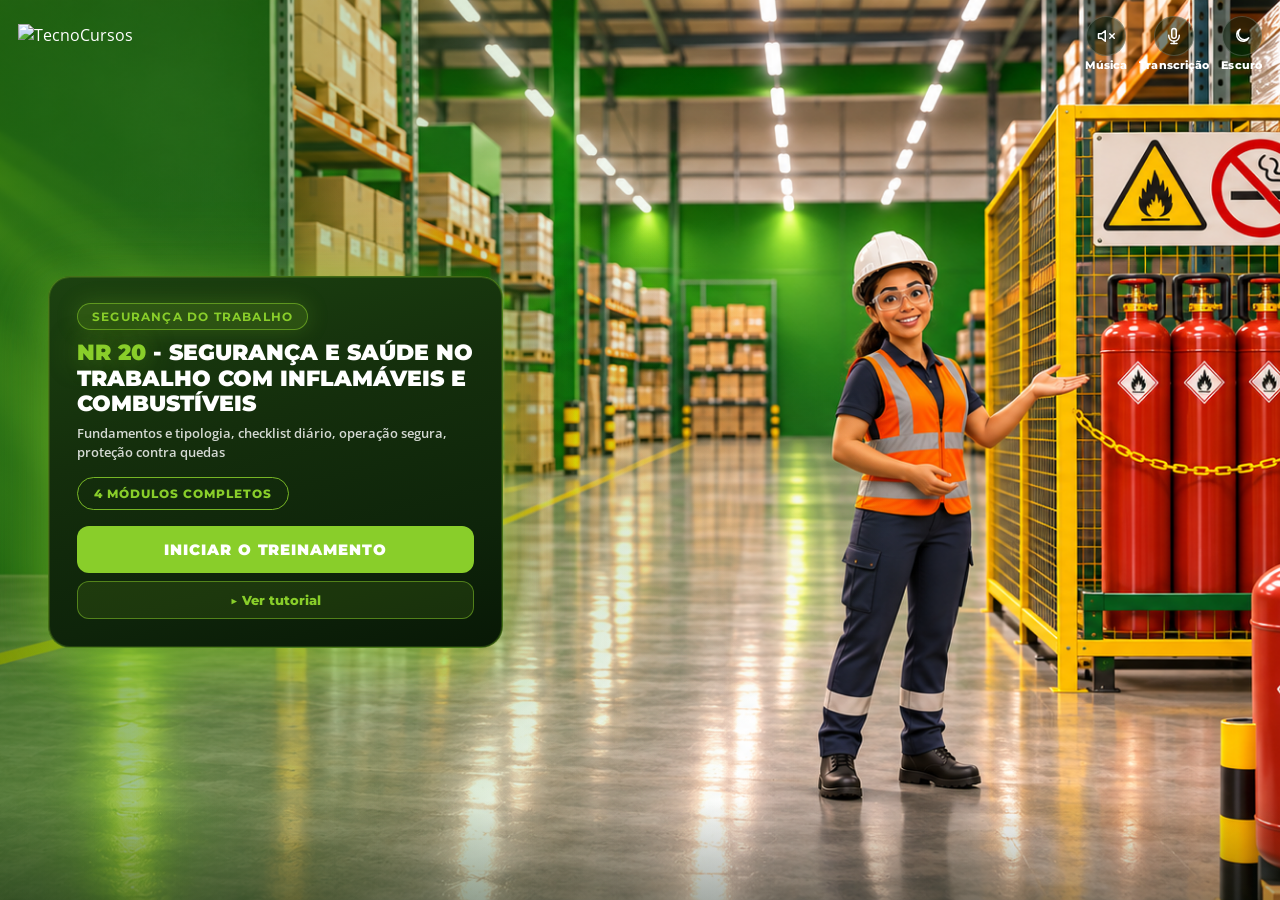
==== sessao-aprender.html @ d40f7aa5 "Adapta o treinamento para a NR 20 intermediária, com a identidade verde, os vídeos do módulo 1 e o j" ====
<!DOCTYPE html>
<html lang="pt-BR">
<head>
  <meta charset="UTF-8">
  <meta name="viewport" content="width=device-width, initial-scale=1, viewport-fit=cover">
  <meta name="referrer" content="no-referrer">
  <title>NR 20 - Segurança e Saúde no Trabalho com Inflamáveis e Combustíveis</title>
  <link href="https://fonts.googleapis.com/css2?family=Montserrat:wght@400;600;700;800;900&family=Open+Sans:wght@400;600;700&display=swap" rel="stylesheet">
  <link rel="stylesheet" href="question-screen.css?v=nr20-progress-branco">
  <style>
    html, body { margin: 0; height: 100%; overflow: hidden; }
  </style>
  <script>
    (function () {
      try { if (localStorage.getItem('nr01-dark') === '1') document.documentElement.classList.add('qs-dark'); }
      catch (e) {}
    })();
  </script>
</head>
<body>
  <div class="qs-app" id="app">
    <!-- Capa (igual à referência) -->
    <section class="qs-home" id="home" aria-label="Abertura do treinamento">
      <div class="qs-home-photo" aria-hidden="true">
        <img class="qs-home-photo-img" id="homePhotoImg" src="assets/fotos/capa.png" alt="">
        <div class="qs-home-veil"></div>
      </div>
      <div class="qs-home-inner">
        <div class="qs-home-card">
          <div class="qs-home-tag">SEGURANÇA DO TRABALHO</div>
          <h1><em>NR 20</em> - SEGURANÇA E SAÚDE NO<br>TRABALHO COM INFLAMÁVEIS E<br>COMBUSTÍVEIS</h1>
          <p>Fundamentos e tipologia, checklist diário, operação segura, proteção contra quedas</p>
          <div class="qs-home-badges">
            <div class="qs-home-badge">4 módulos completos</div>
          </div>
          <div class="qs-home-actions">
            <button type="button" class="qs-home-start" id="btnStartHome">
              <span>INICIAR O TREINAMENTO</span>
            </button>
            <button type="button" class="qs-home-tutorial" id="btnTutorialHome">
              <span>▶ Ver tutorial</span>
            </button>
          </div>
        </div>
      </div>
      <div class="qs-home-logo">
        <img src="assets/fotos/LOGO.png" alt="TecnoCursos">
      </div>
      <div class="qs-wave" aria-hidden="true">
        <svg viewBox="0 0 1440 100" preserveAspectRatio="none">
          <path d="M0,55 C480,10 960,90 1440,40 L1440,100 L0,100 Z" fill="rgba(137, 206, 42, 0.45)" />
        </svg>
      </div>
    </section>

    <header class="qs-top" id="topBar" hidden>
      <div class="qs-brand">
        <img src="assets/fotos/LOGO.png" alt="TecnoCursos">
      </div>
      <div class="qs-progress" id="progress" aria-label="Progresso"></div>
      <div class="qs-top-meta">
        <span class="qs-page-chip" id="pageChip" hidden>0/0</span>
        <button type="button" id="btnMode" class="qs-sim-btn" title="Modo simulação" hidden aria-pressed="false">
          <span class="qs-label" id="simLabel">Simulação: OFF</span>
        </button>
      </div>
      <div class="qs-tools">
        <button type="button" id="btnMusic" class="qs-tool-btn" title="Música" aria-pressed="false">
          <span class="qs-tool-disc">
            <svg class="qs-tool-ico ico-off" viewBox="0 0 24 24" fill="none" stroke="currentColor" stroke-width="2" stroke-linecap="round" stroke-linejoin="round" aria-hidden="true">
              <polygon points="11 5 6 9 2 9 2 15 6 15 11 19 11 5"/><line x1="23" y1="9" x2="17" y2="15"/><line x1="17" y1="9" x2="23" y2="15"/>
            </svg>
            <svg class="qs-tool-ico ico-on" viewBox="0 0 24 24" fill="none" stroke="currentColor" stroke-width="2" stroke-linecap="round" stroke-linejoin="round" aria-hidden="true">
              <polygon points="11 5 6 9 2 9 2 15 6 15 11 19 11 5"/><path d="M15.54 8.46a5 5 0 0 1 0 7.07"/><path d="M19.07 4.93a10 10 0 0 1 0 14.14"/>
            </svg>
          </span>
          <span class="qs-tool-label">Música</span>
        </button>
        <button type="button" id="btnTranscript" class="qs-tool-btn" title="Transcrição">
          <span class="qs-tool-disc">
            <svg class="qs-tool-ico" viewBox="0 0 24 24" fill="none" stroke="currentColor" stroke-width="2" stroke-linecap="round" stroke-linejoin="round" aria-hidden="true">
              <path d="M12 2a3 3 0 0 0-3 3v7a3 3 0 0 0 6 0V5a3 3 0 0 0-3-3z"/><path d="M19 11v1a7 7 0 0 1-14 0v-1"/><line x1="12" y1="19" x2="12" y2="22"/><line x1="8" y1="22" x2="16" y2="22"/>
            </svg>
          </span>
          <span class="qs-tool-label">Transcrição</span>
        </button>
        <button type="button" id="btnDark" class="qs-tool-btn" title="Modo escuro" aria-pressed="false">
          <span class="qs-tool-disc">
            <svg class="qs-tool-ico ico-off" viewBox="0 0 24 24" fill="none" stroke="currentColor" stroke-width="2" stroke-linecap="round" stroke-linejoin="round" aria-hidden="true">
              <path d="M21 14.5A8.5 8.5 0 1 1 9.5 3 7 7 0 0 0 21 14.5z"/>
            </svg>
            <svg class="qs-tool-ico ico-on" viewBox="0 0 24 24" fill="none" stroke="currentColor" stroke-width="2" stroke-linecap="round" stroke-linejoin="round" aria-hidden="true">
              <circle cx="12" cy="12" r="4"/><line x1="12" y1="2" x2="12" y2="5"/><line x1="12" y1="19" x2="12" y2="22"/><line x1="2" y1="12" x2="5" y2="12"/><line x1="19" y1="12" x2="22" y2="12"/>
            </svg>
          </span>
          <span class="qs-tool-label">Escuro</span>
        </button>
      </div>
    </header>

    <main class="qs-stage" id="stage" hidden>
      <button class="qs-nav" id="btnBack" aria-label="Anterior" disabled>
        <svg viewBox="0 0 24 24" fill="none" stroke="currentColor" stroke-width="2.4" stroke-linecap="round" stroke-linejoin="round"><polyline points="15 18 9 12 15 6"/></svg>
      </button>
      <div class="qs-col">
        <div class="qs-pts" id="ptsChip" hidden><span class="qs-pts-val">0 pts</span></div>
        <div class="qs-shell" id="shell"></div>
        <button type="button" class="qs-more" id="btnMore" hidden aria-label="Ver o conteúdo abaixo">
          <svg viewBox="0 0 24 24" fill="none" stroke="currentColor" stroke-width="2.6" stroke-linecap="round" stroke-linejoin="round" aria-hidden="true"><polyline points="6 9 12 15 18 9"/></svg>
        </button>
      </div>
      <button class="qs-nav" id="btnFwd" aria-label="Próximo" disabled>
        <svg viewBox="0 0 24 24" fill="none" stroke="currentColor" stroke-width="2.4" stroke-linecap="round" stroke-linejoin="round"><polyline points="9 18 15 12 9 6"/></svg>
      </button>
    </main>

    <div class="qs-wave qs-wave-session" id="sessionWave" aria-hidden="true" hidden>
      <svg viewBox="0 0 1440 100" preserveAspectRatio="none">
        <path d="M0,55 C480,10 960,90 1440,40 L1440,100 L0,100 Z" fill="rgba(137, 206, 42, 0.45)" />
      </svg>
    </div>
  </div>

  <!-- Modal Tutorial -->
  <div class="qs-tut-overlay" id="tutorialModal" hidden>
    <div class="qs-tut-card" role="dialog" aria-modal="true" aria-labelledby="tutTitle">
      <div class="qs-tut-accent" aria-hidden="true"></div>
      <button type="button" class="qs-tut-x" id="btnTutorialX" aria-label="Fechar tutorial">×</button>
      <div class="qs-tut-badge">▶ TUTORIAL</div>
      <h2 id="tutTitle">Antes de começar — <span>Orientações iniciais</span></h2>
      <p>Assista ao vídeo para entender como navegar pelos módulos, responder às atividades e usar as ferramentas.</p>
      <div class="qs-tut-video">
        <iframe id="tutIframe" src="https://player-vz-d35edf2a-8e7.tv.pandavideo.com.br/embed/?v=58c2b207-5c32-4336-acba-6df97de39825&saveProgress=false" title="Tutorial do treinamento" allow="accelerometer;gyroscope;autoplay;encrypted-media;picture-in-picture" allowfullscreen fetchpriority="high"></iframe>
      </div>
      <div class="qs-tut-foot">
        <button type="button" class="qs-tut-close" id="btnTutorialClose">✓ Entendi, vamos começar</button>
      </div>
    </div>
  </div>

    <div class="qs-toast" id="simToast" hidden role="status"></div>

    <button type="button" class="qs-jump-fab" id="simFab" hidden>Sim · mapa</button>
    <aside class="qs-jump" id="simJump" hidden>
      <header>
        <div>
          <strong>Mapa da simulação</strong>
          <span id="simJumpPos">—</span>
        </div>
        <button type="button" id="btnJumpClose" aria-label="Fechar mapa">×</button>
      </header>
      <div class="qs-jump-list" id="simJumpList"></div>
      <button type="button" class="qs-jump-off" id="btnJumpOff">Desligar simulação</button>
    </aside>

  <audio id="bg-music" loop preload="metadata" aria-hidden="true"></audio>

  <script src="question-screen-data.js?v=nr20-m1-game5"></script>
  <script src="question-screen.js?v=nr20-defs"></script>
  <script src="narration-text.js?v=nr18-m2-console2"></script>
  <script src="narration.js?v=nr18-home-tx"></script>
  <script>
(function () {
  var session = window.QUESTION_SCREEN_SESSION;
  if (!session || !session.modules || !session.modules.length) {
    document.getElementById('shell').innerHTML = '<div class="qs-menu"><p>Conteúdo não encontrado.</p></div>';
    return;
  }

  var modules = session.modules;

  /* A abertura e o menu também são páginas numeradas, então abrem o catálogo.
     mi/si = -1 marca que não são telas de módulo; quem navega olha o "view". */
  var catalog = [
    { n: 1, view: 'home', mi: -1, si: -1, mod: 0, type: 'home', title: 'Abertura', kind: 'Abertura' },
    { n: 2, view: 'menu', mi: -1, si: -1, mod: 0, type: 'menu', title: 'Conteúdo programático', kind: 'Menu' }
  ];
  modules.forEach(function (m, mi) {
    (m.screens || []).forEach(function (s, si) {
      catalog.push({
        n: catalog.length + 1,
        view: 'play',
        mi: mi,
        si: si,
        mod: m.id,
        type: s.type || '',
        title: s.title || s.question || s.kicker || s.type || 'Tela',
        kind: (
          s.type === 'cover' ? 'Capa' :
          s.type === 'video' ? 'Vídeo' :
          s.type === 'image' ? 'Foto' :
          s.type === 'content' ? 'Texto' :
          s.type === 'quiz-intro' ? 'Desafio' :
          s.type === 'question' ? 'Pergunta' :
          s.type === 'reflect' ? 'Reflexão' :
          s.type === 'compare' ? 'Compare' :
          s.type === 'order' ? 'Ordenar' :
          s.type === 'match' ? 'Associação' :
          s.type === 'sort' ? (s.vf ? 'Verdadeiro ou falso' : 'Inspeção') :
          s.type === 'console' ? 'Console' :
          s.type === 'finale' ? 'Conclusão' :
          s.type
        )
      });
    });
  });
  var jumpOpen = false;
  var modIndex = -1;
  var slideIndex = 0;
  var answered = {};
  var qs = null;
  var mode = 'home'; /* home | menu | play */
  var showingResult = false;
  var autoAdvanceTimer = null;
  var quizState = {
    active: false,
    correct: 0,
    answered: 0,
    minCorrect: 0,
    total: 0,
    introIndex: -1,
    passed: false,
    points: 0,
    streak: 0,
    bestStreak: 0
  };
  var sessionAnswers = {};
  var PTS_MAX = 50;
  function isScoreType(type) {
    return type === 'question' || type === 'order' || type === 'match' || type === 'sort' || type === 'console';
  }
  function isGateType(type) {
    return isScoreType(type) || type === 'reflect' || type === 'compare';
  }
  // ficha com sequência de fotos: a seta só libera depois de ver todas.
  // Um array "steps" de conteúdo estático não entra aqui.
  function isStepsGate(s) {
    if (!s || s.type !== 'content' || !Array.isArray(s.items) || !s.items.length) return false;
    return !!(s.steps || s.layout === 'devices');
  }
  // vídeo com player: só libera o avanço faltando ~8s para o fim
  function isVideoGate(s) {
    return !!(s && s.type === 'video' && (s.embed || s.panda || s.video));
  }
  function isQuizStep(s) {
    return !!(s && isScoreType(s.type));
  }
  var questionCount = catalog.filter(function (item) { return isScoreType(item.type); }).length;

  function sessionTotals() {
    var pts = 0;
    var hits = 0;
    Object.keys(sessionAnswers).forEach(function (id) {
      var a = sessionAnswers[id] || {};
      pts += a.pts || 0;
      if (a.correct) hits += 1;
    });
    return {
      points: pts,
      hits: hits,
      answered: Object.keys(sessionAnswers).length,
      questions: questionCount,
      max: questionCount * PTS_MAX
    };
  }

  function sessionMedal(tot) {
    var max = tot.max || 1;
    var pct = tot.points / max;
    if (pct >= 0.8) return { emoji: '🥇', name: 'Medalha de ouro', rank: 'gold' };
    if (pct >= 0.6) return { emoji: '🥈', name: 'Medalha de prata', rank: 'silver' };
    return { emoji: '🥉', name: 'Medalha de bronze', rank: 'bronze' };
  }

  function quizMedal(passed, correct, total) {
    var pct = total ? correct / total : 0;
    if (pct >= 1) return { emoji: '🥇', name: 'Medalha de ouro', rank: 'gold' };
    if (passed && pct >= 0.8) return { emoji: '🥈', name: 'Medalha de prata', rank: 'silver' };
    if (passed) return { emoji: '🥉', name: 'Medalha de bronze', rank: 'bronze' };
    return { emoji: '📚', name: '', rank: 'none' };
  }

  function updatePtsChip() {
    var chip = document.getElementById('ptsChip');
    if (!chip) return;
    var tot = sessionTotals();
    /* O placar só faz sentido na atividade do fim do módulo: fora dela não
       há o que pontuar, e o chip virava enfeite pelo resto do curso. Vale
       da abertura do desafio até o resultado; depois some de novo. */
    var s = mode === 'play' ? current() : null;
    var noDesafio = !!s && (isScoreType(s.type) || s.type === 'quiz-intro');
    chip.hidden = !(noDesafio || (mode === 'play' && showingResult));
    var val = chip.querySelector('.qs-pts-val');
    if (!val) {
      val = document.createElement('span');
      val.className = 'qs-pts-val';
      chip.insertBefore(val, chip.firstChild);
    }
    val.textContent = tot.points + ' pts';
  }

  /* No acerto o placar “pula” e sobe um +N — feedback rápido sem atrapalhar. */
  function celebratePts(gained) {
    var chip = document.getElementById('ptsChip');
    if (!chip || !(gained > 0)) {
      updatePtsChip();
      return;
    }
    updatePtsChip();
    chip.classList.remove('is-gain');
    void chip.offsetWidth;
    chip.classList.add('is-gain');

    var fly = chip.querySelector('.qs-pts-fly');
    if (!fly) {
      fly = document.createElement('span');
      fly.className = 'qs-pts-fly';
      fly.setAttribute('aria-hidden', 'true');
      chip.appendChild(fly);
    }
    fly.textContent = '+' + gained;
    fly.classList.remove('is-on');
    void fly.offsetWidth;
    fly.classList.add('is-on');

    clearTimeout(celebratePts._t);
    celebratePts._t = setTimeout(function () {
      chip.classList.remove('is-gain');
      if (fly) fly.classList.remove('is-on');
    }, 900);
  }

  function clearAutoAdvance() {
    if (autoAdvanceTimer) {
      clearTimeout(autoAdvanceTimer);
      autoAdvanceTimer = null;
    }
  }

  function resetQuizState() {
    quizState = {
      active: false,
      correct: 0,
      answered: 0,
      minCorrect: 0,
      total: 0,
      introIndex: -1,
      passed: false,
      points: 0,
      streak: 0,
      bestStreak: 0
    };
    showingResult = false;
    updatePtsChip();
  }

  function countQuizQuestionsFrom(startIdx) {
    var list = screens();
    var n = 0;
    for (var i = startIdx + 1; i < list.length; i++) {
      if (!isScoreType(list[i].type)) break;
      n++;
    }
    return n || 1;
  }

  function isLastQuizQuestion() {
    var s = current();
    if (!isQuizStep(s)) return false;
    var next = screens()[slideIndex + 1];
    return !isQuizStep(next);
  }

  function clearQuizAnswers() {
    var list = screens();
    if (quizState.introIndex < 0) return;
    for (var i = quizState.introIndex + 1; i < list.length; i++) {
      if (!isScoreType(list[i].type)) break;
      delete answered[list[i].id];
      delete sessionAnswers[list[i].id];
    }
  }

  /* Progresso e página atual ficam no navegador, para o F5 continuar de onde parou. */
  var RESUME_KEY = 'nr11-sessao-aprender-resume';
  var resumeBusy = false;
  var progress = { unlockedUpTo: 0, completed: {} };
  var menuFocus = 0;
  var lastPlayedIndex = -1;
  try { localStorage.removeItem('nr17-sessao-aprender-resume'); } catch (err) {}

  function saveResume() {
    if (resumeBusy) return;
    try {
      localStorage.setItem(RESUME_KEY, JSON.stringify({
        v: 1,
        page: currentGlobalPage(),
        menuFocus: menuFocus,
        lastPlayedIndex: lastPlayedIndex,
        progress: {
          unlockedUpTo: progress.unlockedUpTo,
          completed: progress.completed
        },
        answered: answered,
        sessionAnswers: sessionAnswers,
        quizState: quizState,
        showingResult: showingResult
      }));
    } catch (err) {}
  }

  function loadResume() {
    try {
      var raw = localStorage.getItem(RESUME_KEY);
      if (!raw) return null;
      var data = JSON.parse(raw);
      if (!data || data.v !== 1 || !data.page) return null;
      if (data.page < 1 || data.page > catalog.length) return null;
      return data;
    } catch (err) {
      return null;
    }
  }

  function applyResume(data) {
    resumeBusy = true;
    if (typeof data.menuFocus === 'number') menuFocus = data.menuFocus;
    if (typeof data.lastPlayedIndex === 'number') lastPlayedIndex = data.lastPlayedIndex;
    if (data.progress) {
      progress.unlockedUpTo = Number(data.progress.unlockedUpTo) || 0;
      progress.completed = data.progress.completed || {};
    }
    var savedAnswered = data.answered || {};
    var savedSession = data.sessionAnswers || {};
    var savedQuiz = data.quizState || quizState;
    var savedShowing = !!data.showingResult;

    if (data.page <= 1) {
      showHome();
    } else {
      jumpToPage(data.page);
      answered = savedAnswered;
      sessionAnswers = savedSession;
      quizState = savedQuiz;
      if (savedShowing) showQuizResult();
      else {
        updateNav();
        updatePtsChip();
      }
    }
    resumeBusy = false;
    saveResume();
  }

  var demoMode = false;
  try { demoMode = sessionStorage.getItem('nr17-demoMode') === '1'; } catch (err) {}

  function isUnlocked(i) {
    if (demoMode) return true;
    return i >= 0 && i <= progress.unlockedUpTo;
  }

  function isCompleted(i) {
    return !!progress.completed[String(i)];
  }

  function completeCurrentModule() {
    if (modIndex < 0) return;
    lastPlayedIndex = modIndex;
    progress.completed[String(modIndex)] = true;
    if (modIndex + 1 < modules.length) {
      progress.unlockedUpTo = Math.max(progress.unlockedUpTo, modIndex + 1);
    }
    saveResume();
  }

  function menuNarrationVariant() {
    var i = menuFocus;
    if (i < 0 || !modules[i]) return 'done';
    var allDone = modules.every(function (_, idx) { return isCompleted(idx); });
    if (allDone) return i === 0 ? 'done-first' : 'done';
    if (isCompleted(i)) return 'review';
    return 'start';
  }

  // módulo visível no menu; 0 quando a trilha já acabou
  function nextModuleNumber() {
    var m = modules[menuFocus];
    return m ? m.id : 0;
  }

  function menuCallout() {
    var next = -1;
    for (var i = 0; i < modules.length; i++) {
      if (isUnlocked(i) && !isCompleted(i)) { next = i; break; }
    }
    if (next < 0) {
      var allDone = modules.every(function (_, i) { return isCompleted(i); });
      if (allDone) {
        return {
          title: 'Treinamento concluído!',
          body: 'Você finalizou todos os módulos. Pode revisitar qualquer um quando quiser.'
        };
      }
      next = progress.unlockedUpTo;
    }
    var m = modules[next];
    if (next === 0 && !isCompleted(0)) {
      return {
        title: demoMode ? 'Modo simulação ligado' : 'Vamos começar pelo Módulo 1?',
        body: demoMode
          ? 'Todos os módulos estão liberados. Avance sem travar em quiz ou vídeo.'
          : ((m.title || '') + ' — toque no card liberado para iniciar.')
      };
    }
    return {
      title: demoMode ? 'Modo simulação ligado' : ('Módulo ' + m.id + ' liberado!'),
      body: demoMode
        ? 'Todos os módulos estão liberados. Avance sem travar em quiz ou vídeo.'
        : ((m.title || '') + ' — toque no card para continuar.')
    };
  }

  var app = document.getElementById('app');
  var home = document.getElementById('home');
  var topBar = document.getElementById('topBar');
  var stage = document.getElementById('stage');
  var progressEl = document.getElementById('progress');
  var shell = document.getElementById('shell');
  var btnBack = document.getElementById('btnBack');
  var btnFwd = document.getElementById('btnFwd');
  var brandTxt = null;
  var bgMusic = document.getElementById('bg-music');

  if (brandTxt) brandTxt.textContent = (session.meta && session.meta.title) || 'NR 20 - Segurança e Saúde no Trabalho com Inflamáveis e Combustíveis';
  if (bgMusic) {
    bgMusic.src = (session.meta && session.meta.musicSrc) || 'musica/musica_foco.mp3';
    bgMusic.volume = 0.35;
  }

  var sessionWave = document.getElementById('sessionWave');

  function setChrome(visible) {
    // a barra fica sempre no DOM: na abertura o CSS deixa só as ferramentas
    if (topBar) topBar.hidden = false;
    if (stage) stage.hidden = !visible;
    if (home) home.hidden = visible;
    if (sessionWave) sessionWave.hidden = !visible;
    app.classList.toggle('is-home', !visible);
  }

  function showHome() {
    mode = 'home';
    modIndex = -1;
    clearAutoAdvance();
    resetQuizState();
    if (qs) { qs.destroy(); qs = null; }
    setChrome(false);
    renderProgress();
    syncJumpUI();
    if (window.Narration) Narration.pageChanged();
    saveResume();
  }

  function currentMod() { return modules[modIndex]; }
  function screens() { return currentMod() ? currentMod().screens : []; }
  function current() { return screens()[slideIndex]; }

  function isFinale() {
    var s = current();
    return !!(s && s.type === 'finale');
  }

  function exitPlay() {
    if (isFinale()) showHome();
    else showMenu(Math.max(0, modIndex));
  }

  function renderProgress() {
    if (mode !== 'play') {
      progressEl.innerHTML = '';
      return;
    }
    var list = screens();
    progressEl.innerHTML = list.map(function (_, i) {
      var cls = i < slideIndex ? 'done' : (i === slideIndex ? 'cur' : '');
      return '<i class="' + cls + '"></i>';
    }).join('');
  }

  function canForward() {
    if (isFinale()) return false;
    if (showingResult) return !!(quizState.passed || demoMode);
    var s = current();
    if (!s) return false;
    /* A ficha de alongamento trava a seta mesmo em simulação: o bloqueio
       faz parte do teste da página. O atalho go continua pulando. */
    if (isStepsGate(s)) return !!answered[s.id];
    if (demoMode) return true;
    if (s.type === 'question') return !!answered[s.id];
    if (isGateType(s.type)) return !!answered[s.id];
    if (isVideoGate(s)) return !!answered[s.id];
    return true;
  }

  function updateNav() {
    if (mode === 'home') {
      btnBack.disabled = true;
      btnFwd.disabled = true;
      return;
    }
    if (mode === 'menu') {
      btnBack.disabled = false;
      btnFwd.disabled = menuFocus >= lastMenuIndex();
      return;
    }
    if (mode !== 'play') {
      btnBack.disabled = true;
      btnFwd.disabled = true;
      return;
    }
    btnBack.disabled = showingResult && !!quizState.passed && !demoMode;
    btnFwd.disabled = showingResult ? !(quizState.passed || demoMode) : !canForward();
  }

  // temas das questões erradas, para orientar o que estudar antes de tentar de novo
  function buildReviewList() {
    var list = screens();
    var out = [];
    var seen = {};
    if (quizState.introIndex < 0) return out;
    for (var i = quizState.introIndex + 1; i < list.length; i++) {
      var s = list[i];
      if (!isScoreType(s.type)) break;
      if (s.opinion) continue;
      var ans = sessionAnswers[s.id];
      if (ans && ans.correct) continue;
      var topic = s.review || s.question || s.title || '';
      if (!topic || seen[topic]) continue;
      seen[topic] = true;
      out.push(topic);
    }
    return out;
  }

  function showQuizResult() {
    clearAutoAdvance();
    showingResult = true;
    var total = Math.max(Number(quizState.total) || 0, Number(quizState.answered) || 0, 1);
    var hits = quizState.correct;
    var min = quizState.minCorrect || Math.ceil(total * 0.75);
    quizState.passed = hits >= min;
    var medal = quizMedal(quizState.passed, hits, total);
    var m = currentMod() || {};
    var unlock = m.titleUnlock || null;
    var titleUnlock = (quizState.passed && unlock)
      ? {
          moduleLabel: 'Módulo ' + m.id + ' concluído',
          title: unlock.title,
          body: unlock.body,
          icon: unlock.icon
        }
      : null;
    var faceIcon = titleUnlock ? (titleUnlock.icon || '🏅') : medal.emoji;
    var faceRank = titleUnlock ? 'title' : medal.rank;

    if (qs) qs.destroy();
    qs = QuestionScreen.mount(shell, {
      type: 'quiz-result',
      passed: quizState.passed,
      score: hits,
      total: total,
      minCorrect: min,
      points: quizState.points,
      streak: quizState.bestStreak,
      medal: faceIcon,
      medalName: '',
      medalRank: faceRank,
      icon: faceIcon,
      title: quizState.passed ? 'Desafio concluído!' : 'Desafio não concluído',
      titleUnlock: titleUnlock,
      mode: quizState.mode || '',
      review: quizState.passed ? [] : buildReviewList()
    }, {
      onContinue: handleContinue
    });

    renderProgress();
    updateNav();
    updatePtsChip();
    if (quizState.passed) {
      try { if (typeof playBeep === 'function') playBeep('end'); } catch (e) {}
    }
  }

  function restartQuiz() {
    clearAutoAdvance();
    showingResult = false;
    clearQuizAnswers();
    quizState.correct = 0;
    quizState.answered = 0;
    quizState.passed = false;
    quizState.points = 0;
    quizState.streak = 0;
    quizState.bestStreak = 0;
    quizState.active = true;
    if (quizState.introIndex >= 0) {
      slideIndex = quizState.introIndex;
      mountSlide();
    }
  }

  function finishAfterQuiz() {
    clearAutoAdvance();
    showingResult = false;
    quizState.active = false;
    var list = screens();
    var next = slideIndex + 1;
    while (next < list.length && isScoreType(list[next].type)) next++;
    if (next >= list.length) {
      var fechado = (modIndex >= 0 ? modIndex : lastPlayedIndex);
      completeCurrentModule();
      showMenuAfterModule(fechado);
      return;
    }
    slideIndex = next;
    mountSlide();
    if (isFinale()) completeCurrentModule();
  }

  function handleContinue(info) {
    var action = info && info.action;
    if (action === 'retry') {
      restartQuiz();
      return;
    }
    if (action === 'back') {
      showingResult = false;
      mountSlide();
      return;
    }
    if (action === 'finish') {
      finishAfterQuiz();
      return;
    }
    advance();
  }

  function advance() {
    clearAutoAdvance();
    if (mode === 'menu') {
      menuStep(1);
      return;
    }
    if (showingResult) {
      if (quizState.passed || demoMode) finishAfterQuiz();
      return;
    }
    var s = current();
    if (s && isQuizStep(s) && answered[s.id] && isLastQuizQuestion()) {
      showQuizResult();
      return;
    }
    if (slideIndex >= screens().length - 1) {
      var fechado = (modIndex >= 0 ? modIndex : lastPlayedIndex);
      completeCurrentModule();
      if (isFinale()) {
        updateNav();
        return;
      }
      showMenuAfterModule(fechado);
      return;
    }
    go(1);
  }

  function lastMenuIndex() {
    if (demoMode) return modules.length - 1;
    return Math.min(progress.unlockedUpTo, modules.length - 1);
  }

  function clampMenuIndex(i) {
    if (i == null || i < 0) return 0;
    var cap = lastMenuIndex();
    if (i > cap) return cap;
    return i;
  }

  /* A trilha é sequencial. Não procura o primeiro módulo incompleto — isso
     pulava o 3 e o 4 já feitos e jogava a pessoa no 5. */
  function activeMenuIndex() {
    if (menuFocus >= 0 && menuFocus < modules.length) return clampMenuIndex(menuFocus);
    if (lastPlayedIndex >= 0) return clampMenuIndex(lastPlayedIndex);
    return 0;
  }

  /* Ao terminar o módulo N o menu para em N+1, mesmo que N+1 já tenha sido feito. */
  function nextMenuIndex(fromIndex) {
    var from = fromIndex;
    if (from == null || from < 0) from = lastPlayedIndex;
    if (from >= 0 && from + 1 < modules.length) return clampMenuIndex(from + 1);
    if (from >= 0) return clampMenuIndex(from);
    return activeMenuIndex();
  }

  function showMenuAfterModule(fromIndex) {
    showMenu(nextMenuIndex(fromIndex));
  }

  // no menu as setas andam um módulo por vez, para a trilha seguir em ordem
  function menuStep(delta) {
    var alvo = menuFocus + delta;
    if (alvo < 0) { showHome(); return; }
    if (alvo > lastMenuIndex()) return;
    showMenu(alvo);
  }

  function showMenu(focusIndex) {
    mode = 'menu';
    modIndex = -1;
    clearAutoAdvance();
    resetQuizState();
    if (qs) { qs.destroy(); qs = null; }
    if (brandTxt) brandTxt.textContent = (session.meta && session.meta.title) || 'NR 20 - Segurança e Saúde no Trabalho com Inflamáveis e Combustíveis';
    setChrome(true);
    var i = (focusIndex != null && focusIndex >= 0 && focusIndex < modules.length)
      ? focusIndex
      : activeMenuIndex();
    i = clampMenuIndex(i);
    menuFocus = i;
    var m = modules[i] || modules[0];
    var allDone = modules.every(function (_, idx) { return isCompleted(idx); });
    var reviewing = allDone || isCompleted(i);
    var cta = reviewing ? 'Revisar módulo' : 'Iniciar módulo';
    var kicker = (allDone && i === 0)
      ? 'Treinamento concluído'
      : 'Você está aqui';
    var lead = allDone
      ? ('Você finalizou os módulos. Toque para revisar o Módulo ' + m.id + '.')
      : 'Um módulo por vez. Ao concluir, o próximo é liberado.';
    var dots = modules.map(function (_, idx) {
      var cls = 'qs-mod-dot';
      if (idx === i && !allDone) cls += ' is-on';
      else if (isCompleted(idx)) cls += ' is-done';
      return '<span class="' + cls + '" aria-hidden="true"></span>';
    }).join('');
    shell.innerHTML =
      '<div class="qs-menu is-single">' +
        '<p class="qs-menu-brand">' + ((session.meta && session.meta.title) || 'NR 20 - Segurança e Saúde no Trabalho com Inflamáveis e Combustíveis') + '</p>' +
        '<p class="qs-menu-lead">' + lead + '</p>' +
        '<article class="qs-mod-focus">' +
          '<div class="qs-mod-kicker">' + kicker + '</div>' +
          '<div class="qs-mod-hero">' +
            '<span class="qs-mod-big">' + String(m.id).padStart(2, '0') + '</span>' +
            '<span class="qs-mod-now">Módulo ' + m.id + '<small>de ' + modules.length + '</small></span>' +
          '</div>' +
          '<h2 class="qs-mod-title">' + m.title + '</h2>' +
          (m.objective ? '<p class="qs-mod-goal">' + m.objective + '</p>' : '') +
          '<button type="button" class="qs-mod-start" data-mod="' + i + '">' + cta + '</button>' +
        '</article>' +
        '<div class="qs-mod-dots" aria-hidden="true">' + dots + '</div>' +
      '</div>';
    renderProgress();
    updateNav();
    syncJumpUI();
    if (window.Narration) Narration.pageChanged();
    saveResume();
  }

  /* No celular a trilha não cabe inteira: a lista começa no Módulo 1 e o
     módulo da vez pode ficar abaixo da dobra, passando a impressão de que o
     curso termina no 2. Aqui a rolagem já vai até ele. O movimento é suave de
     propósito: além de levar ao card certo, mostra que a lista corre.

     O alvo é o índice liberado, e não o primeiro card marcado como aberto:
     quem pula páginas pelo atalho destrava todos os módulos anteriores de
     uma vez, e aí o primeiro aberto seria sempre o Módulo 1. */
  function revelarModuloLiberado() {
    var caixa = shell.querySelector('.qs-menu');
    if (!caixa) return;
    var alvo = Math.min(progress.unlockedUpTo, modules.length - 1);
    var card = caixa.querySelector('.qs-mod-card[data-mod="' + alvo + '"]');
    if (!card) return;

    requestAnimationFrame(function () {
      var sobra = caixa.scrollHeight - caixa.clientHeight;
      if (sobra <= 0) return;                       // cabe tudo: nada a fazer

      /* offsetTop, e não getBoundingClientRect: o menu entra com uma animação
         que o encolhe um pouco, e medida de tela sai torta enquanto ela roda. */
      var topo = card.offsetTop;
      var fim = topo + card.offsetHeight;
      var vista = caixa.scrollTop;

      // não basta caber na borda: sem respiro embaixo o card passa despercebido
      var RESPIRO = 40;
      if (topo >= vista && fim + RESPIRO <= vista + caixa.clientHeight) return;

      caixa.scrollTo({
        top: Math.max(0, Math.min(sobra, topo - 12)),
        behavior: 'smooth'
      });
    });
  }

  function openModule(i) {
    if (!isUnlocked(i)) return;
    clearAutoAdvance();
    resetQuizState();
    setChrome(true);
    modIndex = i;
    lastPlayedIndex = i;
    menuFocus = i;
    slideIndex = 0;
    answered = {};
    mode = 'play';
    if (brandTxt) brandTxt.textContent = 'Módulo ' + currentMod().id;
    prefetchNearbyImages(0);
    var list = screens();
    for (var j = 0; j < list.length; j++) {
      if (list[j] && list[j].image) prefetchImage(list[j].image);
    }
    mountSlide();
  }

  function currentGlobalPage() {
    if (mode === 'home') return 1;
    if (mode === 'menu') return 2;
    if (mode !== 'play' || modIndex < 0) return 0;
    for (var i = 0; i < catalog.length; i++) {
      if (catalog[i].mi === modIndex && catalog[i].si === slideIndex) return catalog[i].n;
    }
    return 0;
  }

  function typeLabel(type) {
    return (
      type === 'home' ? 'Abertura' :
      type === 'menu' ? 'Menu' :
      type === 'cover' ? 'Capa' :
      type === 'video' ? 'Vídeo' :
      type === 'image' ? 'Foto' :
      type === 'content' ? 'Texto' :
      type === 'quiz-intro' ? 'Desafio' :
      type === 'question' ? 'Pergunta' :
      type === 'reflect' ? 'Reflexão' :
      type === 'compare' ? 'Compare' :
      type === 'order' ? 'Ordenar' :
      type === 'match' ? 'Associação' :
      type === 'sort' ? 'Inspeção' :
      type === 'finale' ? 'Conclusão' :
      type || 'Tela'
    );
  }

  function prepareQuizForJump(targetSi) {
    var list = screens();
    var intro = -1;
    var i;
    for (i = 0; i < list.length; i++) {
      if (list[i].type === 'quiz-intro') intro = i;
    }
    if (intro < 0) return;
    var total = 0;
    var min = 0;
    for (i = intro + 1; i < list.length; i++) {
      if (isScoreType(list[i].type)) total++;
    }
    min = list[intro].minCorrect != null ? Number(list[intro].minCorrect) : Math.ceil(total * 0.75);
    quizState = {
      active: true,
      correct: total,
      answered: total,
      minCorrect: min,
      total: total,
      introIndex: intro,
      passed: true,
      points: 0,
      streak: 0,
      bestStreak: 0
    };
    for (i = 0; i < list.length; i++) {
      if ((isGateType(list[i].type) || isStepsGate(list[i]) || isVideoGate(list[i])) && list[i].id) {
        answered[list[i].id] = true;
      }
    }
    if (targetSi > intro) showingResult = false;
  }

  function jumpToPage(n) {
    var item = catalog[n - 1];
    if (!item) return false;
    if (item.view === 'home') { showHome(); return true; }
    if (item.view === 'menu') { showMenu(menuFocus); return true; }
    /* O pulo atravessa o bloqueio dos módulos, então libera o caminho até ali:
       sem isso o menu mostraria como trancado o módulo em que a pessoa está. */
    progress.unlockedUpTo = Math.max(progress.unlockedUpTo, item.mi);
    jumpToScreen(item.mi, item.si);
    return true;
  }

  /* Última tela de conteúdo de um módulo: quem volta para o módulo anterior
     para aqui, e não na última pergunta do desafio. */
  function lastContentIndex(mi) {
    var list = (modules[mi] && modules[mi].screens) || [];
    for (var i = list.length - 1; i >= 0; i--) {
      if (!isScoreType(list[i].type) && list[i].type !== 'quiz-intro') return i;
    }
    return Math.max(0, list.length - 1);
  }

  function jumpToScreen(mi, si) {
    if (!modules[mi] || !modules[mi].screens[si]) return;
    clearAutoAdvance();
    resetQuizState();
    answered = {};
    setChrome(true);
    modIndex = mi;
    lastPlayedIndex = mi;
    menuFocus = mi;
    slideIndex = si;
    mode = 'play';
    if (brandTxt) brandTxt.textContent = 'Módulo ' + currentMod().id;
    var s = current();
    if (s && (isQuizStep(s) || s.type === 'quiz-intro' || s.type === 'finale')) {
      prepareQuizForJump(si);
    }
    mountSlide();
    syncJumpUI();
    var listEl = document.getElementById('simJumpList');
    var cur = listEl && listEl.querySelector('.qs-jump-item.is-cur');
    if (cur && cur.scrollIntoView) cur.scrollIntoView({ block: 'nearest' });
  }

  function renderJumpList() {
    var box = document.getElementById('simJumpList');
    if (!box) return;
    var html = '';
    var lastMod = null;
    var curN = currentGlobalPage();
    catalog.forEach(function (item) {
      if (item.mod !== lastMod) {
        lastMod = item.mod;
        html += '<div class="qs-jump-mod">' +
          (item.view === 'play' ? ('Módulo ' + item.mod) : 'Início') + '</div>';
      }
      html += '<button type="button" class="qs-jump-item' + (item.n === curN ? ' is-cur' : '') + '" data-jump="' + item.n + '">' +
        '<span class="qs-jump-n">' + item.n + '</span>' +
        '<span><small>' + typeLabel(item.type) + '</small><b>' + item.title + '</b></span>' +
      '</button>';
    });
    box.innerHTML = html;
    box.querySelectorAll('[data-jump]').forEach(function (btn) {
      btn.addEventListener('click', function () {
        sfx('click');
        jumpToPage(+btn.getAttribute('data-jump'));
      });
    });
  }

  function setJumpOpen(on) {
    jumpOpen = !!on && !!demoMode;
    var panel = document.getElementById('simJump');
    if (panel) panel.hidden = !jumpOpen;
    if (jumpOpen) renderJumpList();
  }

  function syncJumpUI() {
    var globalTotal = catalog.length;
    var globalN = currentGlobalPage();
    var globalPos = globalN ? (globalN + ' / ' + globalTotal) : ('— / ' + globalTotal);
    var chip = document.getElementById('pageChip');
    if (chip) {
      if (mode !== 'play' || modIndex < 0) {
        chip.hidden = true;
      } else {
        var before = 0;
        var all = 0;
        for (var mi = 0; mi < modules.length; mi++) {
          var len = (modules[mi].screens || []).length;
          if (mi < modIndex) before += len;
          all += len;
        }
        var modLen = (modules[modIndex].screens || []).length || 1;
        var n = before + Math.min(modLen, (slideIndex | 0) + 1);
        if (showingResult) n = before + modLen;
        chip.hidden = false;
        chip.textContent = n + ' / ' + all;
        chip.title = 'Página do treinamento';
      }
    }
    var posEl = document.getElementById('simJumpPos');
    if (posEl) posEl.textContent = globalPos;
    var fab = document.getElementById('simFab');
    if (fab) fab.hidden = !demoMode;
    if (jumpOpen && demoMode) renderJumpList();
    else if (!demoMode) setJumpOpen(false);
  }

  var imagePrefetchCache = {};
  function prefetchImage(src) {
    if (!src || imagePrefetchCache[src]) return;
    imagePrefetchCache[src] = true;
    var img = new Image();
    img.decoding = 'async';
    img.src = src;
  }
  function prefetchNearbyImages(fromIndex) {
    var list = screens();
    var start = Math.max(0, fromIndex | 0);
    var end = Math.min(list.length, start + 3);
    for (var i = start; i < end; i++) {
      if (list[i] && list[i].image) prefetchImage(list[i].image);
    }
  }

  function mountSlide() {
    var s = current();
    if (!s) return;
    clearAutoAdvance();
    showingResult = false;
    prefetchNearbyImages(slideIndex);
    var payload = Object.assign({}, s);

    if (s.type === 'finale') {
      var tot = sessionTotals();
      var medal = sessionMedal(tot);
      payload.points = tot.points;
      payload.maxPoints = tot.max;
      payload.hits = tot.hits;
      payload.questions = tot.questions;
      payload.medal = medal.emoji;
      payload.medalName = medal.name;
      payload.medalRank = medal.rank;
      try { if (typeof playBeep === 'function') playBeep('end'); } catch (e) {}
    }

    if (s.type === 'quiz-intro') {
      var total = s.count != null ? Number(s.count) : countQuizQuestionsFrom(slideIndex);
      quizState = {
        active: true,
        correct: 0,
        answered: 0,
        minCorrect: s.minCorrect != null ? Number(s.minCorrect) : Math.ceil(total * 0.75),
        total: total,
        introIndex: slideIndex,
        passed: false,
        points: 0,
        streak: 0,
        bestStreak: 0,
        mode: ''
      };
    }

    if (s.type === 'sort' && Array.isArray(s.items) && s.items.length) {
      quizState.total = s.items.length;
      if (s.minCorrect != null) quizState.minCorrect = Number(s.minCorrect);
      quizState.mode = s.vf ? 'vf' : 'sort';
      quizState.active = true;
    }
    if (s.type === 'match' && Array.isArray(s.pairs) && s.pairs.length) {
      quizState.total = s.pairs.length;
      if (s.minCorrect != null) quizState.minCorrect = Number(s.minCorrect);
      quizState.mode = 'match';
      quizState.active = true;
    }
    if (s.type === 'order') {
      quizState.total = 1;
      quizState.minCorrect = 1;
      quizState.mode = 'order';
      quizState.active = true;
    }
    if (s.type === 'console') {
      quizState.total = (s.items || []).length || 1;
      quizState.minCorrect = quizState.total;
      quizState.mode = 'console';
      quizState.active = true;
    }

    if (qs) qs.destroy();
    qs = QuestionScreen.mount(shell, payload, {
      quizScoring: quizState.active && isQuizStep(s) && !s.opinion,
      maxPoints: PTS_MAX,
      /* 40s: tempo padrao das atividades pontuadas (pergunta, ordenar, etc.). */
      time: s.time || 40,
      onSelect: function (result) {
        answered[s.id] = true;
        saveResume();
        if (quizState.active && isQuizStep(s) && !s.opinion) {
          var pts = (result && result.points) || 0;
          sessionAnswers[s.id] = { pts: pts, correct: !!(result && result.correct) };
          if (result && (result.kind === 'sort' || result.kind === 'match' || result.kind === 'order' || result.kind === 'console') && result.total != null) {
            quizState.answered = result.total;
            quizState.total = result.total;
            quizState.correct = result.hits || 0;
            quizState.minCorrect = s.minCorrect != null ? Number(s.minCorrect) : Math.ceil(result.total * 0.75);
            quizState.points = pts;
            quizState.streak = result.correct ? 1 : 0;
            quizState.bestStreak = quizState.streak;
            updateNav();
            if (pts) celebratePts(pts);
          } else {
            quizState.answered += 1;
            if (result && result.correct) {
              quizState.correct += 1;
              quizState.streak += 1;
              quizState.bestStreak = Math.max(quizState.bestStreak, quizState.streak);
              quizState.points += pts;
              updateNav();
              celebratePts(pts);
            } else {
              quizState.streak = 0;
              updateNav();
              updatePtsChip();
            }
          }
        } else {
          updateNav();
          updatePtsChip();
        }
        if (!isQuizStep(s)) return;
        clearAutoAdvance();
        autoAdvanceTimer = setTimeout(function () {
          if (isLastQuizQuestion()) showQuizResult();
          else go(1);
        }, s.type === 'order' || s.type === 'match' || s.type === 'sort' || s.type === 'console' ? 1600 : 3000);
      },
      onContinue: handleContinue
    });

    if (!isGateType(s.type) && !isVideoGate(s) && !isStepsGate(s)) answered[s.id] = true;
    if (s.type === 'finale') completeCurrentModule();
    renderProgress();
    updateNav();
    updatePtsChip();
    syncJumpUI();
    if (window.Narration) Narration.pageChanged();
    saveResume();
  }

  function go(delta) {
    if (mode === 'menu') {
      menuStep(delta < 0 ? -1 : 1);
      return;
    }
    if (mode !== 'play') return;
    clearAutoAdvance();
    if (showingResult) {
      if (delta < 0) {
        showingResult = false;
        mountSlide();
        return;
      }
      if (delta > 0 && (quizState.passed || demoMode)) finishAfterQuiz();
      return;
    }
    if (delta < 0 && slideIndex <= 0) {
      showMenu(Math.max(0, modIndex));
      return;
    }
    if (delta > 0) {
      var s = current();
      if (s && isQuizStep(s) && answered[s.id] && isLastQuizQuestion()) {
        showQuizResult();
        return;
      }
    }
    var next = slideIndex + delta;
    if (next < 0 || next >= screens().length) return;
    if (delta > 0 && !canForward()) return;
    slideIndex = next;
    mountSlide();
  }

  function openTutorial() {
    var modal = document.getElementById('tutorialModal');
    var iframe = document.getElementById('tutIframe');
    if (!modal) return;
    modal.hidden = false;
    if (iframe && !iframe.getAttribute('data-src')) {
      iframe.setAttribute('data-src', iframe.src);
    }
  }

  function closeTutorial() {
    var modal = document.getElementById('tutorialModal');
    var iframe = document.getElementById('tutIframe');
    if (modal) modal.hidden = true;
    if (iframe) {
      var src = iframe.getAttribute('data-src') || iframe.getAttribute('src') || iframe.src;
      iframe.src = src;
    }
  }

  function sfx(type) {
    try { if (typeof playBeep === 'function') playBeep(type); } catch (e) {}
  }

  shell.addEventListener('click', function (e) {
    var start = e.target.closest('.qs-mod-start, .qs-mod-card');
    if (start) {
      sfx('click');
      openModule(+start.dataset.mod);
    }
  });

  btnBack.addEventListener('click', function () { sfx('click'); go(-1); });
  btnFwd.addEventListener('click', function () { sfx('click'); advance(); });
  document.getElementById('btnStartHome').addEventListener('click', function () { sfx('click'); showMenu(0); });
  document.getElementById('btnTutorialHome').addEventListener('click', openTutorial);
  document.getElementById('btnTutorialClose').addEventListener('click', closeTutorial);
  document.getElementById('btnTutorialX').addEventListener('click', closeTutorial);
  document.getElementById('tutorialModal').addEventListener('click', function (e) {
    if (e.target === this) closeTutorial();
  });

  /* Narração: o botão liga e desliga. Ligado, ele acompanha a navegação e
     narra cada tela nova sozinho. */
  var btnTranscript = document.getElementById('btnTranscript');
  if (window.Narration) {
    Narration.bindNarrationEvents({
      button: btnTranscript,
      getState: function () {
        return {
          mode: mode,
          screen: mode === 'play' ? current() : null,
          nextModule: mode === 'menu' ? nextModuleNumber() : 0,
          menuVariant: mode === 'menu' ? menuNarrationVariant() : ''
        };
      }
    });
  }

  btnTranscript.addEventListener('click', function () {
    if (window.Narration) Narration.toggleNarration();
  });

  /* O vídeo tem narração própria: quando ele começa, a nossa cala para não
     falarem por cima. O botão continua ligado e volta a narrar na tela seguinte. */
  function hushNarration() {
    if (window.Narration) Narration.stopSpeech();
  }
  window.addEventListener('message', function (ev) {
    var data = ev && ev.data;
    if (data == null) return;
    var msg = typeof data === 'object' ? (data.message || data.event || data.type || '') : data;
    if (String(msg).toLowerCase().indexOf('panda_play') !== -1) hushNarration();
  });
  // 'play' não sobe na árvore, por isso a escuta na fase de captura
  shell.addEventListener('play', hushNarration, true);

  var musicOn = false;
  var btnMusic = document.getElementById('btnMusic');
  btnMusic.addEventListener('click', function () {
    musicOn = !musicOn;
    btnMusic.classList.toggle('is-on', musicOn);
    btnMusic.setAttribute('aria-pressed', musicOn ? 'true' : 'false');
    if (musicOn && bgMusic) bgMusic.play().catch(function () {});
    else if (bgMusic) bgMusic.pause();
  });

  var DARK_KEY = 'nr01-dark';
  var btnDark = document.getElementById('btnDark');
  var darkLabel = btnDark && btnDark.querySelector('.qs-tool-label');
  function applyDark(on) {
    document.documentElement.classList.toggle('qs-dark', on);
    if (app) app.classList.toggle('is-dark', on);
    if (btnDark) {
      btnDark.classList.toggle('is-on', on);
      btnDark.setAttribute('aria-pressed', on ? 'true' : 'false');
      btnDark.title = on ? 'Modo claro' : 'Modo escuro';
    }
    if (darkLabel) darkLabel.textContent = on ? 'Claro' : 'Escuro';
    try { localStorage.setItem(DARK_KEY, on ? '1' : '0'); } catch (e) {}
  }
  var darkOn = false;
  try { darkOn = localStorage.getItem(DARK_KEY) === '1'; } catch (e) {}
  applyDark(darkOn);
  if (btnDark) {
    btnDark.addEventListener('click', function () {
      applyDark(!document.documentElement.classList.contains('qs-dark'));
    });
  }

  document.getElementById('btnMode').addEventListener('click', function () {
    toggleDemoMode();
  });
  document.getElementById('simFab').addEventListener('click', function () {
    setJumpOpen(!jumpOpen);
  });
  document.getElementById('btnJumpClose').addEventListener('click', function () {
    setJumpOpen(false);
  });
  document.getElementById('btnJumpOff').addEventListener('click', function () {
    if (demoMode) toggleDemoMode();
  });
  document.getElementById('pageChip').addEventListener('click', function () {
    if (demoMode) setJumpOpen(true);
  });

  function applyDemoUI() {
    var btn = document.getElementById('btnMode');
    var label = document.getElementById('simLabel');
    if (btn) {
      // só aparece com o modo simulação ligado (pelo atalho); desligar esconde de novo
      btn.hidden = !demoMode;
      btn.classList.toggle('is-on', !!demoMode);
      btn.setAttribute('aria-pressed', demoMode ? 'true' : 'false');
    }
    if (label) label.textContent = demoMode ? 'Simulação: ON' : 'Simulação: OFF';
    syncJumpUI();
    updateNav();
  }

  function showSimToast(msg) {
    var el = document.getElementById('simToast');
    if (!el) return;
    el.hidden = false;
    el.textContent = msg;
    el.classList.add('is-on');
    clearTimeout(el._t);
    el._t = setTimeout(function () {
      el.classList.remove('is-on');
      el.hidden = true;
    }, 2500);
  }

  function toggleDemoMode() {
    demoMode = !demoMode;
    try {
      sessionStorage.setItem('nr17-demoMode', demoMode ? '1' : '0');
      sessionStorage.removeItem('nr17-demoBtnVisible');
    } catch (err) {}
    applyDemoUI();
    showSimToast(demoMode ? '🔓 Modo Simulação ATIVADO' : '🔒 Modo Simulação DESATIVADO');
    setJumpOpen(demoMode);
    if (mode === 'menu') showMenu(menuFocus);
  }

  (function initDemoShortcut() {
    var seq = '';
    var target = 'qa1010';
    var goBuf = '';
    var goTimer = null;
    var GO_RE = /^go\d{1,3}$/;

    /* "go12" leva à página 12, com Enter ou depois de uma pausa. Funciona
       sozinho, sem depender do modo simulação. */
    function runGo() {
      if (goTimer) { clearTimeout(goTimer); goTimer = null; }
      var alvo = GO_RE.test(goBuf) ? parseInt(goBuf.slice(2), 10) : 0;
      goBuf = '';
      if (!alvo) return;
      if (!jumpToPage(alvo)) showSimToast('Não existe página ' + alvo);
    }

    window.addEventListener('keydown', function (e) {
      if (e.ctrlKey || e.altKey || e.metaKey) return;
      var tag = (e.target && e.target.tagName) ? e.target.tagName.toLowerCase() : '';
      if (tag === 'input' || tag === 'textarea' || (e.target && e.target.isContentEditable)) return;
      if (e.key === 'Enter' && GO_RE.test(goBuf)) {
        e.preventDefault();
        runGo();
        return;
      }
      if (!e.key || e.key.length !== 1) {
        if (e.key === 'Escape') goBuf = '';
        return;
      }
      var ch = e.key.toLowerCase();

      if (ch === 'g') { goBuf = 'g'; return; }
      if (goBuf === 'g' && ch === 'o') { goBuf = 'go'; return; }
      if (goBuf.indexOf('go') === 0 && /^\d$/.test(ch) && goBuf.length < 5) {
        goBuf += ch;
        if (goTimer) clearTimeout(goTimer);
        goTimer = setTimeout(runGo, 700);
        return;
      }
      goBuf = '';

      seq = (seq + ch).slice(-target.length);
      if (seq !== target) return;
      seq = '';
      toggleDemoMode();
    });
  })();

  /* Setinha de "tem mais abaixo". O que rola muda conforme a tela — ora o
     cartão inteiro, ora só o painel de texto, ora o menu — então ela procura
     quem de fato tem conteúdo escondido em vez de apostar num deles. Some
     sozinha ao chegar no fim e nas telas que já cabem inteiras. */
  (function initMoreHint() {
    var btn = document.getElementById('btnMore');
    if (!btn) return;
    var FOLGA = 12;          // px de sobra que não valem como "tem mais"
    var agendado = false;

    function rolavel() {
      var alvos = stage.querySelectorAll('[data-qs-root], .qs-panel, .qs-menu');
      for (var i = 0; i < alvos.length; i++) {
        if (alvos[i].scrollHeight - alvos[i].clientHeight > FOLGA) return alvos[i];
      }
      return null;
    }

    function sync() {
      agendado = false;
      var el = rolavel();
      var falta = el ? (el.scrollHeight - el.clientHeight - el.scrollTop) : 0;
      btn.hidden = falta <= FOLGA;
    }

    function agendar() {
      if (agendado) return;
      agendado = true;
      requestAnimationFrame(sync);
    }

    btn.addEventListener('click', function () {
      var el = rolavel();
      if (!el) return;
      el.scrollBy({ top: Math.round(el.clientHeight * 0.8), behavior: 'smooth' });
    });

    /* 'scroll' e 'load' não sobem na árvore, daí a escuta na fase de captura.
       O observer cobre a troca de tela sem precisar avisar daqui de fora; ele
       só olha filhos, então esconder/mostrar o próprio botão não o acorda. */
    stage.addEventListener('scroll', agendar, true);
    stage.addEventListener('load', agendar, true);
    window.addEventListener('resize', agendar);
    if (window.MutationObserver) {
      new MutationObserver(agendar).observe(stage, { childList: true, subtree: true });
    }
    agendar();
  })();

  /* No celular não dá para digitar qa1010, então três toques na logo da
     TecnoCursos (canto superior esquerdo) ligam o modo simulação. Vale na
     abertura e na barra dos módulos. A contagem zera se houver pausa longa,
     para toques avulsos não irem se somando. */
  (function initLogoShortcut() {
    var TOQUES = 3;
    var PAUSA = 1400;
    var conta = 0;
    var ultimo = 0;
    var lastFire = 0;

    function toque(e) {
      if (e && e.cancelable) e.preventDefault();
      var agora = Date.now();
      if (agora - lastFire < 90) return;
      lastFire = agora;
      conta = (agora - ultimo > PAUSA) ? 1 : conta + 1;
      ultimo = agora;
      if (conta < TOQUES) return;
      conta = 0;
      toggleDemoMode();
    }

    var alvos = document.querySelectorAll('.qs-home-logo, .qs-brand');
    Array.prototype.forEach.call(alvos, function (el) {
      el.addEventListener('click', toque);
      el.addEventListener('touchend', toque, { passive: false });
    });
  })();

  applyDemoUI();
  if (demoMode) setJumpOpen(true);

  document.addEventListener('keydown', function (e) {
    if (!document.getElementById('tutorialModal').hidden && e.key === 'Escape') {
      closeTutorial();
      return;
    }
    if (e.key === 'Escape' && jumpOpen) {
      setJumpOpen(false);
      return;
    }
    if (mode === 'home') {
      if (e.key === 'Enter') showMenu(0);
      return;
    }
    if (e.key === 'ArrowRight') { sfx('click'); advance(); }
    if (e.key === 'ArrowLeft') { sfx('click'); go(-1); }
    if (e.key === 'Escape') {
      if (mode === 'play') exitPlay();
      else showHome();
    }
  });

  var resume = loadResume();
  if (resume && resume.page > 1) applyResume(resume);
  else showHome();
})();
  </script>
</body>
</html>
---- question-screen.css ----
/* QuestionScreen - verde da referencia: lima #89CE2A e verde-escuro #1E5214 */

:root {
  --qs-green: #1E5214;
  --qs-green-2: #1A4812;
  --qs-green-3: #12340E;
  --qs-green-4: #081C08;
  --qs-navy: #12340E;
  --qs-navy-2: #1A4812;
  --qs-navy-3: #1E5214;
  --qs-red: #1E5214;
  --qs-red-dk: #1A4812;
  --qs-red-lt: #89CE2A;
  --qs-pink: #89CE2A;
  --qs-pink-dk: #89CE2A;
  --qs-nok: #C45A7A;
  --qs-nok-dk: #A34462;
  --qs-ok: #1f9d55;
  --qs-ok-dk: #167a41;
  --qs-ink: #081C08;
  --qs-muted: #2E5228;
  --qs-paper: #ffffff;
  --qs-soft: #F4FBE6;
  --qs-font-h: 'Montserrat', sans-serif;
  --qs-font-b: 'Open Sans', sans-serif;
  --qs-radius: 22px;
  --qs-radius-sm: 14px;
}

/* ========== CAPA (referência) ========== */
.qs-home {
  position: absolute;
  inset: 0;
  z-index: 30;
  display: flex;
  flex-direction: column;
  background: #061408;
  overflow: hidden;
}
.qs-home[hidden] { display: none !important; }
.qs-app.is-home .qs-stage { display: none !important; }

/* na abertura a barra some, mas Música e Transcrição continuam
   acessíveis, flutuando no canto superior direito da capa */
.qs-app.is-home .qs-top {
  position: absolute;
  top: 0;
  right: 0;
  left: auto;
  width: auto;
  z-index: 40;
  padding: 16px 18px;
  pointer-events: none;
}
.qs-app.is-home .qs-brand,
.qs-app.is-home .qs-progress,
.qs-app.is-home .qs-pts,
.qs-app.is-home .qs-sim-btn,
.qs-app.is-home .qs-page-chip { display: none !important; }
.qs-app.is-home .qs-tools { pointer-events: auto; }

.qs-home-photo {
  position: absolute;
  inset: 0;
  z-index: 0;
  overflow: hidden;
  pointer-events: none;
}
.qs-home-photo-img {
  display: block;
  width: 100%;
  height: 100%;
  object-fit: cover;
  object-position: 72% 28%;
}
@media (max-width: 1440px) {
  .qs-home-photo-img { object-position: 74% 26%; }
}
@media (max-width: 1200px) {
  .qs-home-photo-img { object-position: 78% 24%; }
}
@media (max-width: 900px) {
  .qs-home-photo-img { object-position: 80% 22%; }
}
.qs-home-veil {
  position: absolute;
  inset: 0;
  background-image:
    linear-gradient(
      90deg,
      rgba(36, 110, 16, 0.55) 0%,
      rgba(48, 130, 18, 0.32) 22%,
      rgba(56, 140, 20, 0.12) 40%,
      transparent 58%
    ),
    radial-gradient(ellipse at 18% 55%, rgba(40, 120, 16, 0.22) 0%, transparent 48%);
}
.qs-home-logo {
  position: absolute;
  top: 16px;
  left: 18px;
  z-index: 4;
  background: transparent;
  border-radius: 0;
  padding: 8px 10px 8px 0;
  box-shadow: none;
  cursor: pointer;
}
.qs-home-logo img { height: 44px; width: auto; display: block; }

.qs-home-inner {
  position: relative;
  z-index: 4;
  flex: 1;
  display: flex;
  align-items: center;
  justify-content: flex-start;
  padding: 76px clamp(24px, 4vw, 48px) 52px;
  width: 100%;
  max-width: 1280px;
  margin: 0 auto;
  box-sizing: border-box;
}
.qs-home-card {
  flex: 0 1 455px;
  max-width: 455px;
  display: flex;
  flex-direction: column;
  align-items: flex-start;
  background: linear-gradient(165deg, #1C4210 0%, #142E0C 40%, #0E240A 74%, #081806 100%);
  border: 1px solid rgba(137, 206, 42, 0.45);
  border-radius: 22px;
  padding: 26px 28px 28px;
  box-shadow:
    0 22px 50px rgba(137, 206, 42, 0.38),
    0 0 0 1px rgba(137, 206, 42, 0.18) inset,
    0 0 70px rgba(137, 206, 42, 0.32);
}
.qs-home-tag {
  font-family: var(--qs-font-h);
  font-size: clamp(10px, 1vw, 12px);
  font-weight: 700;
  letter-spacing: 0.1em;
  color: var(--qs-pink);
  text-transform: uppercase;
  margin-bottom: 10px;
  background: rgba(137, 206, 42, 0.18);
  border: 1px solid rgba(137, 206, 42, 0.55);
  border-radius: 999px;
  padding: 5px 14px;
  box-shadow: 0 0 22px rgba(137, 206, 42, 0.22);
}
.qs-home-card h1 {
  font-family: var(--qs-font-h);
  font-weight: 900;
  font-size: clamp(16px, 1.7vw, 22px);
  line-height: 1.15;
  color: #fff;
  margin: 0 0 8px;
}
.qs-home-card h1 em {
  color: #89CE2A;
  font-style: normal;
  text-shadow: 0 0 28px rgba(137, 206, 42, 0.5);
}
.qs-home-card > p {
  margin: 0 0 14px;
  font-size: clamp(12.5px, 1.05vw, 14px);
  color: rgba(255, 255, 255, 0.82);
  line-height: 1.45;
  font-weight: 600;
}
.qs-home-badges {
  display: flex;
  margin-bottom: 16px;
}
.qs-home-badge {
  display: inline-flex;
  align-items: center;
  font-family: var(--qs-font-h);
  font-size: 0.78rem;
  font-weight: 800;
  letter-spacing: 0.08em;
  text-transform: uppercase;
  color: #89CE2A;
  background: transparent;
  border: 1.5px solid rgba(137, 206, 42, 0.85);
  border-radius: 999px;
  padding: 8px 16px;
}
.qs-home-actions {
  width: 100%;
  display: flex;
  flex-direction: column;
  gap: 8px;
}
/* É a única coisa que a pessoa precisa fazer nesta tela, então o botão
   respira e recebe um brilho de tempos em tempos. As duas animações mexem
   só em sombra e num reflexo por cima: nada empurra o texto de lugar. */
.qs-home-start {
  position: relative;
  overflow: hidden;
  width: 100%;
  border: 0;
  cursor: pointer;
  display: inline-flex;
  align-items: center;
  justify-content: center;
  gap: 10px;
  padding: 14px 18px;
  border-radius: 12px;
  background: #89CE2A;
  color: #fff;
  font-family: var(--qs-font-h);
  font-weight: 900;
  font-size: 0.95rem;
  letter-spacing: 0.06em;
  transition: transform 0.12s ease, filter 0.15s ease;
  animation: qsStartPulse 2.6s ease-in-out infinite;
}
.qs-home-start > span { position: relative; z-index: 1; }

/* reflexo que atravessa o botão e some */
.qs-home-start::after {
  content: '';
  position: absolute;
  top: 0;
  bottom: 0;
  left: -60%;
  width: 45%;
  background: linear-gradient(100deg, transparent, rgba(255, 255, 255, 0.45), transparent);
  transform: skewX(-18deg);
  pointer-events: none;
  animation: qsStartShine 3.6s ease-in-out infinite;
}

.qs-home-start:hover { filter: brightness(1.06); transform: translateY(-1px); }
.qs-home-start:active { transform: translateY(1px); }

@keyframes qsStartPulse {
  0%, 100% {
    box-shadow: 0 10px 26px rgba(137, 206, 42, 0.42), 0 0 0 0 rgba(137, 206, 42, 0.5);
  }
  50% {
    box-shadow: 0 13px 32px rgba(137, 206, 42, 0.52), 0 0 0 13px rgba(137, 206, 42, 0);
  }
}
@keyframes qsStartShine {
  0%, 64% { left: -60%; }
  100% { left: 130%; }
}
.qs-home-tutorial {
  width: 100%;
  border: 1.5px solid rgba(137, 206, 42, 0.5);
  background: rgba(137, 206, 42, 0.12);
  color: var(--qs-pink);
  cursor: pointer;
  font-family: var(--qs-font-h);
  font-weight: 800;
  font-size: 0.82rem;
  padding: 10px 14px;
  border-radius: 12px;
  transition: background 0.15s ease, border-color 0.15s ease;
}
.qs-home-tutorial:hover {
  background: rgba(137, 206, 42, 0.22);
  border-color: rgba(137, 206, 42, 0.75);
}

/* Tutorial modal */
.qs-tut-overlay {
  position: fixed;
  inset: 0;
  z-index: 10000;
  display: flex;
  align-items: center;
  justify-content: center;
  padding: 16px;
  background: rgba(8, 28, 8, 0.9);
}
.qs-tut-overlay[hidden] { display: none !important; }
.qs-tut-card {
  position: relative;
  width: min(680px, 84vw);
  max-height: 84vh;
  overflow: auto;
  padding: 18px 20px 16px;
  border-radius: 16px;
  background:
    radial-gradient(ellipse at 15% 0%, rgba(137, 206, 42, 0.18) 0%, transparent 48%),
    radial-gradient(ellipse at 100% 100%, rgba(30, 82, 20, 0.55) 0%, transparent 50%),
    #1E5214;
  border: 1px solid rgba(137, 206, 42, 0.35);
  box-shadow: 0 20px 80px rgba(0,0,0,0.8), 0 0 40px rgba(137, 206, 42, 0.15);
  display: flex;
  flex-direction: column;
  gap: 10px;
  color: #fff;
}
.qs-tut-accent {
  position: absolute;
  top: 0; left: 0; right: 0;
  height: 4px;
  background: #89CE2A;
}
.qs-tut-x {
  position: absolute;
  top: 12px;
  right: 12px;
  z-index: 2;
  width: 34px;
  height: 34px;
  border: 0;
  border-radius: 50%;
  background: rgba(8, 28, 8, 0.45);
  color: #fff;
  font-size: 1.45rem;
  line-height: 1;
  cursor: pointer;
  display: grid;
  place-items: center;
  padding: 0 0 2px;
  transition: background 0.15s ease, transform 0.1s ease;
}
.qs-tut-x:hover { background: #89CE2A; color: #102408; }
.qs-tut-x:active { transform: scale(0.94); }
.qs-tut-badge {
  align-self: flex-start;
  background: rgba(137, 206, 42, 0.12);
  color: #89CE2A;
  padding: 6px 14px;
  border-radius: 20px;
  font-size: 11px;
  font-weight: 800;
  letter-spacing: 1px;
  text-transform: uppercase;
  border: 1px solid rgba(137, 206, 42, 0.4);
  font-family: var(--qs-font-h);
  margin-right: 40px;
}
.qs-tut-card h2 {
  margin: 0;
  font-family: var(--qs-font-h);
  font-size: clamp(1.05rem, 2.4vw, 1.45rem);
  font-weight: 800;
  line-height: 1.2;
  padding-right: 36px;
}
.qs-tut-card h2 span { color: #89CE2A; }
.qs-tut-card > p {
  margin: 0;
  color: rgba(255,255,255,0.75);
  font-weight: 600;
  line-height: 1.5;
  font-size: 0.95rem;
}
.qs-tut-video {
  position: relative;
  width: 100%;
  aspect-ratio: 16 / 9;
  border-radius: 8px;
  overflow: hidden;
  background: #000;
}
.qs-tut-video iframe {
  position: absolute;
  inset: 0;
  width: 100%;
  height: 100%;
  border: 0;
}
.qs-tut-foot {
  display: flex;
  justify-content: flex-end;
}
.qs-tut-close {
  border: 0;
  cursor: pointer;
  background: #89CE2A;
  color: #102408;
  font-family: var(--qs-font-h);
  font-weight: 800;
  font-size: 0.88rem;
  padding: 10px 18px;
  border-radius: 10px;
  box-shadow: 0 4px 15px rgba(137, 206, 42, 0.35);
}
.qs-tut-close:hover { filter: brightness(1.06); }

.qs-menu-back {
  border: 0;
  background: transparent;
  color: var(--qs-green);
  font-family: var(--qs-font-h);
  font-weight: 800;
  font-size: 0.85rem;
  cursor: pointer;
  padding: 0;
  margin: 0 0 10px;
  display: inline-flex;
  align-items: center;
  gap: 6px;
}
.qs-menu-back:hover { color: var(--qs-red); }

@media (max-width: 900px) {
  .qs-home-inner {
    align-items: flex-end;
    padding: 64px 16px 40px;
    background: linear-gradient(to bottom, transparent 0%, rgba(6, 20, 8, 0.55) 35%, rgba(6, 20, 8, 0.92) 100%);
  }
  .qs-home-card {
    max-width: 100%;
    flex: 1 1 auto;
  }
  .qs-home-logo { top: 10px; left: 10px; padding: 0; }
  .qs-home-logo img { height: 36px; }
}

/* ========== CAPA (referência) end ========== */

.qs-app {
  min-height: 100dvh;
  display: flex;
  flex-direction: column;
  position: relative;
  background:
    radial-gradient(ellipse 72% 58% at 100% 0%, rgba(228, 255, 179, 0.72) 0%, transparent 44%),
    radial-gradient(ellipse 58% 48% at 0% 100%, rgba(159, 217, 81, 0.5) 0%, transparent 52%),
    linear-gradient(168deg, #78BE20 0%, #84C826 46%, #97D23C 100%);
  color: #fff;
  font-family: var(--qs-font-b);
  overflow: hidden;
}
.qs-app > .qs-top {
  position: relative;
  z-index: 4;
}
.qs-app > .qs-stage {
  position: relative;
  z-index: 3; /* quadro e setas na frente da wave */
}
.qs-app > .qs-wave-session {
  position: absolute;
  z-index: 1; /* wave atrás do quadro */
}

/* Sombra leve no rodapé, sem a faixa colorida */
.qs-wave {
  position: absolute;
  bottom: 0;
  left: 0;
  right: 0;
  height: 120px;
  pointer-events: none;
  z-index: 1;
  background: linear-gradient(to top, rgba(8, 28, 8, 0.28) 0%, rgba(8, 28, 8, 0) 100%);
}
.qs-wave svg { display: none; }
.qs-home .qs-wave {
  height: 100px;
  bottom: 0;
  opacity: 1;
  z-index: 3;
  background: linear-gradient(to top, rgba(6, 20, 8, 0.35) 0%, rgba(6, 20, 8, 0) 100%);
}

.qs-app * { box-sizing: border-box; }

/* ---- topo: logo · progresso · controles ---- */
.qs-top {
  flex: 0 0 auto;
  display: flex;
  align-items: center;
  justify-content: space-between;
  gap: 12px;
  padding: 16px 18px 8px 18px;
  max-width: none;
  width: 100%;
  margin: 0;
  box-sizing: border-box;
}

.qs-brand {
  display: flex;
  align-items: center;
  gap: 0;
  min-width: 44px;
  min-height: 44px;
  flex: 0 0 auto;
  margin: 0;
  padding: 4px 8px 4px 0;
  cursor: pointer;
}

.qs-brand img {
  height: 44px;
  width: auto;
  display: block;
  filter: brightness(0) invert(1);
  opacity: 0.95;
}

/* Três toques na logo ligam o modo simulação. Sem isto o celular entende a
   sequência como duplo toque para dar zoom e come parte dos toques. */
.qs-home-logo img,
.qs-brand img {
  touch-action: manipulation;
  -webkit-user-select: none;
  user-select: none;
  -webkit-tap-highlight-color: transparent;
}

.qs-progress {
  flex: 1 1 auto;
  display: flex;
  gap: 5px;
  max-width: 640px;
  margin: 0 12px;
}
.qs-pts {
  position: relative;
  font-family: var(--qs-font-h);
  font-weight: 800;
  font-size: 0.85rem;
  color: #fff;
  background: rgba(8, 28, 8, 0.72);
  border: 1px solid rgba(255, 255, 255, 0.22);
  border-radius: 999px;
  padding: 7px 14px;
  letter-spacing: 0.02em;
  min-width: 88px;
  text-align: center;
  font-variant-numeric: tabular-nums;
  white-space: nowrap;
  box-shadow: 0 6px 16px rgba(0, 0, 0, 0.22);
}
.qs-pts[hidden] { display: none !important; }

/* Acerto: o placar brilha em rosa, dá um pulo e sobe o +N. */
.qs-pts.is-gain {
  color: #081C08;
  background: #89CE2A;
  border-color: rgba(255, 255, 255, 0.55);
  box-shadow:
    0 0 0 4px rgba(137, 206, 42, 0.45),
    0 10px 22px rgba(30, 82, 20, 0.35);
  animation: qsPtsPop 0.55s cubic-bezier(0.22, 1.2, 0.36, 1) both;
}
.qs-pts-fly {
  position: absolute;
  left: 50%;
  top: 0;
  transform: translate(-50%, -8px);
  font-size: 0.92rem;
  font-weight: 900;
  color: #89CE2A;
  text-shadow: 0 2px 8px rgba(0, 0, 0, 0.45);
  opacity: 0;
  pointer-events: none;
  white-space: nowrap;
}
.qs-pts-fly.is-on {
  animation: qsPtsFly 0.9s ease-out both;
}
@keyframes qsPtsPop {
  0% { transform: scale(1); }
  35% { transform: scale(1.18); }
  70% { transform: scale(0.96); }
  100% { transform: scale(1); }
}
@keyframes qsPtsFly {
  0% { opacity: 0; transform: translate(-50%, 4px) scale(0.7); }
  18% { opacity: 1; transform: translate(-50%, -10px) scale(1.12); }
  100% { opacity: 0; transform: translate(-50%, -34px) scale(1); }
}

/* Placar acima do quadro (não por cima do conteúdo da atividade).
   Quando aparece, a coluna ganha respiro no topo. */
.qs-col:has(> .qs-pts:not([hidden])) {
  padding-top: 40px;
}
.qs-col > .qs-pts {
  position: absolute;
  top: 4px;
  left: 0;
  z-index: 8;
}

.qs-progress i {
  flex: 1 1 0;
  height: 5px;
  border-radius: 99px;
  background: rgba(255, 255, 255, 0.42);
  transition: background 0.25s ease, box-shadow 0.25s ease, transform 0.2s ease;
}

.qs-progress i.done { background: #fff; }
.qs-progress i.cur {
  background: #fff;
  box-shadow: 0 0 0 2px rgba(16, 36, 8, 0.28);
  transform: scaleY(1.35);
}

.qs-tools {
  display: flex;
  align-items: center;
  gap: 12px;
}

/* cada ferramenta é uma pílula própria, no mesmo padrão do chip de pontos */
.qs-tools button {
  color: #fff;
  cursor: pointer;
  font-family: var(--qs-font-h);
  font-weight: 800;
  font-size: 0.78rem;
  letter-spacing: 0.01em;
  line-height: 1;
  padding: 8px 13px;
  border-radius: 999px;
  background: rgba(8, 28, 8, 0.55);
  border: 1px solid rgba(255, 255, 255, 0.18);
  display: inline-flex;
  align-items: center;
  gap: 7px;
  transition: background 0.2s ease, border-color 0.2s ease, transform 0.15s ease;
}

.qs-tools button:hover {
  background: rgba(8, 28, 8, 0.78);
  border-color: rgba(255, 255, 255, 0.34);
}
.qs-tools button:active { transform: translateY(1px); }
.qs-tools button.is-on {
  background: rgba(137, 206, 42, 0.32);
  border-color: rgba(137, 206, 42, 0.72);
}

/* ferramentas: disco redondo só com o ícone e a legenda solta embaixo */
.qs-tools button.qs-tool-btn {
  flex-direction: column;
  gap: 5px;
  padding: 0;
  background: transparent;
  border: 0;
}
.qs-tools button.qs-tool-btn:hover { background: transparent; }
.qs-tools button.qs-tool-btn.is-on { background: transparent; border: 0; }

.qs-tool-disc {
  width: 40px;
  height: 40px;
  border-radius: 50%;
  display: grid;
  place-items: center;
  background: rgba(8, 28, 8, 0.55);
  border: 1px solid rgba(255, 255, 255, 0.18);
  transition: background 0.2s ease, border-color 0.2s ease;
}
.qs-tool-btn:hover .qs-tool-disc {
  background: rgba(8, 28, 8, 0.82);
  border-color: rgba(255, 255, 255, 0.36);
}
.qs-tool-btn.is-on .qs-tool-disc {
  background: rgba(137, 206, 42, 0.34);
  border-color: rgba(137, 206, 42, 0.75);
}
/* no verde da barra o disco ligado some; o de tema fica igual aos outros */
#btnDark.is-on .qs-tool-disc {
  background: rgba(8, 28, 8, 0.55);
  border-color: rgba(255, 255, 255, 0.18);
}
#btnDark.is-on:hover .qs-tool-disc {
  background: rgba(8, 28, 8, 0.82);
  border-color: rgba(255, 255, 255, 0.36);
}

.qs-tool-ico {
  width: 18px;
  height: 18px;
  grid-area: 1 / 1;
  display: block;
}
.qs-tool-label {
  white-space: nowrap;
  font-size: 0.66rem;
  font-weight: 800;
  letter-spacing: 0.01em;
}

/* narração em andamento: o disco pulsa enquanto carrega e fala */
#btnTranscript.is-speaking .qs-tool-disc {
  background: rgba(137, 206, 42, 0.34);
  border-color: rgba(137, 206, 42, 0.75);
  animation: qsSpeakPulse 1.1s ease-in-out infinite;
}
@keyframes qsSpeakPulse {
  0%, 100% { box-shadow: 0 0 0 0 rgba(137, 206, 42, 0.45); }
  50% { box-shadow: 0 0 0 7px rgba(137, 206, 42, 0); }
}

/* alterna o ícone de som conforme a música está ligada */
#btnMusic .ico-on { display: none; }
#btnMusic.is-on .ico-off { display: none; }
#btnMusic.is-on .ico-on { display: block; }
#btnDark .ico-on { display: none; }
#btnDark.is-on .ico-off { display: none; }
#btnDark.is-on .ico-on { display: block; }
.qs-sim-btn[hidden] { display: none !important; }

.qs-top-meta {
  display: flex;
  align-items: center;
  gap: 8px;
  flex: 0 0 auto;
}
.qs-sim-btn {
  flex: 0 0 auto;
  color: #fff;
  cursor: pointer;
  font-family: var(--qs-font-h);
  font-weight: 800;
  font-size: 0.72rem;
  letter-spacing: 0.02em;
  line-height: 1;
  padding: 6px 10px;
  border-radius: 999px;
  background: rgba(8, 28, 8, 0.55);
  border: 1px solid rgba(255, 255, 255, 0.18);
  white-space: nowrap;
}
.qs-sim-btn.is-on {
  background: rgba(137, 206, 42, 0.32);
  border-color: rgba(137, 206, 42, 0.72);
}

.qs-page-chip {
  flex: 0 0 auto;
  font-family: var(--qs-font-h);
  font-weight: 800;
  font-size: 0.78rem;
  color: #89CE2A;
  background: rgba(8, 28, 8, 0.55);
  border: 1px solid rgba(137, 206, 42, 0.35);
  border-radius: 999px;
  padding: 6px 10px;
  letter-spacing: 0.04em;
  cursor: pointer;
  white-space: nowrap;
}
.qs-page-chip[hidden] { display: none !important; }

@media (min-width: 761px) {
  /* Mesmo recuo das bordas do quadro (palco + setas + vão central). */
  .qs-app:not(.is-home) .qs-top {
    position: relative;
    --qs-frame-inset: calc(
      (100% - min(1180px, 100%)) / 2
      + 12px
      + 48px
      + 10px
      + max(0px, (min(1180px, 100%) - 24px - 1036px) / 2)
    );
  }

  /* Barrinhas do começo ao fim do quadro; página e simulação na ponta direita. */
  .qs-app:not(.is-home) .qs-progress {
    position: absolute;
    top: 50%;
    left: var(--qs-frame-inset);
    right: calc(var(--qs-frame-inset) + 78px);
    max-width: none;
    margin: 0;
    transform: translateY(-50%);
    z-index: 5;
  }
  .qs-app:not(.is-home):has(#btnMode:not([hidden])) .qs-progress {
    right: calc(var(--qs-frame-inset) + 214px);
  }
  .qs-app:not(.is-home) .qs-top-meta {
    position: absolute;
    top: 50%;
    right: var(--qs-frame-inset);
    transform: translateY(-50%);
    z-index: 6;
  }

  .qs-app:not(.is-home) .qs-tools { margin-left: auto; }
}

.qs-jump-fab {
  position: fixed;
  top: 112px;
  right: 16px;
  z-index: 80;
  border: 0;
  cursor: pointer;
  font-family: var(--qs-font-h);
  font-weight: 800;
  font-size: 0.62rem;
  letter-spacing: 0.04em;
  text-transform: uppercase;
  color: #102408;
  background: #89CE2A;
  border-radius: 999px;
  padding: 6px 10px;
  box-shadow: 0 8px 18px rgba(137, 206, 42, 0.35);
}
.qs-jump-fab[hidden] { display: none !important; }

.qs-jump {
  position: fixed;
  top: 146px;
  right: 16px;
  left: auto;
  z-index: 81;
  width: min(200px, calc(100vw - 32px));
  max-height: min(48vh, 340px);
  display: flex;
  flex-direction: column;
  background: #fff;
  color: var(--qs-ink);
  border-radius: 12px;
  box-shadow: 0 14px 32px rgba(0, 0, 0, 0.3);
  overflow: hidden;
}
.qs-jump[hidden] { display: none !important; }
.qs-jump header {
  display: flex;
  align-items: flex-start;
  justify-content: space-between;
  gap: 6px;
  padding: 8px 8px 6px 10px;
  background: linear-gradient(160deg, #1E5214, #12340E);
  color: #fff;
}
.qs-jump header strong {
  display: block;
  font-family: var(--qs-font-h);
  font-size: 0.68rem;
}
.qs-jump header span {
  display: block;
  margin-top: 2px;
  font-size: 0.6rem;
  font-weight: 700;
  color: #89CE2A;
}
.qs-jump header button {
  border: 0;
  background: rgba(255,255,255,0.12);
  color: #fff;
  width: 24px;
  height: 24px;
  border-radius: 6px;
  cursor: pointer;
  font-size: 1rem;
  line-height: 1;
}
.qs-jump-list {
  flex: 1;
  min-height: 0;
  overflow: auto;
  padding: 2px 4px 4px;
}
.qs-jump-mod {
  font-family: var(--qs-font-h);
  font-size: 0.58rem;
  font-weight: 800;
  letter-spacing: 0.08em;
  text-transform: uppercase;
  color: var(--qs-green);
  padding: 5px 5px 2px;
}
.qs-jump-item {
  width: 100%;
  text-align: left;
  border: 0;
  background: transparent;
  border-radius: 6px;
  padding: 4px 5px;
  cursor: pointer;
  display: grid;
  grid-template-columns: 24px 1fr;
  gap: 4px;
  align-items: start;
}
.qs-jump-item:hover { background: var(--qs-soft); }
.qs-jump-item.is-cur {
  background: #e8f7ee;
  box-shadow: inset 0 0 0 1px rgba(30, 82, 20, 0.28);
}
.qs-jump-n {
  font-family: var(--qs-font-h);
  font-weight: 800;
  font-size: 0.6rem;
  color: var(--qs-red);
  padding-top: 1px;
}
.qs-jump-item small {
  display: block;
  font-size: 0.55rem;
  font-weight: 700;
  letter-spacing: 0.06em;
  text-transform: uppercase;
  color: var(--qs-muted);
}
.qs-jump-item b {
  display: block;
  font-size: 0.66rem;
  font-weight: 700;
  color: var(--qs-ink);
  line-height: 1.2;
}
.qs-jump-off {
  margin: 0 6px 6px;
  border: 0;
  background: #fff4f4;
  color: var(--qs-red-dk);
  font-family: var(--qs-font-h);
  font-weight: 800;
  font-size: 0.64rem;
  border-radius: 7px;
  padding: 7px;
  cursor: pointer;
}

.qs-toast {
  position: fixed;
  left: 50%;
  bottom: 28px;
  transform: translateX(-50%) translateY(12px) scale(0.96);
  z-index: 80;
  background: rgba(8, 28, 8, 0.92);
  color: #fff;
  font-family: var(--qs-font-h);
  font-weight: 800;
  font-size: 0.92rem;
  padding: 12px 18px;
  border-radius: 14px;
  border: 1px solid rgba(137, 206, 42, 0.4);
  box-shadow: 0 16px 36px rgba(0, 0, 0, 0.35);
  opacity: 0;
  pointer-events: none;
  transition: opacity 0.25s ease, transform 0.25s ease;
}
.qs-toast.is-on {
  opacity: 1;
  transform: translateX(-50%) translateY(0) scale(1);
}

/* ---- estágio ---- */
.qs-stage {
  flex: 1 1 auto;
  min-height: 0;
  display: flex;
  align-items: center;
  justify-content: center;
  gap: 10px;
  padding: 6px 12px 20px;
  max-width: 1180px;
  width: 100%;
  margin: 0 auto;
}

.qs-nav {
  flex: 0 0 auto;
  width: 48px;
  height: 48px;
  border-radius: 50%;
  border: 0;
  background: #141A10;
  color: #fff;
  cursor: pointer;
  display: grid;
  place-items: center;
  box-shadow: 0 8px 20px rgba(0, 0, 0, 0.28);
  transition: background 0.15s ease, transform 0.1s ease, opacity 0.15s ease;
}

.qs-nav:hover:not(:disabled) { background: #243018; }
.qs-nav:active:not(:disabled) { transform: scale(0.94); }
.qs-nav:disabled { opacity: 0.28; cursor: not-allowed; }
.qs-nav svg { width: 20px; height: 20px; }

.qs-shell {
  flex: 1 1 auto;
  min-width: 0;
  min-height: 0;
  max-width: 920px;
  height: min(78dvh, 720px);
  max-height: 100%;
  position: relative;
  overflow: hidden;
}

/* ---- card do QuestionScreen ---- */
.qs-screen {
  height: 100%;
  background: var(--qs-paper);
  color: var(--qs-ink);
  border-radius: var(--qs-radius);
  overflow: hidden;
  box-shadow: 0 28px 60px rgba(0, 0, 0, 0.38);
  display: flex;
  flex-direction: column;
  position: relative;
  animation: qsEnter 0.42s cubic-bezier(0.22, 1, 0.36, 1) both;
}

@keyframes qsEnter {
  from { opacity: 0; transform: translateY(14px) scale(0.985); }
  to { opacity: 1; transform: none; }
}

.qs-media {
  position: relative;
  flex: 1 1 48%;
  min-height: 160px;
  background: linear-gradient(145deg, var(--qs-green), var(--qs-green-3));
  overflow: hidden;
}

.qs-media img,
.qs-media .qs-img {
  width: 100%;
  height: 100%;
  object-fit: cover;
  display: block;
}
.qs-media .qs-img-contain {
  object-fit: contain;
  background: #12340E;
  padding: 8px;
}
/* O quadro de "imagem quebrada" só entra quando a foto falha. Os dois nomes
   de classe são de propósito: sem eles, a regra genérica lá de baixo reacende
   o display e o quadro aparece sob a foto. */
.qs-media-fallback.qs-img-fallback { display: none; }
.qs-img.is-broken + .qs-img-fallback,
.qs-img-fallback.show { display: grid; }

.qs-zoom-hit {
  display: block;
  position: relative;
  width: 100%;
  height: 100%;
  margin: 0;
  padding: 0;
  border: 0;
  background: transparent;
  cursor: zoom-in;
  color: inherit;
  font: inherit;
  text-align: left;
}
.qs-media > .qs-zoom-hit,
.qs-figure-media > .qs-zoom-hit {
  position: absolute;
  inset: 0;
}
.qs-zoom-hit .qs-img,
.qs-zoom-hit .qs-step-img {
  width: 100%;
  height: 100%;
  display: block;
}
.qs-zoom-fab {
  position: absolute;
  right: 8px;
  bottom: 8px;
  z-index: 4;
  width: 34px;
  height: 34px;
  border: 0;
  border-radius: 999px;
  display: grid;
  place-items: center;
  padding: 0;
  background: rgba(8, 28, 8, 0.78);
  color: #fff;
  box-shadow: 0 6px 14px rgba(0, 0, 0, 0.28);
  pointer-events: none;
}
.qs-zoom-fab svg {
  width: 16px;
  height: 16px;
}
.qs-compare-media {
  position: relative;
}
.qs-compare-media .qs-zoom-fab,
.qs-item-thumb .qs-zoom-fab,
.qs-step-media .qs-zoom-fab,
.qs-stack-card[data-pos="0"] .qs-zoom-fab {
  pointer-events: auto;
  cursor: zoom-in;
}
.qs-stack-card .qs-zoom-fab {
  left: 8px;
  right: auto;
  opacity: 0;
}
.qs-stack-card[data-pos="0"] .qs-zoom-fab { opacity: 1; }

.qs-zoom {
  position: fixed;
  inset: 0;
  z-index: 10050;
  background: rgba(6, 20, 8, 0.94);
  display: flex;
  flex-direction: column;
}
.qs-zoom[hidden] { display: none !important; }
.qs-zoom-stage {
  flex: 1 1 auto;
  min-height: 0;
  display: flex;
  align-items: center;
  justify-content: center;
  overflow: auto;
  padding: 56px 16px 48px;
  -webkit-overflow-scrolling: touch;
}
.qs-zoom-pic {
  display: block;
  max-width: 100%;
  max-height: 100%;
  width: auto;
  height: auto;
  object-fit: contain;
  border-radius: 10px;
  box-shadow: 0 18px 48px rgba(0, 0, 0, 0.45);
}
.qs-zoom.is-in .qs-zoom-stage {
  display: block;
  padding: 64px 12px 52px;
}
.qs-zoom.is-in .qs-zoom-pic {
  max-width: none;
  max-height: none;
  width: 220%;
  height: auto;
  border-radius: 8px;
}
.qs-zoom-x,
.qs-zoom-plus {
  position: absolute;
  top: max(12px, env(safe-area-inset-top));
  z-index: 2;
  width: 42px;
  height: 42px;
  border: 0;
  border-radius: 50%;
  background: rgba(255, 255, 255, 0.14);
  color: #fff;
  font-size: 1.6rem;
  line-height: 1;
  cursor: pointer;
  display: grid;
  place-items: center;
  padding: 0;
}
.qs-zoom-x { right: max(12px, env(safe-area-inset-right)); }
.qs-zoom-plus {
  right: max(62px, calc(env(safe-area-inset-right) + 50px));
  font-size: 1.45rem;
  font-weight: 700;
}
.qs-zoom-x:hover,
.qs-zoom-plus:hover { background: var(--qs-red); }
.qs-zoom-hint {
  flex: 0 0 auto;
  margin: 0;
  padding: 8px 16px 14px;
  text-align: center;
  color: rgba(255, 255, 255, 0.72);
  font-size: 0.78rem;
  font-weight: 600;
}

/* infográfico em tela: imagem inteira, bolas centralizadas */
.qs-screen.is-figure {
  display: flex;
  flex-direction: column;
  gap: 6px;
  padding: 12px 16px 10px;
  background:
    radial-gradient(ellipse 80% 50% at 50% 0%, rgba(137, 206, 42, 0.07) 0%, transparent 55%),
    #fff;
}
.qs-figure-head {
  flex: 0 0 auto;
}
.qs-screen.is-figure .qs-title {
  margin: 0 0 2px;
  font-size: clamp(1.05rem, 2vw, 1.32rem);
  line-height: 1.15;
}
.qs-screen.is-figure .qs-body {
  margin: 0;
  font-size: 0.86rem;
  line-height: 1.3;
  color: var(--qs-muted);
  font-weight: 600;
}
.qs-figure-media {
  position: relative;
  flex: 1 1 auto;
  min-height: 0;
  background: #fff;
  border-radius: 14px;
  overflow: hidden;
}
.qs-screen.is-figure.is-sensitive .qs-figure-media {
  flex: 1 1 auto;
  min-height: 240px;
}
.qs-sensitive {
  position: absolute;
  inset: 0;
}
.qs-sensitive-media {
  position: absolute;
  inset: -18px;
  filter: blur(36px) saturate(0.35);
  transform: scale(1.12);
  pointer-events: none;
  user-select: none;
}
.qs-sensitive.is-open .qs-sensitive-media {
  inset: 0;
  filter: none;
  transform: none;
  pointer-events: auto;
}
.qs-sensitive-veil {
  position: absolute;
  inset: 0;
  z-index: 2;
  display: flex;
  flex-direction: column;
  align-items: center;
  justify-content: center;
  gap: 10px;
  padding: 20px;
  text-align: center;
  background: rgba(8, 28, 8, 0.62);
  color: #fff;
}
.qs-sensitive.is-open .qs-sensitive-veil { display: none; }
.qs-sensitive-pill {
  display: inline-flex;
  align-items: center;
  height: 24px;
  padding: 0 10px;
  border-radius: 999px;
  background: #89CE2A;
  color: #081C08;
  font-family: var(--qs-font-h);
  font-size: 0.68rem;
  font-weight: 800;
  letter-spacing: 0.14em;
  text-transform: uppercase;
}
.qs-sensitive-veil strong {
  font-family: var(--qs-font-h);
  font-size: 1.35rem;
  font-weight: 900;
  letter-spacing: 0.02em;
}
.qs-sensitive-veil p {
  margin: 0 0 6px;
  max-width: 36ch;
  font-size: 0.92rem;
  font-weight: 600;
  line-height: 1.4;
  color: rgba(255, 255, 255, 0.88);
}
.qs-sensitive-btn {
  border: 0;
  border-radius: 999px;
  padding: 12px 22px;
  background: #12340E;
  color: #fff;
  font-family: var(--qs-font-h);
  font-size: 0.92rem;
  font-weight: 800;
  letter-spacing: 0.04em;
  text-transform: uppercase;
  cursor: pointer;
}
.qs-sensitive-btn:hover { background: #1A4812; }
.qs-screen.is-figure .qs-figure-media .qs-img,
.qs-screen.is-figure .qs-figure-media .qs-img-contain {
  position: absolute;
  inset: 0;
  width: 100%;
  height: 100%;
  object-fit: cover;
  object-position: center 42%;
  background: transparent;
  padding: 0;
}
.qs-screen.is-figure.is-wide .qs-figure-media .qs-img,
.qs-screen.is-figure.is-wide .qs-figure-media .qs-img-contain {
  object-fit: contain;
  object-position: center;
}
.qs-figure-quote {
  flex: 0 0 auto;
  margin: 0;
  padding: 8px 12px;
  font-size: 0.86rem;
}
.qs-figure-chips {
  flex: 0 0 auto;
  display: grid;
  grid-template-columns: repeat(4, 1fr);
  gap: 8px;
  margin: 2px 0 0;
  padding: 0;
  list-style: none;
}
.qs-figure-chips.count-2 { grid-template-columns: repeat(2, 1fr); }
.qs-figure-chips.count-3 { grid-template-columns: repeat(3, 1fr); }
.qs-figure-chips.count-5 { grid-template-columns: repeat(5, 1fr); }
.qs-figure-chip {
  display: flex;
  flex-direction: column;
  gap: 1px;
  padding: 8px 10px 9px;
  border-radius: 12px;
  background: var(--qs-soft);
  border: 1px solid rgba(30, 82, 20, 0.1);
}
.qs-figure-chip-ico {
  font-size: 1.05rem;
  line-height: 1.1;
}
.qs-figure-chip b {
  font-family: var(--qs-font-h);
  font-size: 0.84rem;
  font-weight: 800;
  color: var(--qs-ink);
  line-height: 1.15;
}
.qs-figure-chip span:not(.qs-figure-chip-ico) {
  font-size: 0.76rem;
  line-height: 1.3;
  color: var(--qs-muted);
  font-weight: 600;
}
/* com faixas a foto divide a altura, então ela não pode esticar sem limite */
.qs-screen.is-figure.has-chips .qs-figure-media {
  flex: 1 1 auto;
  min-height: 42%;
}

/* Pilha de fotos */
.qs-screen.is-stack {
  display: flex;
  flex-direction: column;
  gap: 8px;
  padding: 12px 16px 10px;
  background:
    radial-gradient(ellipse 80% 50% at 50% 0%, rgba(137, 206, 42, 0.07) 0%, transparent 55%),
    #fff;
}
.qs-stack-head { flex: 0 0 auto; }
.qs-screen.is-stack .qs-title {
  margin: 0 0 2px;
  font-size: clamp(1.05rem, 2vw, 1.32rem);
  line-height: 1.15;
}
.qs-screen.is-stack .qs-body {
  margin: 0;
  font-size: 0.86rem;
  line-height: 1.3;
  color: var(--qs-muted);
  font-weight: 600;
}
.qs-stack-wrap {
  position: relative;
  flex: 1 1 auto;
  min-height: 0;
  /* espaço em cima e nas laterais para as bordas das fotos de trás aparecerem
     sem empurrar a pilha para fora do cartão */
  padding: 20px 16px 0;
  /* z-index das fotos fica preso aqui: sem isso a pilha sobe por cima
     da legenda e do rodapé da tela */
  isolation: isolate;
}
.qs-stack-card {
  position: absolute;
  inset: 20px 16px 0;
  display: block;
  margin: 0;
  padding: 8px;
  border: 1px solid rgba(30, 82, 20, 0.12);
  border-radius: 14px;
  background: #fff;
  box-shadow: 0 14px 30px rgba(18, 52, 14, 0.16);
  cursor: pointer;
  overflow: hidden;
  transform-origin: center bottom;
  transition: transform 0.42s cubic-bezier(0.32, 0.86, 0.28, 1), opacity 0.3s ease, box-shadow 0.42s ease;
  will-change: transform, opacity;
  backface-visibility: hidden;
}
.qs-stack-card img {
  width: 100%;
  height: 100%;
  object-fit: contain;
  pointer-events: none;
}
/* saindo do baralho */
.qs-stack-card.is-out {
  transform: translate(-13%, -5%) rotate(-7deg) scale(0.94);
  opacity: 0;
  transition: transform 0.32s cubic-bezier(0.4, 0, 0.7, 0.2), opacity 0.28s ease-in;
}
/* reposicionada no fundo: um quadro sem transição, para não voar de volta */
.qs-stack-card.is-silent { transition: none; }
/* as fotos de trás sobem, não descem: assim a base da pilha continua
   alinhada e a legenda logo abaixo nunca é coberta */
.qs-stack-card[data-pos="0"] { transform: none; }
.qs-stack-card[data-pos="1"] {
  transform: translateY(-10px) scale(0.955) rotate(-1.1deg);
  box-shadow: 0 8px 18px rgba(18, 52, 14, 0.12);
}
.qs-stack-card[data-pos="2"] {
  transform: translateY(-19px) scale(0.912) rotate(1.4deg);
  box-shadow: 0 6px 14px rgba(18, 52, 14, 0.1);
}
.qs-stack-card[data-pos="3"] {
  transform: translateY(-27px) scale(0.875) rotate(-1.8deg);
  box-shadow: 0 5px 12px rgba(18, 52, 14, 0.09);
}
.qs-stack-card[data-pos="0"]:hover { transform: translateY(-3px); }
.qs-stack-card:focus-visible {
  outline: 3px solid var(--qs-red);
  outline-offset: 3px;
}
/* Mãozinha sobre a pilha: é o aviso de que a foto é clicável. Sai de cena
   depois do primeiro toque, quando o aluno já entendeu. */
.qs-stack-tap {
  position: absolute;
  right: 26px;
  bottom: 16px;
  z-index: 20;
  display: flex;
  flex-direction: column;
  align-items: center;
  gap: 6px;
  pointer-events: none;
  transition: opacity 0.3s ease, transform 0.3s ease;
}
.qs-stack-tap.is-done {
  opacity: 0;
  transform: scale(0.8);
}
.qs-stack-tap-hand {
  position: relative;
  display: grid;
  place-items: center;
  width: 40px;
  height: 40px;
  font-size: 1.7rem;
  line-height: 1;
  animation: qs-stack-tap-float 1.5s ease-in-out infinite;
}
.qs-stack-tap-txt {
  font-family: var(--qs-font-h);
  font-weight: 800;
  font-size: 0.8rem;
  letter-spacing: 0.02em;
  color: #2A7018;
  text-shadow: 0 1px 0 #fff, 0 0 8px #fff, 0 0 14px #fff;
  white-space: nowrap;
}
.qs-stack-tap-ring {
  position: absolute;
  inset: 3px;
  border-radius: 50%;
  border: 3px solid rgba(137, 206, 42, 0.8);
  animation: qs-stack-tap-ring 1.5s ease-out infinite;
}
@keyframes qs-stack-tap-float {
  0%, 100% { transform: translateY(0); }
  50% { transform: translateY(-6px); }
}
@keyframes qs-stack-tap-ring {
  0% { transform: scale(0.5); opacity: 0.9; }
  100% { transform: scale(1.9); opacity: 0; }
}
@media (prefers-reduced-motion: reduce) {
  .qs-stack-tap-hand,
  .qs-stack-tap-ring { animation: none; }
}

.qs-stack-cap {
  flex: 0 0 auto;
  margin: 0;
  padding: 9px 12px;
  border-radius: 10px;
  background: var(--qs-soft);
  border-left: 4px solid #89CE2A;
  color: #0C280C;
  font-weight: 600;
  font-size: 0.88rem;
  line-height: 1.35;
}
.qs-stack-foot {
  flex: 0 0 auto;
  display: flex;
  align-items: center;
  justify-content: space-between;
  gap: 10px;
}
.qs-stack-hint,
.qs-stack-count {
  font-family: var(--qs-font-h);
  font-size: 0.74rem;
  font-weight: 800;
  letter-spacing: 0.06em;
  text-transform: uppercase;
  color: var(--qs-muted);
}
.qs-stack-card[data-pos="0"] { cursor: pointer; }
.qs-stack-count { color: #2A7018; }

.qs-media-md { flex: 0 0 46%; min-height: 160px; max-height: 52%; }
.qs-media-lg { flex: 1 1 58%; min-height: 200px; }
.qs-media-video { flex: 1 1 62%; min-height: 220px; background: #fff; }

.qs-panel-tight { flex: 0 0 auto; max-height: 34%; }

/* player / placeholder de vídeo */
.qs-video-stage,
.qs-video-ph {
  width: 100%;
  height: 100%;
  display: flex;
  flex-direction: column;
  align-items: center;
  justify-content: center;
}
.qs-video-stage {
  position: relative;
  width: 100%;
  height: auto;
  aspect-ratio: 16 / 9;
  max-height: 100%;
  background: transparent;
}

.qs-player {
  width: 100%;
  height: 100%;
  border: 0;
  background: transparent;
  object-fit: cover;
  display: block;
}
.qs-player.qs-embed,
.qs-player.qs-yt {
  position: absolute;
  inset: 0;
  width: 100%;
  height: 100%;
}

/* vídeo com player: título FORA do player */
.qs-screen.is-video.has-player {
  background: #fff;
}
.qs-screen.is-video.has-player .qs-media-video {
  flex: 1 1 auto;
  min-height: 0;
  max-height: none;
  display: flex;
  align-items: center;
  justify-content: center;
  background: #fff;
}
.qs-video-head {
  flex: 0 0 auto;
  display: flex;
  flex-direction: column;
  align-items: flex-start;
  gap: 8px;
  padding: 14px 16px 12px;
  background: #fff;
  border-bottom: 1px solid #E6F0E3;
  overflow: hidden;
  max-height: 160px;
  opacity: 1;
  transition: max-height 0.38s ease, padding 0.38s ease, opacity 0.28s ease, border-width 0.28s ease;
}
.qs-screen.is-video.is-playing .qs-video-head {
  max-height: 0;
  padding-top: 0;
  padding-bottom: 0;
  opacity: 0;
  border-bottom-width: 0;
  pointer-events: none;
}
.qs-video-pill {
  background: #89CE2A;
  color: #081C08;
  font-family: var(--qs-font-h);
  font-weight: 900;
  font-size: 0.72rem;
  letter-spacing: 0.08em;
  text-transform: uppercase;
  padding: 5px 10px;
  border-radius: 8px;
}
.qs-video-title {
  margin: 0;
  font-family: var(--qs-font-h);
  font-weight: 800;
  font-size: clamp(1.05rem, 2.2vw, 1.35rem);
  color: var(--qs-ink);
  line-height: 1.2;
}

/* Vedações do item 18.12.39: claro no modo normal, preto só no modo escuro */
.qs-screen.is-bans {
  background: #fff;
  color: var(--qs-ink);
}
.qs-bans {
  height: 100%;
  min-height: 0;
  display: flex;
  flex-direction: column;
  gap: 10px;
  padding: 16px 22px 14px;
  box-sizing: border-box;
}
.qs-bans-pill {
  display: inline-flex;
  background: #89CE2A;
  color: #102408;
  font-family: var(--qs-font-h);
  font-weight: 900;
  font-size: 0.68rem;
  letter-spacing: 0.08em;
  text-transform: uppercase;
  padding: 6px 12px;
  border-radius: 8px;
}
.qs-bans-title {
  margin: 8px 0 0;
  font-family: var(--qs-font-h);
  font-weight: 900;
  font-size: clamp(1.35rem, 3vw, 2rem);
  line-height: 1.02;
  letter-spacing: -0.03em;
  color: var(--qs-ink);
}
.qs-bans-title em {
  font-style: normal;
  color: #2C7014;
}
.qs-bans-title.is-long {
  font-size: clamp(1.02rem, 2.05vw, 1.38rem);
  line-height: 1.15;
  max-width: none;
  white-space: nowrap;
}
.qs-bans-lead {
  margin: 0;
  font-family: var(--qs-font-h);
  font-weight: 800;
  font-size: 0.95rem;
}
.qs-bans-list {
  flex: 1 1 auto;
  min-height: 0;
  margin: 0;
  padding: 0;
  list-style: none;
  display: flex;
  flex-direction: column;
  gap: 8px;
}
.qs-bans-list li {
  flex: 1 1 auto;
  min-height: 0;
  display: grid;
  grid-template-columns: 34px 22px 1fr;
  gap: 10px;
  align-items: center;
  padding: 8px 12px;
  border-radius: 14px;
  border: 1px solid #E4EEE1;
  background: #fff;
}
.qs-bans-list b {
  font-family: var(--qs-font-h);
  font-size: 1rem;
  color: var(--qs-ink);
}
.qs-bans-list li span:last-child {
  font-size: clamp(0.86rem, 1.5vw, 1rem);
  line-height: 1.25;
  color: #3a3a4a;
}
.qs-bans-list.is-plain li { grid-template-columns: 34px 1fr; }
.qs-bans-note {
  margin: 0;
  padding: 10px 14px;
  border-radius: 12px;
  background: #F4FBE6;
  color: #102408;
  font-family: var(--qs-font-h);
  font-weight: 800;
  font-size: 0.95rem;
  line-height: 1.3;
}
.qs-ban-no {
  width: 28px;
  height: 28px;
  border-radius: 50%;
  border: 3px solid #E11D48;
  position: relative;
}
.qs-ban-no::after {
  content: "";
  position: absolute;
  left: 2px;
  right: 2px;
  top: 50%;
  height: 3px;
  margin-top: -1.5px;
  background: #E11D48;
  transform: rotate(-45deg);
  border-radius: 2px;
}

html.qs-dark .qs-screen.is-bans { background: #000; color: #fff; }
html.qs-dark .qs-bans-title,
html.qs-dark .qs-bans-list b { color: #fff; }
html.qs-dark .qs-bans-list li {
  background: #121016;
  border-color: rgba(255, 255, 255, 0.12);
}
html.qs-dark .qs-bans-list li span:last-child { color: rgba(255, 255, 255, 0.82); }
html.qs-dark .qs-bans-note {
  background: transparent;
  color: #fff;
  border: 1.5px solid #89CE2A;
}

@media (max-width: 720px) {
  .qs-bans { padding: 12px 14px; gap: 8px; }
  .qs-bans-list li { grid-template-columns: 28px 18px 1fr; gap: 8px; padding: 7px 8px; }
  .qs-bans-list.is-plain li { grid-template-columns: 28px 1fr; }
  .qs-bans-title.is-long { white-space: normal; }
}

/* Slide dos modelos: claro no modo normal, preto só no modo escuro */
.qs-screen.is-models {
  background: #fff;
  color: var(--qs-ink);
}
.qs-models {
  height: 100%;
  min-height: 0;
  display: flex;
  flex-direction: column;
  align-items: flex-start;
  gap: 12px;
  padding: 18px 22px 16px;
  box-sizing: border-box;
}
.qs-models-pill {
  flex: 0 0 auto;
  background: #89CE2A;
  color: #102408;
  font-family: var(--qs-font-h);
  font-weight: 900;
  font-size: 0.68rem;
  letter-spacing: 0.08em;
  text-transform: uppercase;
  padding: 6px 12px;
  border-radius: 8px;
}
.qs-models-title {
  flex: 0 0 auto;
  margin: 0;
  font-family: var(--qs-font-h);
  font-weight: 900;
  font-size: clamp(1.35rem, 3.1vw, 2.15rem);
  line-height: 1.02;
  letter-spacing: -0.03em;
  color: var(--qs-ink);
}
.qs-models-title em {
  font-style: normal;
  color: #2C7014;
}
.qs-models-quote {
  flex: 0 0 auto;
  margin: 0;
  max-width: 46em;
  padding: 10px 14px;
  border-left: 4px solid #89CE2A;
  border-radius: 0 12px 12px 0;
  background: #F4F8F1;
  color: #3a3a4a;
  font-size: clamp(0.88rem, 1.5vw, 1rem);
  line-height: 1.35;
}
.qs-models-photo {
  position: relative;
  flex: 1 1 auto;
  min-height: 0;
  width: 100%;
  margin: 0;
  background: #fff;
  border: 1px solid #E4EEE1;
  border-radius: 18px;
  overflow: hidden;
  box-shadow: 0 8px 24px rgba(8, 28, 8, 0.06);
}
.qs-models-photo .qs-zoom-hit {
  position: absolute;
  inset: 0;
}
.qs-models-photo .qs-img,
.qs-models-photo .qs-img-contain {
  width: 100%;
  height: 100%;
  object-fit: contain;
  object-position: center;
  background: #fff;
}
.qs-screen.is-models .qs-zoom-fab {
  right: 12px;
  bottom: 12px;
  width: 42px;
  height: 42px;
  background: #89CE2A;
  color: #102408;
}
.qs-screen.is-models .qs-zoom-fab svg {
  width: 18px;
  height: 18px;
}
@media (max-width: 720px) {
  .qs-models { padding: 14px 14px 12px; gap: 8px; }
  .qs-models-title { font-size: clamp(1.15rem, 5.4vw, 1.55rem); }
  .qs-models-photo { border-radius: 14px; }
}

/* Carrossel dos 8 dispositivos: claro no modo normal, preto só no modo escuro */
.qs-screen.is-devices {
  background: #fff;
  color: var(--qs-ink);
}
.qs-devices {
  height: 100%;
  min-height: 0;
  display: flex;
  flex-direction: column;
  align-items: center;
  gap: 10px;
  padding: 16px 22px 14px;
  box-sizing: border-box;
}
.qs-devices-head {
  align-self: stretch;
  text-align: left;
}
.qs-devices-pill {
  display: inline-flex;
  align-items: center;
  background: #89CE2A;
  color: #102408;
  font-family: var(--qs-font-h);
  font-weight: 900;
  font-size: 0.68rem;
  letter-spacing: 0.08em;
  text-transform: uppercase;
  padding: 6px 12px;
  border-radius: 8px;
}
.qs-devices-title {
  margin: 8px 0 0;
  font-family: var(--qs-font-h);
  font-weight: 900;
  font-size: clamp(1.45rem, 3.2vw, 2.2rem);
  line-height: 1.02;
  letter-spacing: -0.03em;
  color: var(--qs-ink);
}
.qs-devices-title em {
  font-style: normal;
  color: #2C7014;
}
.qs-devices-lead {
  margin: 0;
  padding: 7px 16px;
  border-radius: 999px;
  border: 1.5px solid #89CE2A;
  background: #F4FBE6;
  color: var(--qs-ink);
  font-family: var(--qs-font-h);
  font-size: 0.92rem;
  font-weight: 800;
}
.qs-devices-card {
  flex: 1 1 auto;
  min-height: 0;
  width: 100%;
  display: flex;
  flex-direction: column;
  align-items: center;
  justify-content: center;
  gap: 8px;
  padding: 18px 28px;
  text-align: center;
  border-radius: 22px;
  border: 1px solid #E4EEE1;
  background:
    radial-gradient(90% 70% at 50% 0%, rgba(137, 206, 42, 0.16), transparent 62%),
    #fff;
  box-shadow: 0 12px 28px rgba(8, 28, 8, 0.06);
}
.qs-devices-ico {
  width: 72px;
  height: 72px;
  display: grid;
  place-items: center;
  border-radius: 50%;
  border: 2px solid rgba(137, 206, 42, 0.55);
  background: rgba(137, 206, 42, 0.12);
  font-size: 32px;
  line-height: 1;
}
.qs-devices-card h3 {
  margin: 4px 0 0;
  font-family: var(--qs-font-h);
  font-size: clamp(1.35rem, 2.8vw, 1.9rem);
  font-weight: 900;
  letter-spacing: -0.03em;
  color: var(--qs-ink);
}
.qs-devices-card p {
  margin: 0;
  max-width: 36em;
  color: #3a3a4a;
  font-size: clamp(0.92rem, 1.6vw, 1.05rem);
  line-height: 1.4;
}
.qs-devices-nav {
  display: flex;
  align-items: center;
  gap: 16px;
}
.qs-devices-arrow {
  width: 42px;
  height: 42px;
  border: 0;
  border-radius: 50%;
  background: #E8F1E5;
  color: var(--qs-ink);
  font-size: 26px;
  line-height: 1;
  cursor: pointer;
}
.qs-devices-arrow:disabled {
  opacity: 0.35;
  cursor: default;
}
.qs-devices-count {
  min-width: 3.6em;
  font-family: var(--qs-font-h);
  font-weight: 900;
  font-size: 1.15rem;
  letter-spacing: 0.04em;
}
.qs-devices-dots {
  display: flex;
  gap: 6px;
}
.qs-devices-dot {
  width: 7px;
  height: 7px;
  border-radius: 50%;
  background: #C9D6C4;
}
.qs-devices-dot.is-seen { background: #89CE2A; opacity: 0.45; }
.qs-devices-dot.is-on { background: #89CE2A; opacity: 1; }

html.qs-dark .qs-screen.is-devices { background: #000; color: #fff; }
html.qs-dark .qs-devices-title,
html.qs-dark .qs-devices-card h3 { color: #fff; }
html.qs-dark .qs-devices-lead { background: transparent; color: #fff; }
html.qs-dark .qs-devices-card {
  border-color: rgba(255, 255, 255, 0.12);
  background:
    radial-gradient(90% 70% at 50% 0%, rgba(137, 206, 42, 0.22), transparent 62%),
    #121016;
  box-shadow: none;
}
html.qs-dark .qs-devices-card p { color: rgba(255, 255, 255, 0.78); }
html.qs-dark .qs-devices-arrow { background: #2a2a32; color: #fff; }
html.qs-dark .qs-devices-dot { background: #3a3a44; }

@media (max-width: 720px) {
  .qs-devices { padding: 12px 14px 10px; gap: 8px; }
  .qs-devices-card { padding: 14px 16px; border-radius: 16px; }
  .qs-devices-ico { width: 58px; height: 58px; font-size: 26px; }
}

/* Console do módulo 2: mesmo desenho do verdadeiro ou falso */
.qs-screen.is-console {
  display: flex;
  flex-direction: column;
  gap: 8px;
  padding: 12px 16px 12px;
}
.qs-console-head { flex: 0 0 auto; }
.qs-screen.is-console .qs-title {
  margin: 0 0 2px;
  font-size: clamp(1.08rem, 2vw, 1.38rem);
}
.qs-screen.is-console .qs-body {
  margin: 0;
  font-size: 0.88rem;
  font-weight: 600;
  color: var(--qs-muted);
}
.qs-console-progress {
  margin: 6px 0 0;
  font-weight: 800;
  color: var(--qs-green);
  font-size: 0.88rem;
}
.qs-console-stage {
  flex: 1 1 auto;
  min-height: 0;
  width: 100%;
  display: flex;
  align-items: center;
}
.qs-console-card {
  margin: 0;
  width: 100%;
  padding: 22px 20px;
  border-radius: 18px;
  background: var(--qs-soft);
  border: 1px solid rgba(30, 82, 20, 0.12);
  font-family: var(--qs-font-h);
  font-size: clamp(1.02rem, 2.1vw, 1.28rem);
  font-weight: 800;
  line-height: 1.35;
  color: var(--qs-ink);
  text-align: center;
}
.qs-console-card.is-in { animation: qs-sort-in 0.28s ease-out; }
.qs-console-card.is-wrong { animation: qs-sort-shake 0.38s ease; box-shadow: inset 0 0 0 2px var(--qs-nok); }
.qs-console-card.is-ok { box-shadow: inset 0 0 0 2px var(--qs-green); }
.qs-console-bins {
  flex: 0 0 auto;
  display: grid;
  grid-template-columns: 1fr 1fr;
  gap: 10px;
}
.qs-console-bin,
.qs-console-lift {
  display: flex;
  align-items: center;
  justify-content: center;
  min-height: 78px;
  padding: 14px 12px;
  border: 0;
  border-radius: 18px;
  cursor: pointer;
  font-family: var(--qs-font-h);
  transition: transform 0.12s ease, filter 0.12s ease;
}
.qs-console-bin b {
  font-size: 0.95rem;
  font-weight: 800;
  line-height: 1.2;
  text-align: center;
}
.qs-console-bin.is-a {
  background: linear-gradient(180deg, #A8E24E 0%, #89CE2A 100%);
  color: #102408;
  box-shadow: 0 6px 0 #5C9816, 0 10px 18px rgba(137, 206, 42, 0.28);
}
.qs-console-bin.is-b {
  background: linear-gradient(180deg, #4E9A28 0%, #1E5214 100%);
  color: #fff;
  box-shadow: 0 6px 0 #1A4812, 0 10px 18px rgba(30, 82, 20, 0.28);
}
.qs-console-bin:hover,
.qs-console-lift:hover { transform: translateY(-2px); filter: brightness(1.05); }
.qs-console-bin:active,
.qs-console-lift:active {
  transform: translateY(3px);
  box-shadow: 0 2px 0 transparent, 0 6px 12px rgba(0, 0, 0, 0.12);
}
.qs-console-bin:disabled {
  opacity: 0.55;
  cursor: default;
  transform: none;
  filter: none;
}
.qs-console-lift {
  grid-column: 1 / -1;
  background: linear-gradient(180deg, #A8E24E 0%, #89CE2A 100%);
  color: #102408;
  box-shadow: 0 6px 0 #5C9816, 0 10px 18px rgba(137, 206, 42, 0.28);
  font-weight: 900;
  font-size: 1.05rem;
  letter-spacing: 0.04em;
  text-transform: uppercase;
}
.qs-console-bin[hidden],
.qs-console-lift[hidden] { display: none !important; }
.qs-console-fb {
  flex: 0 0 auto;
  margin: 0;
  min-height: 1.2em;
  font-size: 0.86rem;
  font-weight: 700;
  text-align: center;
}
.qs-console-fb.is-ok { color: var(--qs-ok-dk); }
.qs-console-fb.is-nok { color: var(--qs-nok-dk); }

@media (max-width: 720px) {
  .qs-screen.is-console { padding: 10px 12px 10px; gap: 8px; }
  .qs-screen.is-console .qs-title { font-size: 1.05rem; }
  .qs-console-card { padding: 16px 14px; font-size: 0.98rem; border-radius: 14px; }
  .qs-console-bin,
  .qs-console-lift { min-height: 70px; padding: 12px 8px; border-radius: 16px; }
  .qs-console-bin b { font-size: 0.86rem; }
}

.qs-col {
  position: relative;
  flex: 0 1 auto;
  align-self: center;
  min-width: 0;
  width: min(920px, calc(78dvh * 16 / 9), 100%);
  max-width: 920px;
  display: flex;
  flex-direction: column;
  gap: 12px;
  height: auto;
  aspect-ratio: 16 / 9;
}
@media (min-width: 1400px) {
  .qs-stage { max-width: 1280px; }
  .qs-col {
    width: min(1080px, calc(78dvh * 16 / 9), 100%);
    max-width: 1080px;
  }
  .qs-app:not(.is-home) .qs-top {
    --qs-frame-inset: calc(
      (100% - min(1280px, 100%)) / 2
      + 12px
      + 48px
      + 10px
      + max(0px, (min(1280px, 100%) - 24px - 1196px) / 2)
    );
  }
}

/* Setinha "tem mais abaixo": aparece só quando a tela esconde conteúdo e
   leva até ele com um toque. Vai no rosa da marca porque precisa saltar
   por cima de foto, de texto e do verde — é o único tom que destoa dos três. */
.qs-more {
  position: absolute;
  left: 12px;
  bottom: 14px;
  z-index: 6;
  width: 46px;
  height: 46px;
  display: grid;
  place-items: center;
  padding: 0;
  border: 0;
  border-radius: 999px;
  background: #89CE2A;
  color: #102408;
  cursor: pointer;
  box-shadow:
    0 8px 20px rgba(137, 206, 42, 0.45),
    0 0 0 4px rgba(255, 255, 255, 0.22),
    inset 0 1px 0 rgba(255, 255, 255, 0.4);
  transition: transform 0.18s ease, box-shadow 0.18s ease;
}
.qs-more[hidden] { display: none; }

/* A seta é muleta de tela pequena, onde o conteúdo precisa mesmo descer.
   No computador tudo cabe, então ela só poluiria o canto. */
@media (min-width: 761px) {
  .qs-more { display: none !important; }
}

/* Halo que abre e some: é o que puxa o olho até o canto sem precisar de texto */
.qs-more::before {
  content: '';
  position: absolute;
  inset: 0;
  border-radius: inherit;
  border: 2px solid var(--qs-red);
  pointer-events: none;
  animation: qsMoreHalo 1.9s ease-out infinite;
}
.qs-more svg {
  width: 23px;
  height: 23px;
  animation: qsMoreBob 1.9s ease-in-out infinite;
}
.qs-more:hover {
  transform: translateY(-2px);
  box-shadow:
    0 12px 26px rgba(137, 206, 42, 0.55),
    0 0 0 5px rgba(255, 255, 255, 0.3),
    inset 0 1px 0 rgba(255, 255, 255, 0.4);
}
.qs-more:active { transform: scale(0.93); }
.qs-more:focus-visible { outline: 3px solid #fff; outline-offset: 3px; }

@keyframes qsMoreHalo {
  0% { transform: scale(1); opacity: 0.8; }
  70%, 100% { transform: scale(1.75); opacity: 0; }
}
@keyframes qsMoreBob {
  0%, 100% { transform: translateY(-2px); }
  50% { transform: translateY(3px); }
}
.qs-col .qs-shell {
  flex: 1 1 auto;
  max-width: none;
  height: auto;
  min-height: 0;
}

.qs-video-caption {
  display: none;
}
.qs-foot-bar {
  flex: 0 0 auto;
  background: #fff;
  border-top: 1px solid #E6F0E3;
  padding: 12px 16px;
  position: relative;
  z-index: 5;
}
.qs-foot-bar .qs-actions {
  justify-content: flex-end;
}
.qs-foot-overlay {
  position: absolute;
  right: 14px;
  bottom: 14px;
  padding: 0;
  z-index: 5;
  background: transparent;
}
.qs-video-ph {
  gap: 10px;
  padding: 20px 24px;
  text-align: center;
  background:
    radial-gradient(ellipse at 50% 20%, rgba(137, 206, 42, 0.18) 0%, transparent 55%),
    linear-gradient(160deg, #1E5214 0%, #1A4812 60%, #12340E 100%);
}
.qs-vbadge {
  font-family: var(--qs-font-h);
  font-size: 0.72rem;
  font-weight: 900;
  letter-spacing: 0.12em;
  text-transform: uppercase;
  color: #081C08;
  background: #89CE2A;
  padding: 5px 14px;
  border-radius: 999px;
}
.qs-vicon {
  width: 64px;
  height: 64px;
  border-radius: 50%;
  display: grid;
  place-items: center;
  background: rgba(137, 206, 42, 0.16);
  border: 2px solid var(--qs-red);
  color: var(--qs-red);
  font-size: 1.4rem;
}
.qs-video-ph strong {
  font-family: var(--qs-font-h);
  font-size: clamp(1rem, 2vw, 1.25rem);
  color: #fff;
  max-width: 36ch;
}
.qs-video-ph p {
  margin: 0;
  max-width: 52ch;
  color: rgba(255, 255, 255, 0.8);
  font-weight: 600;
  font-size: 0.92rem;
  line-height: 1.5;
}

.qs-screen.is-image .qs-media,
.qs-screen.is-video .qs-media {
  position: relative;
}

/* foto | texto lado a lado */
.qs-screen.has-split {
  flex-direction: row;
  align-items: stretch;
}
.qs-screen.has-split .qs-media-split {
  flex: 0 0 48%;
  min-width: 0;
  min-height: 0;
  max-height: none;
  align-self: stretch;
}
.qs-screen.has-split .qs-panel-split {
  flex: 1 1 52%;
  max-height: none;
  min-height: 0;
  display: flex;
  flex-direction: column;
  justify-content: center;
  padding: 28px 28px 28px 24px;
  overflow: auto;
}
.qs-screen.has-split .qs-title {
  font-size: clamp(1.2rem, 2.4vw, 1.65rem);
}
.qs-screen.has-split .qs-body {
  font-size: 1rem;
}

/* Páginas normativas densas (NR 17.5): tudo visível sem scroll */
.qs-screen.is-norm-compact.has-split .qs-media-split {
  position: relative;
  background: #12340E;
  overflow: hidden;
}
.qs-screen.is-norm-compact.has-split .qs-img,
.qs-screen.is-norm-compact.has-split .qs-img-contain {
  position: absolute;
  inset: 0;
  width: 100%;
  height: 100%;
  max-width: none;
  object-fit: cover;
  object-position: center center;
  padding: 0;
  background: transparent;
}
.qs-screen.is-norm-compact.has-split .qs-panel-split {
  justify-content: flex-start;
  padding: 18px 20px 16px 18px;
  overflow: hidden;
  gap: 8px;
}
.qs-screen.is-norm-compact .qs-kicker {
  font-size: 0.7rem;
  letter-spacing: 0.1em;
  margin-bottom: 2px;
}
.qs-screen.is-norm-compact .qs-title {
  font-size: clamp(1.05rem, 2vw, 1.35rem);
  margin: 0 0 6px;
  line-height: 1.2;
}
.qs-screen.is-norm-compact .qs-body {
  font-size: 0.88rem;
  line-height: 1.35;
  margin: 0 0 8px;
}
.qs-screen.is-norm-compact .qs-stats {
  grid-template-columns: repeat(3, minmax(0, 1fr));
  gap: 8px;
  margin: 0 0 8px;
  flex: 0 0 auto;
}
.qs-screen.is-norm-compact .qs-stat {
  border-radius: 12px;
  padding: 8px 6px 10px;
}
.qs-screen.is-norm-compact .qs-stat-ico {
  font-size: 1.05rem;
  margin-bottom: 2px;
}
.qs-screen.is-norm-compact .qs-stat-num {
  font-size: clamp(1.15rem, 2.2vw, 1.45rem);
}
.qs-screen.is-norm-compact .qs-stat-lbl {
  margin-top: 3px;
  font-size: 0.72rem;
  line-height: 1.3;
}
.qs-screen.is-norm-compact .qs-rules {
  display: grid;
  grid-template-columns: 1fr;
  gap: 7px;
  margin: 0;
  flex: 1 1 auto;
  align-content: stretch;
}
.qs-screen.is-norm-compact.has-rules-grid .qs-rules {
  grid-template-columns: 1fr;
}
.qs-screen.is-norm-compact .qs-rule {
  gap: 0;
  border-radius: 10px;
  padding: 8px 10px;
  height: 100%;
}
.qs-rule-id {
  display: none !important;
}
.qs-screen.is-norm-compact .qs-rule-id {
  display: none !important;
}
.qs-screen.is-norm-compact .qs-rule p {
  font-size: 0.82rem;
  line-height: 1.35;
  font-weight: 600;
}
.qs-screen.is-norm-compact .qs-note {
  margin: 0;
  padding: 9px 12px;
  border-radius: 10px;
  font-size: 0.82rem;
  line-height: 1.35;
  flex: 0 0 auto;
}

/* Página 16 — hierarquia dos 3 números */
.qs-screen.is-norm-stats.has-split .qs-panel-split {
  gap: 10px;
  padding: 20px 22px 18px 20px;
}
.qs-screen.is-norm-stats .qs-title {
  font-size: clamp(1.12rem, 2.1vw, 1.42rem);
  margin: 0 0 2px;
  letter-spacing: -0.02em;
}
.qs-screen.is-norm-stats .qs-stats {
  gap: 10px;
  margin: 2px 0 4px;
  grid-template-columns: repeat(auto-fit, minmax(110px, 1fr));
}
.qs-screen.is-norm-stats .qs-stat {
  position: relative;
  background: linear-gradient(180deg, #1E5214 0%, #1A4812 100%);
  border: none;
  border-radius: 14px;
  padding: 14px 8px 13px;
  box-shadow: 0 8px 20px rgba(30, 82, 20, 0.28);
  overflow: hidden;
}
.qs-screen.is-norm-stats .qs-stat::before {
  content: '';
  position: absolute;
  left: 0;
  right: 0;
  top: 0;
  height: 4px;
  background: #89CE2A;
}
.qs-screen.is-norm-stats .qs-stat-num {
  font-size: clamp(1.4rem, 2.7vw, 1.8rem);
  color: #fff;
  letter-spacing: -0.03em;
  line-height: 1;
  text-shadow: 0 1px 0 rgba(0, 0, 0, 0.15);
}
.qs-screen.is-norm-stats .qs-stat-lbl {
  margin-top: 7px;
  font-size: 0.7rem;
  font-weight: 700;
  color: rgba(255, 255, 255, 0.88);
  line-height: 1.3;
  max-width: 13ch;
  margin-left: auto;
  margin-right: auto;
}
.qs-screen.is-norm-stats .qs-rules {
  gap: 0;
  counter-reset: qs-norm;
  background: transparent;
  border: none;
  box-shadow: none;
}
.qs-screen.is-norm-stats .qs-rule {
  position: relative;
  display: grid;
  grid-template-columns: 1.45rem 1fr;
  gap: 10px;
  align-items: start;
  background: transparent;
  border: none;
  border-radius: 0;
  border-bottom: 1px solid rgba(30, 82, 20, 0.16);
  padding: 9px 2px 9px 10px;
  box-shadow: none;
  height: auto;
}
.qs-screen.is-norm-stats .qs-rule::after {
  content: '';
  position: absolute;
  left: 0;
  top: 10px;
  bottom: 10px;
  width: 3px;
  border-radius: 2px;
  background: var(--qs-green);
}
.qs-screen.is-norm-stats .qs-rule:last-child {
  border-bottom: none;
  padding-bottom: 2px;
}
.qs-screen.is-norm-stats .qs-rule::before {
  counter-increment: qs-norm;
  content: counter(qs-norm);
  font-family: var(--qs-font-h);
  font-weight: 800;
  font-size: 0.72rem;
  color: var(--qs-red);
  background: transparent;
  border-radius: 0;
  width: auto;
  height: auto;
  display: inline;
  align-items: unset;
  justify-content: unset;
  line-height: 1.4;
  margin-top: 1px;
  letter-spacing: 0.02em;
}
.qs-screen.is-norm-stats .qs-rule p {
  font-size: 0.8rem;
  line-height: 1.4;
  color: #0C280C;
  font-weight: 600;
}
.qs-screen.is-norm-stats .qs-note,
.qs-screen.is-norm-stats .qs-note-card {
  display: flex;
  align-items: baseline;
  flex-wrap: wrap;
  gap: 6px 10px;
  margin: 2px 0 0;
  padding: 11px 14px;
  border-radius: 12px;
  background: var(--qs-red);
  border: none;
  color: #fff;
  box-shadow: 0 8px 18px rgba(137, 206, 42, 0.32);
}
.qs-screen.is-norm-stats .qs-note-label {
  font-family: var(--qs-font-h);
  font-size: 0.68rem;
  font-weight: 800;
  letter-spacing: 0.08em;
  text-transform: uppercase;
  color: #fff;
  flex: 0 0 auto;
  opacity: 0.92;
}
.qs-screen.is-norm-stats .qs-note-text {
  font-size: 0.82rem;
  font-weight: 700;
  line-height: 1.35;
  color: #fff;
  flex: 1 1 12rem;
}

@media (prefers-reduced-motion: no-preference) {
  .qs-screen.is-norm-stats .qs-stat {
    animation: qsNormStatIn 0.45s ease both;
  }
  .qs-screen.is-norm-stats .qs-stat:nth-child(2) { animation-delay: 0.06s; }
  .qs-screen.is-norm-stats .qs-stat:nth-child(3) { animation-delay: 0.12s; }
  .qs-screen.is-norm-stats .qs-rule {
    animation: qsNormRuleIn 0.4s ease both;
  }
  .qs-screen.is-norm-stats .qs-rule:nth-child(1) { animation-delay: 0.14s; }
  .qs-screen.is-norm-stats .qs-rule:nth-child(2) { animation-delay: 0.2s; }
  .qs-screen.is-norm-stats .qs-rule:nth-child(3) { animation-delay: 0.26s; }
  .qs-screen.is-norm-stats .qs-note-card {
    animation: qsNormRuleIn 0.4s ease both;
    animation-delay: 0.3s;
  }
}
@keyframes qsNormStatIn {
  from { opacity: 0; transform: translateY(8px); }
  to { opacity: 1; transform: translateY(0); }
}
@keyframes qsNormRuleIn {
  from { opacity: 0; transform: translateY(6px); }
  to { opacity: 1; transform: translateY(0); }
}

/* Página 17 — lista única */
.qs-screen.is-norm-rules.has-split .qs-panel-split {
  gap: 12px;
  padding: 20px 22px 18px 20px;
}
.qs-screen.is-norm-rules .qs-title {
  font-size: clamp(1.12rem, 2.1vw, 1.42rem);
  margin: 0 0 2px;
  letter-spacing: -0.02em;
}
.qs-screen.is-norm-rules .qs-rules {
  gap: 0;
  margin: 0;
  flex: 1 1 auto;
  align-content: start;
  counter-reset: qs-norm;
  grid-template-columns: 1fr;
}
.qs-screen.is-norm-rules .qs-rule {
  position: relative;
  display: grid;
  grid-template-columns: 1.6rem 1fr;
  gap: 12px;
  align-items: start;
  height: auto;
  min-height: 0;
  background: transparent;
  border: none;
  border-radius: 0;
  border-bottom: 1px solid rgba(30, 82, 20, 0.16);
  padding: 12px 4px 12px 12px;
  box-shadow: none;
  overflow: visible;
}
.qs-screen.is-norm-rules .qs-rule:last-child {
  border-bottom: none;
}
.qs-screen.is-norm-rules .qs-rule::after {
  content: '';
  position: absolute;
  left: 0;
  top: 12px;
  bottom: 12px;
  width: 4px;
  border-radius: 3px;
  background: var(--qs-red);
}
.qs-screen.is-norm-rules .qs-rule::before {
  counter-increment: qs-norm;
  content: counter(qs-norm);
  font-family: var(--qs-font-h);
  font-weight: 900;
  font-size: 0.85rem;
  color: var(--qs-red);
  background: transparent;
  border-radius: 0;
  width: auto;
  height: auto;
  display: inline;
  line-height: 1.4;
  margin-top: 0;
}
.qs-screen.is-norm-rules .qs-rule p {
  font-size: 0.86rem;
  line-height: 1.45;
  color: #081C08;
  font-weight: 600;
  margin: 0;
}
.qs-screen.is-norm-rules .qs-note,
.qs-screen.is-norm-rules .qs-note-card {
  display: flex;
  align-items: baseline;
  flex-wrap: wrap;
  gap: 6px 10px;
  margin: 0;
  padding: 13px 16px;
  border-radius: 12px;
  background: var(--qs-red);
  border: none;
  color: #fff;
  flex: 0 0 auto;
  box-shadow: 0 8px 18px rgba(137, 206, 42, 0.32);
}
.qs-screen.is-norm-rules .qs-note-label {
  font-family: var(--qs-font-h);
  font-size: 0.7rem;
  font-weight: 800;
  letter-spacing: 0.08em;
  text-transform: uppercase;
  color: #fff;
  flex: 0 0 auto;
  opacity: 0.95;
}
.qs-screen.is-norm-rules .qs-note-text {
  font-size: 0.86rem;
  font-weight: 700;
  line-height: 1.35;
  color: #fff;
  flex: 1 1 12rem;
}

@media (prefers-reduced-motion: no-preference) {
  .qs-screen.is-norm-rules .qs-rule {
    animation: qsNormRuleIn 0.4s ease both;
  }
  .qs-screen.is-norm-rules .qs-rule:nth-child(1) { animation-delay: 0.04s; }
  .qs-screen.is-norm-rules .qs-rule:nth-child(2) { animation-delay: 0.1s; }
  .qs-screen.is-norm-rules .qs-rule:nth-child(3) { animation-delay: 0.16s; }
  .qs-screen.is-norm-rules .qs-rule:nth-child(4) { animation-delay: 0.22s; }
  .qs-screen.is-norm-rules .qs-note-card {
    animation: qsNormRuleIn 0.4s ease both;
    animation-delay: 0.28s;
  }
}
.qs-screen.is-image.has-split .qs-media-split {
  position: relative;
  background: #12340E;
  overflow: hidden;
}
.qs-screen.is-image.has-split .qs-img,
.qs-screen.is-image.has-split .qs-img-contain {
  position: absolute;
  inset: 0;
  width: 100%;
  height: 100%;
  max-width: none;
  object-fit: cover;
  object-position: center center;
  padding: 0;
  background: transparent;
}

.qs-media-fallback {
  width: 100%;
  height: 100%;
  display: grid;
  place-items: center;
  background:
    radial-gradient(circle at 30% 20%, rgba(255, 255, 255, 0.14), transparent 50%),
    linear-gradient(145deg, var(--qs-green), var(--qs-green-3));
  font-size: clamp(3rem, 8vw, 5rem);
}

/* overlays de capa */
.qs-cover-labels {
  position: absolute;
  left: 50%;
  top: 50%;
  transform: translate(-50%, -50%);
  width: min(92%, 560px);
  display: flex;
  flex-direction: column;
  align-items: center;
  gap: 10px;
  z-index: 2;
  text-align: center;
}

.qs-cover-labels h1,
.qs-cover-labels p {
  margin: 0;
  background: #fff;
  border-radius: 12px;
  box-shadow: 0 10px 28px rgba(0, 0, 0, 0.28);
}

.qs-cover-labels h1 {
  font-family: var(--qs-font-h);
  font-weight: 900;
  font-size: clamp(1.2rem, 2.8vw, 1.85rem);
  color: var(--qs-ink);
  padding: 12px 18px;
}

.qs-cover-labels p {
  font-weight: 600;
  font-size: clamp(0.85rem, 1.6vw, 1.05rem);
  color: #0E3010;
  padding: 10px 16px;
  line-height: 1.4;
}

.qs-screen.is-finale {
  position: relative;
  background: #1E5214;
  overflow: hidden;
}
.qs-finale-photo {
  position: absolute;
  inset: 0;
  width: 100%;
  height: 100%;
  object-fit: cover;
  object-position: center 38%;
  z-index: 0;
}
.qs-finale-veil {
  position: absolute;
  inset: 0;
  z-index: 1;
  background:
    radial-gradient(ellipse 70% 55% at 50% 42%, rgba(137, 206, 42, 0.22) 0%, transparent 62%),
    linear-gradient(180deg, rgba(8, 28, 8, 0.35) 0%, rgba(30, 82, 20, 0.22) 45%, rgba(8, 28, 8, 0.5) 100%);
}
.qs-finale-glow {
  position: absolute;
  left: 50%;
  top: 46%;
  width: min(520px, 90%);
  height: min(420px, 78%);
  transform: translate(-50%, -50%);
  z-index: 1;
  pointer-events: none;
  background:
    radial-gradient(circle at 50% 40%, rgba(137, 206, 42, 0.28) 0%, transparent 42%),
    radial-gradient(circle at 50% 55%, rgba(137, 206, 42, 0.22) 0%, transparent 55%);
  filter: blur(8px);
  animation: qsFinaleGlow 3.6s ease-in-out infinite alternate;
}
.qs-finale-inner {
  position: relative;
  z-index: 2;
  height: 100%;
  min-height: 0;
  display: flex;
  flex-direction: column;
  align-items: center;
  justify-content: center;
  padding: 12px 16px 16px;
  box-sizing: border-box;
  overflow: auto;
}
.qs-finale-kicker { display: none; }
.qs-finale-card {
  position: relative;
  overflow: hidden;
  width: min(100%, 440px);
  text-align: center;
  padding: 22px 22px 20px;
  background:
    linear-gradient(155deg, rgba(255, 255, 255, 0.22) 0%, rgba(255, 255, 255, 0.04) 28%, transparent 52%),
    linear-gradient(180deg, rgba(137, 206, 42, 0.14) 0%, transparent 38%),
    linear-gradient(160deg, #1E5214 0%, #1A4812 32%, #163E10 68%, #12340E 100%);
  border: 1.5px solid rgba(137, 206, 42, 0.45);
  border-radius: 20px;
  box-shadow:
    0 22px 48px rgba(0, 0, 0, 0.38),
    0 0 0 1px rgba(255, 255, 255, 0.18) inset,
    0 0 48px rgba(137, 206, 42, 0.28),
    0 0 80px rgba(137, 206, 42, 0.12);
  animation: qsFinaleIn 0.7s cubic-bezier(0.16, 1, 0.3, 1) both;
}
.qs-finale-shine {
  position: absolute;
  inset: -40% -20%;
  background: linear-gradient(
    115deg,
    transparent 35%,
    rgba(255, 255, 255, 0.14) 48%,
    rgba(255, 255, 255, 0.28) 50%,
    rgba(255, 255, 255, 0.1) 52%,
    transparent 65%
  );
  transform: translateX(-55%) rotate(8deg);
  animation: qsFinaleShine 3.8s ease-in-out 0.6s infinite;
  pointer-events: none;
}
.qs-finale-eyebrow {
  position: relative;
  display: inline-block;
  font-family: var(--qs-font-h);
  font-size: 0.62rem;
  font-weight: 800;
  letter-spacing: 0.12em;
  text-transform: uppercase;
  color: #F4FBE6;
  margin-bottom: 10px;
  padding: 5px 12px;
  border-radius: 99px;
  background: linear-gradient(135deg, rgba(137, 206, 42, 0.42), rgba(137, 206, 42, 0.22));
  border: 1px solid rgba(137, 206, 42, 0.55);
  box-shadow: 0 0 18px rgba(137, 206, 42, 0.28);
}
.qs-finale-trophy {
  position: relative;
  width: 64px;
  height: 64px;
  margin: 0 auto 10px;
  border-radius: 50%;
  display: grid;
  place-items: center;
  font-size: 30px;
  background: linear-gradient(145deg, #89CE2A, #89CE2A 38%, #1E5214 100%);
  box-shadow:
    0 0 0 4px rgba(255, 255, 255, 0.22),
    0 0 0 7px rgba(137, 206, 42, 0.28),
    0 8px 28px rgba(137, 206, 42, 0.45),
    0 0 36px rgba(137, 206, 42, 0.4);
  animation: qsFinaleTrophy 2.4s ease-in-out infinite;
}
.qs-finale-title {
  position: relative;
  font-family: var(--qs-font-h);
  font-size: clamp(1.3rem, 2.8vw, 1.65rem);
  color: #fff;
  margin: 0 0 6px;
  font-weight: 800;
  letter-spacing: 0.02em;
  text-shadow:
    0 0 24px rgba(137, 206, 42, 0.45),
    0 2px 18px rgba(137, 206, 42, 0.28);
}
.qs-finale-title span { color: #89CE2A; }
.qs-finale-line {
  position: relative;
  width: 64px;
  height: 3px;
  margin: 0 auto 12px;
  border-radius: 3px;
  background: linear-gradient(90deg, transparent, #89CE2A, #89CE2A, #89CE2A, transparent);
  box-shadow: 0 0 12px rgba(137, 206, 42, 0.55);
}
.qs-finale-medal-name {
  position: relative;
  font-family: var(--qs-font-h);
  font-weight: 800;
  font-size: 0.7rem;
  letter-spacing: 0.1em;
  text-transform: uppercase;
  color: #89CE2A;
  margin: 0 0 4px;
  text-shadow: 0 0 14px rgba(137, 206, 42, 0.55);
}
.qs-finale-card.medal-silver .qs-finale-medal-name { color: #e8f0f8; }
.qs-finale-card.medal-bronze .qs-finale-medal-name { color: #f0c29a; }
.qs-finale-score {
  position: relative;
  font-family: var(--qs-font-h);
  font-weight: 900;
  font-size: clamp(1.55rem, 3.2vw, 2rem);
  color: #fff;
  line-height: 1;
  margin: 2px 0 4px;
  text-shadow:
    0 0 22px rgba(137, 206, 42, 0.55),
    0 2px 14px rgba(0, 0, 0, 0.35);
}
.qs-finale-score small {
  display: inline-block;
  margin-left: 4px;
  font-size: 0.42em;
  font-weight: 800;
  color: rgba(220, 245, 186, 0.92);
  vertical-align: middle;
}
.qs-finale-hits {
  position: relative;
  margin: 0 0 8px;
  font-size: 0.78rem;
  font-weight: 700;
  color: #89CE2A;
}
.qs-finale-body {
  position: relative;
  color: rgba(255, 255, 255, 0.92);
  font-size: 0.82rem;
  line-height: 1.45;
  margin: 0 auto 12px;
  max-width: 34em;
  font-weight: 600;
}
.qs-finale-quote {
  position: relative;
  margin: 0 auto 14px;
  max-width: 28em;
  padding: 12px 14px;
  font-family: var(--qs-font-h);
  font-size: 0.86rem;
  font-weight: 700;
  font-style: italic;
  line-height: 1.45;
  color: #F4FBE6;
  background: linear-gradient(135deg, rgba(137, 206, 42, 0.18), rgba(137, 206, 42, 0.1));
  border: 1px solid rgba(137, 206, 42, 0.42);
  border-radius: 14px;
  box-shadow:
    0 0 24px rgba(137, 206, 42, 0.16),
    inset 0 1px 0 rgba(255, 255, 255, 0.18);
  text-shadow: 0 1px 8px rgba(0, 0, 0, 0.25);
}
.qs-finale-quote span {
  color: #89CE2A;
  font-style: normal;
  font-weight: 900;
  font-size: 1.05em;
}
.qs-finale-chips {
  position: relative;
  display: flex;
  flex-wrap: wrap;
  justify-content: center;
  gap: 6px;
}
.qs-finale-chip {
  font-family: var(--qs-font-h);
  font-weight: 800;
  font-size: 0.62rem;
  letter-spacing: 0.08em;
  text-transform: uppercase;
  color: #fff;
  background: rgba(255, 255, 255, 0.12);
  border: 1px solid rgba(137, 206, 42, 0.4);
  border-radius: 99px;
  padding: 5px 10px;
  box-shadow: 0 0 12px rgba(137, 206, 42, 0.12);
}
.qs-finale-chip:first-child {
  background: linear-gradient(135deg, rgba(137, 206, 42, 0.42), rgba(137, 206, 42, 0.18));
  border-color: rgba(137, 206, 42, 0.55);
  color: #F4FBE6;
}
@keyframes qsFinaleIn {
  from { opacity: 0; transform: translateY(22px) scale(0.97); }
  to { opacity: 1; transform: none; }
}
@keyframes qsFinaleGlow {
  from { opacity: 0.7; transform: translate(-50%, -50%) scale(0.96); }
  to { opacity: 1; transform: translate(-50%, -50%) scale(1.05); }
}
@keyframes qsFinaleShine {
  0%, 55% { transform: translateX(-60%) rotate(8deg); opacity: 0; }
  65% { opacity: 1; }
  100% { transform: translateX(60%) rotate(8deg); opacity: 0; }
}
@keyframes qsFinaleTrophy {
  0%, 100% { transform: translateY(0) scale(1); }
  50% { transform: translateY(-3px) scale(1.04); }
}

/* feedback: foto fica verde ou vermelha (sem faixa Kahoot) */
.qs-media.is-answered::after {
  content: '';
  position: absolute;
  inset: 0;
  pointer-events: none;
  z-index: 2;
  animation: qsResultWash 0.45s ease both;
}
.qs-media.is-answered.is-ok::after {
  background: rgba(30, 82, 20, 0.72);
}
.qs-media.is-answered.is-nok::after {
  background: rgba(196, 90, 122, 0.72);
}
@keyframes qsResultWash {
  from { opacity: 0; }
  to { opacity: 1; }
}

.qs-result-banner {
  position: absolute;
  inset: 0;
  z-index: 3;
  display: flex;
  align-items: center;
  justify-content: center;
  padding: 16px;
  pointer-events: none;
  text-align: center;
}
.qs-result-banner[hidden] {
  display: none !important;
}
.qs-result-banner span {
  font-family: var(--qs-font-h);
  font-weight: 800;
  font-size: clamp(1.25rem, 3vw, 1.85rem);
  color: #fff;
  letter-spacing: -0.01em;
  text-shadow: 0 2px 16px rgba(0, 0, 0, 0.25);
  animation: qsResultLabel 0.4s ease both;
}
@keyframes qsResultLabel {
  from { opacity: 0; transform: translateY(8px); }
  to { opacity: 1; transform: none; }
}

/* pergunta */
.qs-qbar-wrap {
  position: relative;
  z-index: 3;
  margin: -28px 22px 0;
  flex: 0 0 auto;
}

.qs-qbar {
  background: var(--qs-soft);
  color: var(--qs-ink);
  border-radius: var(--qs-radius-sm);
  padding: 16px 20px;
  font-family: var(--qs-font-h);
  font-weight: 800;
  font-size: clamp(0.95rem, 2vw, 1.2rem);
  text-align: center;
  line-height: 1.35;
  box-shadow: 0 12px 28px rgba(0, 0, 0, 0.16);
}

/* alternativas */
.qs-opts {
  display: grid;
  grid-template-columns: 1fr 1fr;
  gap: 12px;
  padding: 18px 22px 14px;
  flex: 0 0 auto;
}

.qs-opts.count-2 { grid-template-columns: 1fr 1fr; }
.qs-opts.count-3 { grid-template-columns: 1fr 1fr; }
.qs-opts.count-3 .qs-opt:last-child { grid-column: 1 / -1; }
.qs-opts.count-1 { grid-template-columns: 1fr; }

.qs-opt {
  border: 0;
  cursor: pointer;
  border-radius: 14px;
  min-height: 64px;
  padding: 14px 16px;
  display: flex;
  align-items: center;
  gap: 12px;
  color: #fff;
  font-family: var(--qs-font-h);
  font-weight: 700;
  font-size: clamp(0.88rem, 1.6vw, 1.05rem);
  text-align: left;
  line-height: 1.25;
  box-shadow: 0 5px 0 rgba(0, 0, 0, 0.2), 0 10px 18px rgba(0, 0, 0, 0.12);
  transition: transform 0.12s ease, filter 0.2s ease, opacity 0.25s ease, outline 0.15s ease;
  position: relative;
}

.qs-opt:hover:not(:disabled) {
  filter: brightness(1.08);
  transform: translateY(-2px);
}

.qs-opt:active:not(:disabled) {
  transform: translateY(3px);
  box-shadow: 0 2px 0 rgba(0, 0, 0, 0.2), 0 4px 10px rgba(0, 0, 0, 0.12);
}

.qs-opt .qs-num {
  flex: 0 0 auto;
  width: 28px;
  height: 28px;
  border-radius: 8px;
  background: rgba(0, 0, 0, 0.2);
  display: grid;
  place-items: center;
  font-size: 0.9rem;
  font-weight: 900;
}

.qs-opt .qs-txt { flex: 1 1 auto; }
.qs-opt .qs-mark {
  flex: 0 0 auto;
  width: 26px;
  height: 26px;
  border-radius: 50%;
  display: none;
  place-items: center;
  font-size: 0.85rem;
  background: rgba(255, 255, 255, 0.95);
  color: var(--qs-ink);
}

/* 4 tons bem distintos — nunca o verde de acerto nem o vermelho de erro */
.qs-opt[data-tone="0"] { background: #1E5214; } /* azul */
.qs-opt[data-tone="1"] { background: #89CE2A; color: #102408; } /* laranja */
.qs-opt[data-tone="2"] { background: #12340E; } /* azul escuro */
.qs-opt[data-tone="3"] { background: #D4F59A; color: #102408; } /* laranja claro */

.qs-opt.is-selected:not(.is-revealed) {
  outline: 3px solid #fff;
  outline-offset: 2px;
}

/* pós-resposta: mantém a cor da alternativa; acerto/erro só no ribbon/explicação */
.qs-opt.is-correct,
.qs-opt.is-wrong {
  outline: 3px solid #fff;
  outline-offset: 2px;
  filter: none;
  opacity: 1;
}
.qs-opt.is-correct .qs-mark,
.qs-opt.is-wrong .qs-mark {
  display: grid;
  color: var(--qs-ink);
}

.qs-opt.is-dim {
  opacity: 0.38;
  filter: grayscale(0.35);
}

.qs-opt:disabled { cursor: default; }

/* explicação + continuar */
.qs-foot {
  flex: 0 0 auto;
  padding: 0 22px 18px;
  display: flex;
  flex-direction: column;
  gap: 10px;
  min-height: 0;
}

.qs-explain {
  display: none;
  background: #F8FDEE;
  border-left: 4px solid var(--qs-green);
  border-radius: 10px;
  padding: 12px 14px;
  color: #0C280C;
  font-size: 0.92rem;
  font-weight: 600;
  line-height: 1.45;
}

.qs-explain.show { display: block; animation: qsEnter 0.35s ease both; }
.qs-explain.is-ok { border-left-color: var(--qs-ok); background: #eef7f3; }
.qs-explain.is-nok { border-left-color: var(--qs-nok); background: #fff5f5; }

.qs-actions {
  display: flex;
  justify-content: flex-end;
  gap: 10px;
}

.qs-btn {
  border: 0;
  cursor: pointer;
  font-family: var(--qs-font-h);
  font-weight: 800;
  font-size: 0.95rem;
  padding: 12px 20px;
  border-radius: 12px;
  background: var(--qs-red);
  color: #fff;
  box-shadow: 0 4px 0 var(--qs-red-dk);
  transition: transform 0.1s ease, box-shadow 0.1s ease, opacity 0.2s ease;
}

.qs-btn:hover { filter: brightness(1.05); }
.qs-btn:active {
  transform: translateY(3px);
  box-shadow: 0 1px 0 var(--qs-red-dk);
}
.qs-btn:disabled {
  opacity: 0.4;
  cursor: not-allowed;
  filter: none;
}
.qs-btn.ghost {
  background: transparent;
  color: var(--qs-green);
  box-shadow: none;
  border: 2px solid #C8F078;
}

/* capa: a foto encosta nas bordas do card, na mesma proporção das outras telas */
.qs-screen.is-cover {
  background: transparent;
}
.qs-screen.is-cover .qs-media {
  position: absolute;
  inset: 0;
  flex: none;
  min-height: 0;
  background: transparent;
}
.qs-screen.is-cover .qs-img {
  position: absolute;
  inset: 0;
  width: 100%;
  height: 100%;
  object-fit: cover;
  object-position: center;
  transform: none;
}
.qs-screen.is-cover .qs-foot-cover {
  position: absolute;
  right: 16px;
  bottom: 16px;
  padding: 0;
  background: transparent;
  z-index: 5;
}

/* conteúdo didático (dentro do quadrado) */
.qs-media-sm { flex: 0 0 38%; min-height: 120px; max-height: 42%; }

/* pergunta no estilo solo: imagem preenchendo o card sem barra escura */
.qs-screen.is-question {
  background: #fff;
}
.qs-screen.is-question .qs-media-hero {
  flex: 1 1 auto;
  min-height: 0;
  max-height: none;
  background: #0a0a0a;
  overflow: hidden;
}
.qs-screen.is-question .qs-img,
.qs-screen.is-question .qs-img-contain {
  position: absolute;
  inset: 0;
  width: 100%;
  height: 100%;
  max-width: none;
  object-fit: cover;
  object-position: center center;
  padding: 0;
  background: transparent;
  animation: qsImgExpand 14s ease-out forwards;
  transform-origin: center center;
  will-change: transform;
}
@keyframes qsImgExpand {
  from { transform: scale(1); }
  to { transform: scale(1.04); }
}
.qs-screen.is-question .qs-qbar-wrap {
  margin: -36px 18px 0;
  position: relative;
  z-index: 3;
}
.qs-screen.is-question .qs-qbar {
  background: rgba(255, 255, 255, 0.96);
  backdrop-filter: blur(8px);
  box-shadow: 0 14px 32px rgba(0, 0, 0, 0.28);
}
.qs-screen.is-question .qs-opts {
  background: #fff;
  padding-top: 16px;
}
.qs-screen.is-question .qs-foot-quiz {
  background: #fff;
  padding-top: 0;
}

.qs-timer {
  display: none;
  flex: 0 0 6px;
  background: rgba(30, 82, 20, 0.15);
  overflow: hidden;
}
.qs-screen.is-timed .qs-timer { display: block; }
.qs-timer i {
  display: block;
  height: 100%;
  width: 100%;
  background: linear-gradient(90deg, var(--qs-red), var(--qs-red-lt));
  transform-origin: left center;
}

/* card de abertura do quiz final do módulo — dentro do quadrado */
.qs-screen.is-quiz-intro,
.qs-screen.is-quiz-result {
  background: var(--qs-paper);
  box-shadow: 0 28px 60px rgba(0, 0, 0, 0.38);
  display: flex;
  align-items: stretch;
  justify-content: stretch;
  padding: 0;
  overflow: hidden;
}
.qs-quiz-intro,
.qs-quiz-result {
  position: relative;
  overflow: hidden;
  width: 100%;
  max-width: none;
  height: 100%;
  margin: 0;
  padding: 40px 32px;
  border-radius: 0;
  border: 0;
  box-shadow: none;
  display: flex;
  flex-direction: column;
  align-items: center;
  justify-content: center;
  text-align: center;
  animation: none;
}
.qs-quiz-intro,
.qs-quiz-result {
  background:
    radial-gradient(ellipse 70% 50% at 50% -10%, rgba(137, 206, 42, 0.1), transparent 58%),
    radial-gradient(ellipse 55% 40% at 100% 100%, rgba(30, 82, 20, 0.08), transparent 55%),
    var(--qs-paper);
}
.qs-quiz-intro::before,
.qs-quiz-result::before {
  content: '';
  position: absolute;
  top: 0;
  left: 0;
  right: 0;
  height: 5px;
  background: linear-gradient(90deg, #89CE2A 0%, #89CE2A 50%, #89CE2A 100%);
  pointer-events: none;
}
.qs-quiz-result.is-pass::before {
  background: linear-gradient(90deg, var(--qs-green) 0%, #89CE2A 50%, var(--qs-green) 100%);
}
.qs-quiz-result.is-fail::before {
  background: linear-gradient(90deg, #1E5214 0%, #89CE2A 50%, #1E5214 100%);
}
.qs-quiz-intro::after,
.qs-quiz-result::after {
  content: '';
  position: absolute;
  width: 220px;
  height: 220px;
  border-radius: 50%;
  pointer-events: none;
  z-index: 0;
}
.qs-quiz-intro::after {
  bottom: -80px;
  left: -70px;
  background: radial-gradient(circle, rgba(30, 82, 20, 0.1) 0%, transparent 70%);
}
.qs-quiz-result::after {
  bottom: -80px;
  right: -70px;
  background: radial-gradient(circle, rgba(137, 206, 42, 0.1) 0%, transparent 70%);
}
.qs-quiz-result.is-pass::after {
  background: radial-gradient(circle, rgba(30, 82, 20, 0.14) 0%, transparent 70%);
}
.qs-quiz-intro > *,
.qs-quiz-result > * { position: relative; z-index: 1; }
.qs-quiz-intro-icon {
  width: 96px;
  height: 96px;
  border-radius: 50%;
  background: linear-gradient(145deg, var(--qs-red), var(--qs-red-dk));
  color: #fff;
  font-size: 48px;
  display: flex;
  align-items: center;
  justify-content: center;
  margin: 0 auto 22px;
  box-shadow:
    0 0 0 8px rgba(137, 206, 42, 0.12),
    0 12px 24px rgba(137, 206, 42, 0.28);
}
.qs-quiz-intro-title {
  margin: 0 0 12px;
  font-family: var(--qs-font-h);
  font-size: clamp(1.35rem, 3vw, 1.7rem);
  font-weight: 800;
  color: var(--qs-ink);
  line-height: 1.25;
}
.qs-quiz-intro-desc {
  margin: 0 auto 28px;
  max-width: 34ch;
  font-size: 1rem;
  color: var(--qs-muted);
  line-height: 1.65;
  font-weight: 600;
}
.qs-quiz-intro-desc strong { color: var(--qs-green); font-weight: 800; }
.qs-quiz-intro-btn {
  display: inline-flex;
  align-items: center;
  justify-content: center;
  border: 0;
  border-radius: 999px;
  min-width: min(280px, 100%);
  min-height: 56px;
  padding: 16px 40px;
  background: var(--qs-red);
  color: #fff;
  font-family: var(--qs-font-h);
  font-size: 1rem;
  font-weight: 900;
  letter-spacing: 0.08em;
  text-transform: uppercase;
  cursor: pointer;
  box-shadow: 0 8px 0 var(--qs-red-dk), 0 14px 28px rgba(137, 206, 42, 0.28);
  transition: transform 0.15s ease, filter 0.15s ease, box-shadow 0.15s ease;
  animation: qsPulse 1.8s ease-in-out infinite;
}
.qs-quiz-intro-btn:hover { filter: brightness(1.05); }
.qs-quiz-intro-btn:active {
  transform: translateY(4px);
  box-shadow: 0 4px 0 var(--qs-red-dk), 0 8px 16px rgba(137, 206, 42, 0.22);
}
@keyframes qsPulse {
  0%, 100% { box-shadow: 0 8px 0 var(--qs-red-dk), 0 14px 28px rgba(137, 206, 42, 0.22); }
  50% { box-shadow: 0 8px 0 var(--qs-red-dk), 0 16px 36px rgba(137, 206, 42, 0.5); }
}

.qs-quiz-result-icon {
  display: none;
}
.qs-medal {
  width: 110px;
  height: 110px;
  margin: 0 auto 8px;
  display: grid;
  place-items: center;
  border-radius: 50%;
  background:
    radial-gradient(circle at 35% 30%, #fff 0%, transparent 28%),
    linear-gradient(145deg, #f6d365, #dda015);
  box-shadow:
    0 0 0 8px rgba(218, 165, 32, 0.18),
    0 14px 28px rgba(180, 120, 20, 0.28);
  animation: qsMedalPop 0.7s cubic-bezier(0.2, 1.4, 0.4, 1) both;
}
.qs-quiz-result.medal-silver .qs-medal {
  background:
    radial-gradient(circle at 35% 30%, #fff 0%, transparent 28%),
    linear-gradient(145deg, #e8edf2, #8a9aab);
  box-shadow:
    0 0 0 8px rgba(148, 163, 184, 0.2),
    0 14px 28px rgba(100, 116, 139, 0.25);
}
.qs-quiz-result.medal-bronze .qs-medal {
  background:
    radial-gradient(circle at 35% 30%, #fff 0%, transparent 28%),
    linear-gradient(145deg, #f0b27a, #b86b3a);
  box-shadow:
    0 0 0 8px rgba(184, 107, 58, 0.2),
    0 14px 28px rgba(146, 64, 14, 0.25);
}
.qs-quiz-result.medal-none .qs-medal {
  background: linear-gradient(145deg, #F4FBE6, #C8F078);
  box-shadow: 0 0 0 8px rgba(30, 82, 20, 0.08), 0 10px 20px rgba(0, 0, 0, 0.08);
}
.qs-quiz-result.medal-title .qs-medal {
  background:
    radial-gradient(circle at 35% 30%, #fff 0%, transparent 28%),
    linear-gradient(145deg, #89CE2A, #2A7018 55%, #2A7018);
  box-shadow:
    0 0 0 8px rgba(137, 206, 42, 0.2),
    0 14px 28px rgba(30, 82, 20, 0.28);
}
.qs-medal-face {
  font-size: 3.2rem;
  line-height: 1;
  filter: drop-shadow(0 4px 8px rgba(0, 0, 0, 0.2));
}
@keyframes qsMedalPop {
  from { transform: scale(0.4) rotate(-12deg); opacity: 0; }
  70% { transform: scale(1.12) rotate(4deg); opacity: 1; }
  to { transform: scale(1) rotate(0); opacity: 1; }
}
.qs-medal-name {
  font-family: var(--qs-font-h);
  font-size: 0.78rem;
  font-weight: 800;
  letter-spacing: 0.12em;
  text-transform: uppercase;
  color: var(--qs-green);
  margin-bottom: 6px;
}
.qs-quiz-result.is-fail .qs-medal-name { color: var(--qs-muted); }
.qs-quiz-result-points {
  margin: 0 0 8px;
  font-family: var(--qs-font-h);
  font-size: clamp(2.6rem, 7vw, 3.6rem);
  font-weight: 900;
  color: var(--qs-green);
  line-height: 1;
}
.qs-quiz-result-points small {
  font-size: 0.38em;
  margin-left: 6px;
  letter-spacing: 0.06em;
  text-transform: uppercase;
  color: var(--qs-muted);
}
.qs-quiz-result.is-fail .qs-quiz-result-points { color: var(--qs-nok); }
.qs-quiz-result-stats {
  display: flex;
  flex-wrap: wrap;
  gap: 8px 16px;
  justify-content: center;
  margin: -8px 0 22px;
  font-family: var(--qs-font-h);
  font-size: 0.82rem;
  font-weight: 800;
  color: var(--qs-muted);
  text-transform: uppercase;
  letter-spacing: 0.04em;
}
.qs-quiz-result-title {
  margin: 0 0 8px;
  font-family: var(--qs-font-h);
  font-size: clamp(1.4rem, 3.2vw, 1.9rem);
  font-weight: 800;
  color: var(--qs-ink);
}
.qs-quiz-result.is-pass .qs-quiz-result-title { color: var(--qs-green); }
.qs-quiz-result.is-fail .qs-quiz-result-title { color: var(--qs-green-2); }
.qs-quiz-result-score {
  margin: 0 0 10px;
  font-family: var(--qs-font-h);
  font-size: clamp(2.2rem, 6vw, 3.2rem);
  font-weight: 900;
  color: var(--qs-green);
  line-height: 1;
}
.qs-quiz-result.is-fail .qs-quiz-result-score { color: var(--qs-nok); }
.qs-quiz-result-desc {
  margin: 0 auto 24px;
  max-width: 36ch;
  color: var(--qs-muted);
  font-size: 1rem;
  font-weight: 600;
  line-height: 1.55;
}
.qs-quiz-result-desc strong { color: var(--qs-ink); }
.qs-quiz-result-actions {
  display: flex;
  flex-wrap: wrap;
  gap: 10px;
  justify-content: center;
}
.qs-quiz-result-actions .qs-quiz-intro-btn {
  animation: none;
  min-width: min(200px, 100%);
}
.qs-quiz-intro-btn.is-ghost {
  background: transparent;
  color: var(--qs-ink);
  border: 2px solid rgba(30, 82, 20, 0.4);
  box-shadow: none;
}
.qs-quiz-intro-btn.is-ghost:hover { filter: none; background: rgba(30, 82, 20, 0.08); }
.qs-quiz-intro-btn.is-ghost:active {
  transform: translateY(2px);
  box-shadow: none;
}
.qs-quiz-result.is-pass .qs-quiz-intro-btn {
  background: var(--qs-green);
  box-shadow: 0 8px 0 var(--qs-green-2), 0 14px 28px rgba(30, 82, 20, 0.28);
}

/* resultado com título conquistado — hierarquia limpa */
.qs-quiz-result.is-title-focus {
  gap: 0;
  padding: clamp(28px, 4vw, 44px) clamp(20px, 4vw, 40px);
}
.qs-result-eyebrow {
  margin: 0 0 14px;
  font-family: var(--qs-font-h);
  font-size: 0.78rem;
  font-weight: 800;
  letter-spacing: 0.1em;
  text-transform: uppercase;
  color: var(--qs-green);
}
.qs-quiz-result.is-title-focus .qs-medal {
  margin-bottom: 18px;
}
.qs-quiz-result.is-title-focus .qs-title-earned-kicker {
  margin: 0 0 8px;
}
.qs-quiz-result.is-title-focus .qs-title-earned-name {
  margin: 0 auto 12px;
  max-width: 16ch;
  font-size: clamp(1.55rem, 4.2vw, 2.2rem);
  letter-spacing: 0.04em;
}
.qs-quiz-result.is-title-focus .qs-title-earned-body {
  margin: 0 auto 22px;
  max-width: 34ch;
  font-size: clamp(0.95rem, 1.7vw, 1.08rem);
  color: #0E3010;
}
.qs-result-scorebar {
  display: inline-flex;
  flex-wrap: wrap;
  align-items: center;
  justify-content: center;
  gap: 8px 10px;
  margin: 0 auto 26px;
  padding: 10px 16px;
  border-radius: 999px;
  background: var(--qs-soft);
  border: 1px solid rgba(30, 82, 20, 0.12);
  font-family: var(--qs-font-h);
  font-size: 0.78rem;
  font-weight: 700;
  color: var(--qs-muted);
  letter-spacing: 0.02em;
}
.qs-result-scorebar b {
  color: var(--qs-ink);
  font-weight: 900;
}
.qs-result-scorebar-dot {
  width: 4px;
  height: 4px;
  border-radius: 50%;
  background: rgba(30, 82, 20, 0.35);
}
.qs-quiz-result.is-fail .qs-result-scorebar {
  background: var(--qs-soft);
  border-color: rgba(30, 82, 20, 0.18);
}
.qs-quiz-result.is-fail .qs-result-scorebar b { color: var(--qs-ink); }

/* reprovado: temas a revisar antes de tentar de novo */
.qs-review {
  width: min(440px, 100%);
  margin: 0 auto 20px;
  padding: 14px 16px;
  border-radius: 14px;
  text-align: left;
  background: var(--qs-soft);
  border: 1px solid rgba(30, 82, 20, 0.22);
  box-shadow: 0 6px 18px rgba(18, 52, 14, 0.08);
}
.qs-review-head {
  margin: 0 0 10px;
  font-family: var(--qs-font-h);
  font-size: 0.68rem;
  font-weight: 900;
  letter-spacing: 0.12em;
  text-transform: uppercase;
  color: var(--qs-green);
}
.qs-review-list {
  margin: 0;
  padding: 0;
  list-style: none;
  display: grid;
  gap: 9px;
  max-height: 28vh;
  overflow: auto;
}
.qs-review-item {
  display: flex;
  align-items: flex-start;
  gap: 9px;
  font-size: 0.88rem;
  font-weight: 700;
  line-height: 1.4;
  color: var(--qs-ink);
}
.qs-review-dot {
  flex: 0 0 auto;
  width: 7px;
  height: 7px;
  margin-top: 6px;
  border-radius: 50%;
  background: var(--qs-green);
}

/* com a lista na tela, o resto compacta para não estourar a altura */
.qs-quiz-result.has-review { padding: 24px; }
.qs-quiz-result.has-review .qs-medal {
  width: 78px;
  height: 78px;
  box-shadow: 0 0 0 6px rgba(218, 165, 32, 0.18), 0 10px 20px rgba(180, 120, 20, 0.24);
}
.qs-quiz-result.has-review .qs-medal-face { font-size: 38px; }
.qs-quiz-result.has-review .qs-result-scorebar { margin-bottom: 14px; }
.qs-quiz-result.has-review .qs-quiz-result-desc { margin-bottom: 16px; }

.qs-title-earned-kicker {
  margin: 0 0 4px;
  font-family: var(--qs-font-h);
  font-size: 0.7rem;
  font-weight: 800;
  letter-spacing: 0.16em;
  text-transform: uppercase;
  color: var(--qs-red);
}
.qs-title-earned-name {
  margin: 0;
  font-family: var(--qs-font-h);
  font-size: clamp(1.15rem, 2.8vw, 1.45rem);
  font-weight: 900;
  letter-spacing: 0.03em;
  color: var(--qs-ink);
  line-height: 1.15;
}
.qs-title-earned-body {
  margin: 8px 0 0;
  font-size: 0.9rem;
  font-weight: 600;
  line-height: 1.45;
  color: #0E3010;
}

.qs-panel {
  flex: 1 1 auto;
  min-height: 0;
  overflow: auto;
  padding: 16px 22px 8px;
  -webkit-overflow-scrolling: touch;
}
.qs-kicker {
  display: none !important;
}
.qs-title {
  font-family: var(--qs-font-h);
  font-weight: 900;
  font-size: clamp(1.15rem, 2.4vw, 1.55rem);
  color: var(--qs-ink);
  margin: 0 0 10px;
  line-height: 1.2;
}
.qs-body {
  margin: 0 0 12px;
  color: #0E3010;
  font-weight: 600;
  font-size: 0.98rem;
  line-height: 1.5;
}
.qs-gallery {
  display: flex;
  flex-direction: column;
  gap: 14px;
  margin: 4px 0 14px;
}
.qs-gallery-item {
  margin: 0;
}
.qs-gallery-item .qs-zoom-hit {
  display: block;
  width: 100%;
  border: 0;
  padding: 0;
  background: #F4FBE6;
  border-radius: 16px;
  overflow: hidden;
  cursor: zoom-in;
}
.qs-gallery-item img {
  display: block;
  width: 100%;
  height: auto;
  max-height: none;
  object-fit: contain;
  background: #fff;
}
.qs-gallery-item figcaption {
  margin: 8px 2px 0;
  font-family: var(--qs-font-h);
  font-size: 0.82rem;
  font-weight: 800;
  color: #1A4812;
}
.qs-screen.is-gallery .qs-panel-text {
  overflow: hidden;
  justify-content: flex-start;
  gap: 6px;
  padding-top: 16px;
  padding-bottom: 14px;
}
.qs-screen.is-gallery .qs-title {
  margin-bottom: 2px;
  font-size: clamp(1.05rem, 2vw, 1.35rem);
}
.qs-screen.is-gallery .qs-body {
  margin-bottom: 4px;
  font-size: 0.86rem;
  max-width: none;
}
.qs-screen.is-gallery .qs-gallery {
  flex: 1 1 auto;
  min-height: 0;
  gap: 8px;
  margin: 0;
}
.qs-screen.is-gallery .qs-gallery-item {
  flex: 1 1 0;
  min-height: 0;
  display: flex;
  flex-direction: column;
}
.qs-screen.is-gallery .qs-gallery-item .qs-zoom-hit {
  flex: 1 1 auto;
  min-height: 0;
  display: flex;
  align-items: center;
  justify-content: center;
  background: transparent;
  border-radius: 12px;
}
.qs-screen.is-gallery .qs-gallery-item img {
  width: 100%;
  height: 100%;
  max-height: 100%;
  object-fit: contain;
  object-position: center;
}
.qs-screen.is-gallery .qs-gallery-item figcaption,
.qs-screen.is-gallery .qs-quote {
  display: none;
}
.qs-bullets {
  list-style: none;
  margin: 0;
  padding: 0;
  display: grid;
  gap: 8px;
}
.qs-screen.is-text {
  background:
    radial-gradient(ellipse 80% 50% at 50% 0%, rgba(137, 206, 42, 0.08) 0%, transparent 55%),
    #fff;
}
.qs-panel-text {
  flex: 1 1 auto;
  min-height: 0;
  overflow: auto;
  padding: clamp(18px, 3vw, 32px) clamp(18px, 3.2vw, 36px) 22px;
  display: flex;
  flex-direction: column;
  justify-content: center;
  -webkit-overflow-scrolling: touch;
}
.qs-screen.is-text.is-dense .qs-panel-text {
  justify-content: flex-start;
}
.qs-screen.is-text.is-fit .qs-panel-text {
  overflow: hidden;
  justify-content: flex-start;
  gap: 8px;
  scrollbar-width: none;
}
.qs-screen.is-text.is-fit .qs-panel-text::-webkit-scrollbar {
  display: none;
  width: 0;
  height: 0;
}
.qs-screen.is-text.is-fit .qs-title { margin-bottom: 4px; font-size: clamp(1.12rem, 2.2vw, 1.48rem); }
.qs-screen.is-text.is-fit .qs-body { margin-bottom: 0; font-size: 0.9rem; line-height: 1.35; max-width: none; }
.qs-screen.is-text.is-fit .qs-cards { margin: 0; gap: 10px; flex: 1 1 auto; min-height: 0; }
.qs-screen.is-text.is-fit .qs-card { padding: 12px 12px 14px; }
.qs-screen.is-text.is-fit .qs-quote { margin-top: 0; padding: 10px 14px; flex: 0 0 auto; }
.qs-screen.is-text.is-fit .qs-cards.count-6 {
  grid-template-columns: repeat(3, 1fr);
  grid-template-rows: 1fr 1fr;
  align-items: stretch;
}
.qs-screen.is-text.is-fit .qs-cards.count-6 .qs-card {
  min-height: 0;
  display: flex;
  flex-direction: column;
  padding: 12px 14px;
}
.qs-screen.is-text.is-fit .qs-cards.count-6 .qs-card-ico {
  font-size: 1.4rem;
  margin-bottom: 6px;
}
.qs-screen.is-text.is-fit .qs-cards.count-6 .qs-card h3 {
  font-size: 0.95rem;
  margin-bottom: 4px;
}
.qs-screen.is-text.is-fit .qs-cards.count-6 .qs-card p {
  font-size: 0.8rem;
  line-height: 1.32;
}
.qs-screen.is-text .qs-title {
  font-size: clamp(1.28rem, 2.8vw, 1.85rem);
  margin-bottom: 14px;
}
.qs-screen.is-text .qs-body {
  font-size: clamp(0.98rem, 1.6vw, 1.12rem);
  max-width: 62ch;
}

.qs-stats {
  display: grid;
  grid-template-columns: repeat(auto-fit, minmax(140px, 1fr));
  gap: 12px;
  margin: 4px 0 16px;
}
.qs-stat {
  background: var(--qs-soft);
  border: 1px solid rgba(30, 82, 20, 0.12);
  border-radius: 16px;
  padding: 14px 12px 16px;
  text-align: center;
}
.qs-stat-ico { font-size: 1.35rem; display: block; margin-bottom: 4px; }
.qs-stat-num {
  font-family: var(--qs-font-h);
  font-weight: 900;
  font-size: clamp(1.45rem, 3vw, 1.9rem);
  color: var(--qs-green);
  line-height: 1.1;
}
.qs-stat-lbl {
  margin-top: 6px;
  font-size: 0.82rem;
  font-weight: 700;
  color: var(--qs-muted);
  line-height: 1.35;
}

.qs-screen.is-defs {
  background:
    radial-gradient(ellipse 55% 45% at 100% 0%, rgba(137, 206, 42, 0.18), transparent 58%),
    #fff;
}
.qs-defs {
  height: 100%;
  min-height: 0;
  display: flex;
  flex-direction: column;
  gap: 14px;
  padding: 22px 22px 18px;
}
.qs-defs-kicker {
  display: inline-flex;
  align-items: center;
  padding: 4px 10px;
  border-radius: 999px;
  background: #1E5214;
  color: #C6F27A;
  font-family: var(--qs-font-h);
  font-size: 0.68rem;
  font-weight: 800;
  letter-spacing: 0.12em;
  text-transform: uppercase;
}
.qs-defs-head h2 {
  margin: 8px 0 4px;
  font-family: var(--qs-font-h);
  font-size: clamp(1.45rem, 2.6vw, 1.9rem);
  font-weight: 900;
  letter-spacing: -0.03em;
  line-height: 1.05;
  color: var(--qs-ink);
}
.qs-defs-head p {
  margin: 0;
  max-width: 68ch;
  color: var(--qs-muted);
  font-size: 0.92rem;
  font-weight: 600;
  line-height: 1.4;
}
.qs-defs-grid {
  flex: 1 1 auto;
  min-height: 0;
  display: grid;
  grid-template-columns: repeat(3, minmax(0, 1fr));
  grid-template-rows: auto minmax(0, 1fr);
  column-gap: 12px;
  row-gap: 0;
}
.qs-defs-card {
  display: grid;
  grid-row: span 2;
  grid-template-rows: subgrid;
  min-height: 0;
  border-radius: 18px;
  overflow: hidden;
  background: #F6FBF1;
  border: 1px solid rgba(30, 82, 20, 0.1);
  box-shadow: 0 14px 28px rgba(16, 36, 8, 0.07);
}
.qs-defs-top {
  padding: 14px 14px 12px;
  background: linear-gradient(165deg, #214E14 0%, #0E240A 100%);
  color: #fff;
}
.qs-defs-card:nth-child(2) .qs-defs-top {
  background: linear-gradient(165deg, #A6E84A 0%, #74C41E 100%);
  color: #102408;
}
.qs-defs-tag {
  display: block;
  font-family: var(--qs-font-h);
  font-size: 0.68rem;
  font-weight: 800;
  letter-spacing: 0.08em;
  text-transform: uppercase;
  color: #89CE2A;
}
.qs-defs-card:nth-child(2) .qs-defs-tag { color: #1A3A10; }
.qs-defs-metric {
  display: flex;
  align-items: flex-end;
  gap: 4px;
  margin-top: 8px;
}
.qs-defs-metric b {
  font-family: var(--qs-font-h);
  font-size: clamp(1.7rem, 2.8vw, 2.35rem);
  font-weight: 900;
  letter-spacing: -0.04em;
  line-height: 0.9;
}
.qs-defs-metric small {
  margin-bottom: 3px;
  font-family: var(--qs-font-h);
  font-size: 0.95rem;
  font-weight: 800;
  color: #C6F27A;
}
.qs-defs-card:nth-child(2) .qs-defs-metric small { color: #102408; }
.qs-defs-extra {
  display: inline-flex;
  margin-top: 10px;
  padding: 4px 9px;
  border-radius: 999px;
  background: rgba(137, 206, 42, 0.18);
  color: #DDF7A8;
  font-family: var(--qs-font-h);
  font-size: 0.75rem;
  font-weight: 800;
  letter-spacing: 0.02em;
}
.qs-defs-card:nth-child(2) .qs-defs-extra {
  background: rgba(16, 36, 8, 0.12);
  color: #102408;
}
.qs-defs-body {
  padding: 12px 14px 14px;
}
.qs-defs-body h3 {
  margin: 0 0 6px;
  font-family: var(--qs-font-h);
  font-size: 0.98rem;
  font-weight: 800;
  line-height: 1.25;
  color: var(--qs-ink);
}
.qs-defs-body p {
  margin: 0;
  font-size: 0.84rem;
  font-weight: 600;
  line-height: 1.4;
  color: #234018;
}
html.qs-dark .qs-screen.is-defs {
  background:
    radial-gradient(ellipse 55% 45% at 100% 0%, rgba(137, 206, 42, 0.12), transparent 58%),
    var(--qs-paper);
}
html.qs-dark .qs-defs-card {
  background: #0C180C;
  border-color: rgba(137, 206, 42, 0.18);
  box-shadow: none;
}
html.qs-dark .qs-defs-body p { color: rgba(242, 255, 243, 0.82); }

.qs-cards {
  display: grid;
  grid-template-columns: repeat(3, 1fr);
  gap: 12px;
  margin: 4px 0 14px;
}
.qs-cards.count-2 { grid-template-columns: 1fr 1fr; }
.qs-cards.count-4 { grid-template-columns: 1fr 1fr; }
.qs-card {
  background: var(--qs-soft);
  border-radius: 16px;
  padding: 16px 14px 18px;
  border: 1px solid rgba(30, 82, 20, 0.1);
}
.qs-card-ico { font-size: 1.7rem; margin-bottom: 8px; }
.qs-card h3 {
  font-family: var(--qs-font-h);
  font-size: 1.02rem;
  font-weight: 800;
  color: var(--qs-ink);
  margin: 0 0 6px;
}
.qs-card p {
  margin: 0;
  font-size: 0.88rem;
  font-weight: 600;
  color: #0E3010;
  line-height: 1.45;
}

.qs-screen.is-golden {
  background:
    radial-gradient(ellipse 60% 40% at 0% 100%, rgba(137, 206, 42, 0.12) 0%, transparent 55%),
    #fff;
}
.qs-gold {
  display: flex;
  flex-direction: column;
  gap: 16px;
  height: 100%;
  min-height: 0;
  padding: clamp(18px, 2.6vw, 28px) clamp(18px, 3vw, 32px) 18px;
}
.qs-gold-head { flex: 0 0 auto; }
.qs-gold-head-top {
  display: flex;
  align-items: center;
  gap: 10px;
  margin-bottom: 8px;
}
.qs-gold-pill {
  display: inline-flex;
  align-items: center;
  height: 26px;
  padding: 0 10px;
  border-radius: 999px;
  background: #89CE2A;
  color: #081C08;
  font-family: var(--qs-font-h);
  font-size: 0.68rem;
  font-weight: 800;
  letter-spacing: 0.14em;
  text-transform: uppercase;
}
.qs-gold-range {
  font-family: var(--qs-font-h);
  font-size: 0.78rem;
  font-weight: 800;
  letter-spacing: 0.08em;
  color: #1A4812;
}
.qs-screen.is-golden .qs-title {
  margin: 0 0 6px;
  font-size: clamp(1.22rem, 2.4vw, 1.7rem);
}
.qs-gold-lead {
  margin: 0;
  max-width: 62ch;
  font-size: 0.95rem;
  font-weight: 600;
  color: var(--qs-muted);
  line-height: 1.45;
}
.qs-gold-list {
  display: grid;
  grid-template-columns: repeat(5, minmax(0, 1fr));
  gap: 10px;
  flex: 1 1 auto;
  min-height: 0;
}
.qs-gold-rule {
  display: flex;
  flex-direction: column;
  gap: 10px;
  min-height: 0;
  padding: 16px 14px 18px;
  border-radius: 18px;
  background: #E5F7C6;
  border: 1px solid rgba(137, 206, 42, 0.28);
  box-shadow: 0 10px 24px rgba(26, 72, 18, 0.06);
  animation: qsGoldIn 0.45s cubic-bezier(0.22, 1, 0.36, 1) both;
  animation-delay: calc(var(--i, 0) * 60ms);
}
.qs-gold-num {
  display: grid;
  place-items: center;
  width: 48px;
  height: 48px;
  border-radius: 14px;
  background: #89CE2A;
  color: #081C08;
  font-family: var(--qs-font-h);
  font-size: 1.15rem;
  font-weight: 900;
  letter-spacing: -0.04em;
}
.qs-gold-txt {
  min-width: 0;
  flex: 1 1 auto;
}
.qs-gold-txt h3 {
  margin: 0 0 6px;
  font-family: var(--qs-font-h);
  font-size: 0.98rem;
  font-weight: 800;
  line-height: 1.25;
  color: var(--qs-ink);
}
.qs-gold-txt p {
  margin: 0;
  font-size: 0.82rem;
  font-weight: 600;
  line-height: 1.4;
  color: #1A4812;
}
.qs-gold-foot {
  flex: 0 0 auto;
  margin: 0;
  padding: 12px 16px;
  border-radius: 14px;
  background: #12340E;
  color: #fff;
  font-family: var(--qs-font-h);
  font-size: 0.88rem;
  font-weight: 700;
  line-height: 1.4;
  box-shadow: inset 3px 0 0 #89CE2A;
}
@keyframes qsGoldIn {
  from { opacity: 0; transform: translateY(10px); }
  to { opacity: 1; transform: none; }
}
@media (max-width: 1100px) {
  .qs-screen.is-golden {
    overflow: auto;
  }
  .qs-gold {
    height: auto;
    min-height: 100%;
    gap: 10px;
    padding: 14px 12px 14px;
  }
  .qs-screen.is-golden .qs-title {
    font-size: 1.08rem;
    margin-bottom: 4px;
  }
  .qs-gold-lead {
    font-size: 0.82rem;
    line-height: 1.35;
  }
  .qs-gold-list {
    grid-template-columns: 1fr;
    gap: 6px;
    flex: 0 0 auto;
  }
  .qs-gold-rule {
    flex-direction: row;
    align-items: flex-start;
    gap: 10px;
    padding: 10px 12px;
    min-height: 0;
    flex-shrink: 0;
    overflow: hidden;
  }
  .qs-gold-num {
    width: 36px;
    height: 36px;
    font-size: 0.92rem;
    border-radius: 10px;
    flex: 0 0 auto;
  }
  .qs-gold-txt h3 {
    margin-bottom: 2px;
    font-size: 0.86rem;
  }
  .qs-gold-txt p { font-size: 0.76rem; line-height: 1.32; }
  .qs-gold-foot {
    font-size: 0.78rem;
    padding: 10px 12px;
    line-height: 1.35;
  }
}
@media (max-width: 760px) {
  .qs-gold-head-top { margin-bottom: 6px; gap: 8px; }
  .qs-gold-pill { height: 22px; font-size: 0.6rem; padding: 0 8px; }
  .qs-gold-range { font-size: 0.68rem; }
}
@media (prefers-reduced-motion: reduce) {
  .qs-gold-rule { animation: none; }
}

/* mapa interativo perigo → risco */
.qs-screen.is-hazard .qs-panel-hazard {
  justify-content: flex-start;
  gap: 10px;
}
.qs-hazard-lead {
  margin: -4px 0 2px;
  color: var(--qs-muted);
  font-weight: 600;
  font-size: 0.95rem;
}
.qs-hazard-legend {
  display: grid;
  grid-template-columns: 1fr 48px 1fr;
  align-items: stretch;
  gap: 8px;
  margin: 2px 0 0;
}
.qs-hazard-legend > span:not(.qs-hazard-arrow) {
  font-family: var(--qs-font-h);
  font-weight: 800;
  letter-spacing: 0.06em;
  text-transform: uppercase;
  font-size: 0.68rem;
  text-align: center;
  padding: 7px 10px;
  border-radius: 10px;
  line-height: 1.2;
}
.qs-hazard-legend .is-danger {
  color: #1E5214;
  background: #F4FBE6;
  border: 1px solid rgba(30, 82, 20, 0.22);
}
.qs-hazard-legend .is-risk {
  color: #2A7018;
  background: #F4FBE6;
  border: 1px solid rgba(137, 206, 42, 0.28);
}
.qs-hazard-legend .qs-hazard-arrow {
  opacity: 0.85;
}
.qs-hazard-x {
  color: var(--qs-navy);
  background: transparent !important;
  padding: 0 !important;
  font-size: 1.05rem !important;
  letter-spacing: 0 !important;
}
.qs-hazard-map {
  display: grid;
  gap: 10px;
}
.qs-hazard-row {
  display: grid;
  grid-template-columns: 1fr 48px 1fr;
  align-items: stretch;
  gap: 8px;
  margin: 0;
  padding: 0;
  border: 0;
  background: transparent;
  cursor: pointer;
  text-align: left;
  font: inherit;
}
.qs-hazard-cell {
  display: flex;
  align-items: center;
  gap: 10px;
  min-height: 64px;
  padding: 10px 12px;
  border-radius: 14px;
  border: 1px solid transparent;
  transition: transform 0.22s ease, box-shadow 0.22s ease, opacity 0.22s ease, background 0.22s ease;
}
.qs-hazard-copy {
  display: flex;
  flex-direction: column;
  gap: 2px;
  min-width: 0;
}
.qs-hazard-tag {
  font-family: var(--qs-font-h);
  font-size: 0.62rem;
  font-weight: 800;
  letter-spacing: 0.08em;
  text-transform: uppercase;
  line-height: 1;
}
.qs-hazard-cell.is-danger .qs-hazard-tag { color: #1E5214; }
.qs-hazard-cell.is-risk .qs-hazard-tag { color: #2A7018; }
.qs-hazard-cell b {
  font-family: var(--qs-font-h);
  font-size: 0.92rem;
  font-weight: 800;
  line-height: 1.2;
}
.qs-hazard-ico { font-size: 1.25rem; line-height: 1; flex: 0 0 auto; }
.qs-hazard-cell.is-danger {
  color: #1A4812;
  background: #F4FBE6;
  border-color: rgba(30, 82, 20, 0.12);
}
.qs-hazard-cell.is-risk {
  color: #2A7018;
  background: #F4FBE6;
  border-color: rgba(137, 206, 42, 0.18);
}
.qs-hazard-arrow {
  display: grid;
  place-items: center;
  color: #1E5214;
  opacity: 0.85;
}
.qs-hazard-arrow svg {
  width: 42px;
  height: 20px;
  stroke: currentColor;
  stroke-width: 2.6;
  stroke-linecap: round;
  stroke-linejoin: round;
}
.qs-hazard-row.is-on .qs-hazard-cell.is-danger {
  background: #E9F8CC;
  border-color: rgba(30, 82, 20, 0.28);
  box-shadow: 0 6px 16px rgba(30, 82, 20, 0.1);
}
.qs-hazard-row.is-on .qs-hazard-cell.is-risk {
  background: #F4FBE8;
  border-color: rgba(137, 206, 42, 0.38);
  box-shadow: 0 6px 16px rgba(137, 206, 42, 0.12);
}
.qs-hazard-row.is-on .qs-hazard-arrow {
  opacity: 1;
  color: var(--qs-red);
}
.qs-hazard-row:focus-visible {
  outline: 3px solid var(--qs-red);
  outline-offset: 3px;
  border-radius: 16px;
}
.qs-hazard-caption {
  margin: 4px 0 0;
  min-height: 2.6em;
  padding: 12px 14px;
  border-radius: 12px;
  background: var(--qs-soft);
  color: #0C280C;
  font-weight: 600;
  font-size: 0.92rem;
  line-height: 1.45;
}

/* Exploração por abas: só o ponto escolhido mostra texto, então a tela
   inteira cabe sem rolagem. */
.qs-explore-lead {
  margin: -4px 0 10px;
  color: var(--qs-muted);
  font-weight: 600;
  font-size: 0.95rem;
}
.qs-explore-tabs {
  display: grid;
  grid-template-columns: repeat(auto-fit, minmax(150px, 1fr));
  gap: 8px;
}
.qs-explore-tab {
  display: flex;
  align-items: center;
  gap: 9px;
  min-height: 54px;
  padding: 10px 12px;
  border-radius: 12px;
  border: 1px solid rgba(30, 82, 20, 0.14);
  background: #F4FBE6;
  color: #1A4812;
  font: inherit;
  font-family: var(--qs-font-h);
  font-weight: 800;
  font-size: 0.86rem;
  line-height: 1.2;
  text-align: left;
  cursor: pointer;
  transition: transform 0.2s ease, box-shadow 0.2s ease, background 0.2s ease, border-color 0.2s ease;
}
.qs-explore-tab:hover { transform: translateY(-1px); }
.qs-explore-tab.is-on {
  background: #89CE2A;
  border-color: rgba(137, 206, 42, 0.5);
  color: #102408;
  box-shadow: 0 8px 18px rgba(137, 206, 42, 0.22);
}
.qs-explore-tab:focus-visible {
  outline: 3px solid var(--qs-red);
  outline-offset: 3px;
}
.qs-explore-ico { font-size: 1.15rem; line-height: 1; }
.qs-explore-detail {
  margin-top: 10px;
  padding: 14px 16px;
  border-radius: 14px;
  border-left: 4px solid #89CE2A;
  background: var(--qs-soft);
}
.qs-explore-detail.is-in { animation: qs-explore-in 0.26s ease both; }
@keyframes qs-explore-in {
  from { opacity: 0; transform: translateY(5px); }
  to { opacity: 1; transform: none; }
}
.qs-explore-detail h3 {
  margin: 0 0 6px;
  font-family: var(--qs-font-h);
  font-size: 1rem;
  font-weight: 800;
  color: var(--qs-ink);
}
.qs-explore-detail p {
  margin: 0;
  font-size: 0.92rem;
  line-height: 1.5;
  color: #0C280C;
}
.qs-explore-foot {
  display: flex;
  align-items: center;
  justify-content: space-between;
  gap: 10px;
  margin-top: 10px;
}
.qs-explore-dots { display: flex; gap: 6px; }
.qs-explore-dot {
  width: 8px;
  height: 8px;
  border-radius: 50%;
  background: rgba(30, 82, 20, 0.18);
  transition: background 0.2s ease;
}
.qs-explore-dot.is-seen { background: #89CE2A; }
.qs-explore-count {
  font-family: var(--qs-font-h);
  font-size: 0.72rem;
  font-weight: 800;
  letter-spacing: 0.08em;
  text-transform: uppercase;
  color: var(--qs-muted);
}
.qs-explore-quote { margin-top: 10px; }

/* Requisitos clicáveis: três passos + painel que troca o texto */
.qs-screen.is-qualify {
  background:
    radial-gradient(ellipse 70% 45% at 100% 0%, rgba(137, 206, 42, 0.16) 0%, transparent 52%),
    radial-gradient(ellipse 50% 40% at 0% 100%, rgba(30, 82, 20, 0.06) 0%, transparent 55%),
    #fff;
}
.qs-screen.is-qualify .qs-panel-text {
  flex: 1 1 auto;
  min-height: 0;
  justify-content: flex-start;
  gap: 12px;
  overflow: hidden;
  padding: 16px 20px 16px;
}
.qs-qualify-head { flex: 0 0 auto; }
.qs-qualify-pill {
  display: inline-flex;
  align-items: center;
  height: 22px;
  margin-bottom: 4px;
  padding: 0 10px;
  border-radius: 999px;
  background: #89CE2A;
  color: #081C08;
  font-family: var(--qs-font-h);
  font-size: 0.64rem;
  font-weight: 800;
  letter-spacing: 0.12em;
  text-transform: uppercase;
}
.qs-screen.is-qualify .qs-title {
  margin: 0 0 2px;
  font-size: 1.5rem;
  line-height: 1.15;
}
.qs-screen.is-qualify .qs-body {
  margin: 0;
  max-width: none;
  font-size: 0.9rem;
  line-height: 1.3;
}
.qs-qualify-meter {
  flex: 0 0 auto;
  height: 6px;
  border-radius: 99px;
  background: rgba(30, 82, 20, 0.1);
  overflow: hidden;
}
.qs-qualify-meter i {
  display: block;
  height: 100%;
  width: 33%;
  border-radius: inherit;
  background: linear-gradient(90deg, #1E5214, #89CE2A);
  transition: width 0.35s ease;
}
.qs-qualify-steps {
  flex: 0 0 auto;
  display: grid;
  grid-template-columns: repeat(3, minmax(0, 1fr));
  gap: 10px;
}
.qs-qualify-step {
  position: relative;
  display: flex;
  flex-direction: column;
  align-items: flex-start;
  gap: 4px;
  min-height: 0;
  padding: 12px 14px 14px;
  border: 1px solid rgba(30, 82, 20, 0.14);
  border-radius: 18px;
  background: #F4FBE6;
  color: #081C08;
  font: inherit;
  text-align: left;
  cursor: pointer;
  transition: transform 0.18s ease, box-shadow 0.18s ease, background 0.18s ease, border-color 0.18s ease;
}
.qs-qualify-step:hover { border-color: rgba(30, 82, 20, 0.35); }
.qs-qualify-step:focus-visible {
  outline: 3px solid #89CE2A;
  outline-offset: 3px;
}
.qs-qualify-step.is-seen {
  border-color: rgba(137, 206, 42, 0.85);
}
.qs-qualify-step.is-on,
.qs-qualify-step.is-on:hover {
  background: linear-gradient(160deg, #1E5214 0%, #1A4812 100%);
  border-color: #1A4812;
  color: #fff;
  box-shadow: inset 0 0 0 2px #89CE2A;
}
.qs-qualify-n {
  font-family: var(--qs-font-h);
  font-size: 0.72rem;
  font-weight: 800;
  letter-spacing: 0.14em;
  color: #1E5214;
}
.qs-qualify-step.is-on .qs-qualify-n { color: #89CE2A; }
.qs-qualify-ico { font-size: 1.3rem; line-height: 1; }
.qs-qualify-step strong {
  font-family: var(--qs-font-h);
  font-size: 1rem;
  font-weight: 800;
  line-height: 1.15;
}
.qs-qualify-step em {
  font-style: normal;
  font-size: 0.75rem;
  font-weight: 700;
  color: #2E5228;
}
.qs-qualify-step.is-on em { color: rgba(255, 255, 255, 0.82); }
.qs-qualify-tick {
  position: absolute;
  top: 12px;
  right: 12px;
  width: 22px;
  height: 22px;
  border-radius: 999px;
  display: grid;
  place-items: center;
  background: rgba(30, 82, 20, 0.08);
  color: transparent;
  font-size: 0.75rem;
  font-weight: 800;
}
.qs-qualify-step.is-seen .qs-qualify-tick {
  background: #89CE2A;
  color: #081C08;
}
.qs-qualify-step.is-on .qs-qualify-tick {
  background: #fff;
  color: #1E5214;
}
.qs-qualify-detail {
  flex: 1 1 auto;
  min-height: 0;
  display: flex;
  flex-direction: column;
  justify-content: flex-start;
  gap: 8px;
  padding: 14px 16px 16px;
  border-radius: 18px;
  border: 1px solid rgba(30, 82, 20, 0.1);
  border-left: 5px solid #89CE2A;
  background: #F4FBE6;
  overflow: visible;
}
.qs-qualify-detail.is-in { animation: qsQualifyIn 0.35s ease both; }
@keyframes qsQualifyIn {
  from { opacity: 0.35; }
  to { opacity: 1; }
}
.qs-qualify-tag {
  align-self: flex-start;
  font-family: var(--qs-font-h);
  font-size: 0.68rem;
  font-weight: 800;
  letter-spacing: 0.12em;
  text-transform: uppercase;
  color: #1A4812;
}
.qs-qualify-detail h3 {
  margin: 0;
  font-family: var(--qs-font-h);
  font-size: 1.28rem;
  font-weight: 800;
  line-height: 1.15;
  color: #081C08;
}
.qs-qualify-detail p {
  margin: 0;
  max-width: none;
  font-size: 0.95rem;
  font-weight: 600;
  line-height: 1.35;
  color: #0C280C;
}
.qs-qualify-detail ul {
  flex: 0 0 auto;
  display: flex;
  flex-direction: column;
  align-items: stretch;
  gap: 8px;
  margin: auto 0 0;
  padding: 0;
  list-style: none;
  min-height: auto;
}
.qs-qualify-detail li {
  display: block;
  max-width: 100%;
  padding: 6px 10px;
  border-radius: 12px;
  background: #fff;
  border: 1px solid rgba(30, 82, 20, 0.12);
  font-size: 0.8rem;
  font-weight: 700;
  line-height: 1.35;
  color: #081C08;
  white-space: normal;
  overflow-wrap: break-word;
}
.qs-qualify-done {
  flex: 0 0 auto;
  position: relative;
  z-index: 1;
  margin: 0;
  padding: 8px 12px;
  border-radius: 14px;
  background: #89CE2A;
  color: #081C08;
  font-family: var(--qs-font-h);
  font-size: 0.84rem;
  font-weight: 800;
  line-height: 1.35;
  white-space: normal;
  overflow-wrap: break-word;
}
.qs-qualify-done[hidden] { display: none !important; }
@media (prefers-reduced-motion: reduce) {
  .qs-qualify-detail.is-in,
  .qs-qualify-meter i,
  .qs-qualify-step { animation: none !important; transition: none !important; }
}

.qs-items {
  display: grid;
  gap: 8px;
  margin: 4px 0 12px;
}
.qs-item {
  display: flex;
  align-items: flex-start;
  gap: 12px;
  background: var(--qs-soft);
  border-radius: 12px;
  padding: 12px 14px;
}
.qs-item p { margin: 0; font-size: 0.94rem; font-weight: 600; color: #0C280C; line-height: 1.45; }
.qs-item-ico { font-size: 1.25rem; flex: 0 0 auto; line-height: 1.3; }
.qs-item-num {
  flex: 0 0 28px;
  height: 28px;
  border-radius: 999px;
  background: var(--qs-red);
  color: #fff;
  font-family: var(--qs-font-h);
  font-weight: 800;
  font-size: 0.82rem;
  display: grid;
  place-items: center;
}

/* ===== Ficha de consulta (página 50) ================================
   São dez alongamentos numa tela só. Em coluna única a lista estourava
   a altura e obrigava a rolar. Aqui ela vira duas colunas lidas de cima
   para baixo, como uma ficha impressa: cabe inteira e a pessoa acha de
   relance o exercício que quer conferir, com a parte do corpo em cima
   e o movimento embaixo. */
.qs-screen.is-text.is-dense .qs-title {
  font-size: clamp(1.06rem, 2.1vw, 1.44rem);
  margin-bottom: 10px;
}
.qs-screen.is-text.is-dense .qs-items {
  display: grid;
  grid-template-rows: repeat(5, auto);
  grid-auto-flow: column;
  grid-auto-columns: 1fr;
  gap: 7px 14px;
  margin: 0;
}
.qs-screen.is-text.is-dense .qs-item {
  align-items: center;
  gap: 10px;
  padding: 8px 12px;
  border-radius: 12px;
  background: linear-gradient(135deg, #FAFEF5 0%, #F7FCEC 100%);
  border: 1px solid rgba(30, 82, 20, 0.14);
  border-left: 3px solid var(--qs-green);
  animation: qsFichaIn 0.36s ease both;
}
.qs-screen.is-text.is-dense .qs-item-num {
  flex: 0 0 25px;
  height: 25px;
  font-size: 0.74rem;
  box-shadow: 0 2px 7px rgba(196, 90, 122, 0.32);
}
.qs-screen.is-text.is-dense .qs-item p {
  font-size: 0.79rem;
  line-height: 1.34;
  color: #244422;
}
/* Cada passo se lê em duas alturas: em cima a parte do corpo e a dose,
   embaixo o movimento. Quem procura "ombros" acha pelo título; quem quer
   saber quanto tempo segurar acha pela etiqueta, sem ler a frase. */
.qs-item.is-step { align-items: center; }
.qs-item-txt { flex: 1 1 auto; min-width: 0; }
/* "Braços (acima da cabeça):" com duas etiquetas não cabe numa linha só
   em coluna estreita: aí as etiquetas descem em vez de espremer o título. */
.qs-item-head {
  display: flex;
  align-items: baseline;
  justify-content: space-between;
  flex-wrap: wrap;
  gap: 3px 8px;
}
.qs-item-label {
  display: inline-flex;
  align-items: baseline;
  gap: 6px;
  min-width: 0;
}
.qs-item-n {
  flex: 0 0 auto;
  font-family: var(--qs-font-h);
  font-weight: 800;
  font-size: 0.68rem;
  color: var(--qs-red-dk);
  letter-spacing: 0.02em;
}
.qs-item-head b {
  font-family: var(--qs-font-h);
  font-weight: 800;
  font-size: 0.77rem;
  color: var(--qs-green-2);
  letter-spacing: 0.01em;
}
.qs-doses { display: flex; flex: 0 0 auto; gap: 4px; }
.qs-dose {
  font-family: var(--qs-font-h);
  font-weight: 800;
  font-size: 0.62rem;
  line-height: 1;
  padding: 4px 7px;
  border-radius: 999px;
  white-space: nowrap;
  letter-spacing: 0.02em;
}
.qs-dose.is-time {
  color: var(--qs-green-2);
  background: rgba(30, 82, 20, 0.11);
  border: 1px solid rgba(30, 82, 20, 0.22);
}
.qs-dose.is-rep {
  color: var(--qs-red-dk);
  background: rgba(137, 206, 42, 0.1);
  border: 1px solid rgba(137, 206, 42, 0.26);
}
/* ressalva do exercício 8: é alerta, não dose — fica fora das etiquetas */
.qs-item-warn {
  display: block;
  margin-top: 3px;
  font-size: 0.68rem;
  font-weight: 700;
  color: var(--qs-nok-dk);
}
.qs-item-warn::before { content: '⚠ '; }

/* ===== Sequência com foto (página 50) ==============================
   Um exercício por vez: a ilustração ganha o protagonismo e o texto
   acompanha. Setas e bolinhas trocam o passo sem sair da tela. */
.qs-screen.is-steps {
  display: flex;
  flex-direction: column;
  min-height: 0;
  background: linear-gradient(165deg, #FAFEF5 0%, #F4FBE6 55%, #E8F8CA 100%);
}
.qs-steps {
  flex: 1 1 auto;
  min-height: 0;
  display: flex;
  flex-direction: column;
  gap: 10px;
  padding: 16px 18px 14px;
  box-sizing: border-box;
}
.qs-steps-top {
  display: flex;
  align-items: baseline;
  justify-content: space-between;
  gap: 12px;
  flex: 0 0 auto;
}
.qs-screen.is-steps .qs-title {
  margin: 0;
  font-size: clamp(1.05rem, 2vw, 1.35rem);
}
.qs-steps-count {
  flex: 0 0 auto;
  font-family: var(--qs-font-h);
  font-weight: 800;
  font-size: 0.78rem;
  color: var(--qs-green-2);
  background: rgba(30, 82, 20, 0.1);
  border: 1px solid rgba(30, 82, 20, 0.2);
  border-radius: 999px;
  padding: 5px 10px;
  letter-spacing: 0.04em;
  font-variant-numeric: tabular-nums;
}
.qs-steps-track {
  flex: 1 1 auto;
  min-height: 0;
  position: relative;
}
.qs-step {
  position: absolute;
  inset: 0;
  display: grid;
  grid-template-columns: minmax(0, 1.15fr) minmax(220px, 0.85fr);
  gap: 16px;
  align-items: stretch;
  opacity: 0;
  pointer-events: none;
  transform: translateX(18px);
  transition: opacity 0.28s ease, transform 0.28s ease;
}
.qs-step.is-on {
  opacity: 1;
  pointer-events: auto;
  transform: none;
}
.qs-step-media {
  min-height: 0;
  border-radius: 18px;
  background: #fff;
  border: 1px solid rgba(30, 82, 20, 0.12);
  box-shadow: 0 10px 28px rgba(8, 28, 8, 0.1);
  display: grid;
  place-items: center;
  overflow: hidden;
  padding: 10px;
  position: relative;
}
.qs-step-media .qs-zoom-hit {
  position: absolute;
  inset: 0;
  height: auto;
}
.qs-step-img {
  display: block;
  width: 100%;
  height: 100%;
  max-height: 100%;
  object-fit: contain;
  object-position: center;
}
.qs-step-fallback {
  font-family: var(--qs-font-h);
  font-weight: 900;
  font-size: 3rem;
  color: rgba(30, 82, 20, 0.25);
}
.qs-step-info {
  min-height: 0;
  display: flex;
  flex-direction: column;
  justify-content: center;
  gap: 10px;
  padding: 8px 4px;
}
.qs-step-head {
  display: flex;
  flex-wrap: wrap;
  align-items: center;
  gap: 8px 10px;
}
.qs-step-num {
  flex: 0 0 auto;
  width: 32px;
  height: 32px;
  border-radius: 999px;
  background: var(--qs-red);
  color: #fff;
  font-family: var(--qs-font-h);
  font-weight: 800;
  font-size: 0.88rem;
  display: grid;
  place-items: center;
  box-shadow: 0 4px 12px rgba(196, 90, 122, 0.35);
}
.qs-step-title {
  font-family: var(--qs-font-h);
  font-weight: 800;
  font-size: clamp(1.05rem, 2vw, 1.35rem);
  color: var(--qs-green-2);
  letter-spacing: 0.01em;
}
.qs-step-move {
  margin: 0;
  font-size: clamp(0.95rem, 1.6vw, 1.12rem);
  font-weight: 600;
  line-height: 1.45;
  color: #0C280C;
  max-width: 36ch;
}
.qs-steps-actions {
  flex: 0 0 auto;
  display: flex;
  flex-direction: column;
  align-items: center;
  gap: 8px;
  padding-top: 4px;
}
.qs-step-cta {
  min-width: min(320px, 100%);
  border: 0;
  border-radius: 999px;
  padding: 14px 22px;
  font-family: var(--qs-font-h);
  font-weight: 800;
  font-size: 0.95rem;
  letter-spacing: 0.03em;
  cursor: pointer;
  color: #fff;
  background: linear-gradient(135deg, #1E5214, var(--qs-green-2));
  box-shadow: 0 8px 20px rgba(30, 82, 20, 0.32);
  transition: transform 0.15s ease, box-shadow 0.15s ease, filter 0.15s ease;
}
.qs-step-cta:hover { filter: brightness(1.05); transform: translateY(-1px); }
.qs-step-cta:active { transform: scale(0.98); }
.qs-step-cta.is-finish {
  background: linear-gradient(135deg, #2bb673, var(--qs-ok-dk));
  box-shadow: 0 8px 20px rgba(31, 157, 85, 0.35);
}
.qs-step-back {
  border: 0;
  background: transparent;
  padding: 4px 8px;
  font-family: var(--qs-font-b);
  font-weight: 700;
  font-size: 0.78rem;
  color: var(--qs-muted);
  cursor: pointer;
  text-decoration: underline;
  text-underline-offset: 3px;
}
.qs-step-back:hover { color: var(--qs-green-2); }
.qs-steps.is-done .qs-steps-count {
  color: #fff;
  background: var(--qs-ok);
  border-color: transparent;
}
.qs-steps.is-done .qs-steps-count::after {
  content: ' · concluído';
}

@media (max-width: 760px) {
  .qs-steps { padding: 12px 12px 10px; gap: 8px; }
  .qs-step {
    grid-template-columns: 1fr;
    grid-template-rows: minmax(0, 1fr) auto;
    gap: 10px;
  }
  .qs-step-media {
    border-radius: 14px;
    padding: 6px;
    min-height: 180px;
  }
  .qs-step-info {
    padding: 0 2px;
    gap: 6px;
    justify-content: flex-start;
  }
  .qs-step-move { font-size: 0.92rem; max-width: none; }
  .qs-steps-count { font-size: 0.72rem; padding: 4px 8px; }
}

@media (prefers-reduced-motion: reduce) {
  .qs-step { transition: none !important; transform: none !important; }
}

/* Miniatura do exercício: a foto confirma o movimento sem virar galeria. */
.qs-item-thumb {
  flex: 0 0 52px;
  width: 52px;
  height: 52px;
  border-radius: 11px;
  overflow: hidden;
  background: #fff;
  border: 1px solid rgba(30, 82, 20, 0.14);
  box-shadow: 0 2px 8px rgba(8, 28, 8, 0.08);
}
.qs-item-thumb img {
  display: block;
  width: 100%;
  height: 100%;
  object-fit: contain;
  object-position: center;
}
.qs-screen.is-text.is-dense .qs-item.has-thumb {
  gap: 9px;
  padding: 6px 10px;
}
.qs-screen.is-text.is-dense .qs-item-thumb {
  flex-basis: 48px;
  width: 48px;
  height: 48px;
  border-radius: 10px;
}

/* entram em cascata, sugerindo a sequência do primeiro ao último */
@keyframes qsFichaIn {
  from { opacity: 0; transform: translateY(7px); }
  to { opacity: 1; transform: none; }
}
.qs-screen.is-text.is-dense .qs-item:nth-child(1) { animation-delay: 0.02s; }
.qs-screen.is-text.is-dense .qs-item:nth-child(2) { animation-delay: 0.06s; }
.qs-screen.is-text.is-dense .qs-item:nth-child(3) { animation-delay: 0.10s; }
.qs-screen.is-text.is-dense .qs-item:nth-child(4) { animation-delay: 0.14s; }
.qs-screen.is-text.is-dense .qs-item:nth-child(5) { animation-delay: 0.18s; }
.qs-screen.is-text.is-dense .qs-item:nth-child(6) { animation-delay: 0.22s; }
.qs-screen.is-text.is-dense .qs-item:nth-child(7) { animation-delay: 0.26s; }
.qs-screen.is-text.is-dense .qs-item:nth-child(8) { animation-delay: 0.30s; }
.qs-screen.is-text.is-dense .qs-item:nth-child(9) { animation-delay: 0.34s; }
.qs-screen.is-text.is-dense .qs-item:nth-child(10) { animation-delay: 0.38s; }

.qs-compare {
  display: grid;
  grid-template-columns: 1fr 1fr;
  gap: 12px;
  margin: 6px 0 10px;
}
.qs-compare-col {
  border-radius: 16px;
  padding: 16px 16px 18px;
}
.qs-compare-col.is-ok {
  background: #e8f7ee;
  border: 1px solid rgba(31, 157, 85, 0.28);
}
.qs-compare-col.is-bad {
  background: #ffecec;
  border: 1px solid rgba(196, 90, 122, 0.28);
}
.qs-compare-lbl {
  font-family: var(--qs-font-h);
  font-weight: 800;
  font-size: 0.82rem;
  letter-spacing: 0.04em;
  text-transform: uppercase;
  margin-bottom: 8px;
}
.qs-compare-col.is-ok .qs-compare-lbl { color: var(--qs-ok-dk); }
.qs-compare-col.is-bad .qs-compare-lbl { color: var(--qs-nok-dk); }
.qs-screen.is-content .qs-compare-col.has-img {
  display: flex;
  flex-direction: column;
}
.qs-screen.is-content .qs-compare-col.has-img .qs-compare-media {
  position: relative;
  flex: 0 0 auto;
  height: 168px;
  min-height: 0;
  margin: 0 0 10px;
  border-radius: 12px;
  overflow: hidden;
  background: #fff;
}
.qs-screen.is-content .qs-compare-col.has-img .qs-compare-img {
  position: absolute;
  inset: 0;
  width: 100%;
  height: 100%;
  max-width: none;
  max-height: none;
  margin: 0;
  padding: 8px;
  box-sizing: border-box;
  object-fit: contain;
  object-position: center;
  background: #fff;
}
.qs-screen.is-content .qs-compare-col.has-img p {
  min-width: 0;
  overflow-wrap: break-word;
}
.qs-compare-col p { margin: 0; font-weight: 600; color: #0C280C; line-height: 1.45; }
.qs-screen.is-duo .qs-compare {
  flex: 1 1 auto;
  min-height: 0;
  align-items: stretch;
  margin: 0;
}
.qs-screen.is-duo .qs-compare-col.has-img {
  min-height: 0;
  border-radius: 20px;
  padding: 14px 14px 16px;
}
.qs-screen.is-duo .qs-compare-col.has-img .qs-compare-media {
  flex: 1 1 auto;
  height: auto;
  min-height: 150px;
}
.qs-screen.is-duo .qs-note-card {
  display: flex;
  align-items: center;
  gap: 12px;
  margin: 0;
  padding: 12px 14px;
  border-radius: 16px;
  background: #89CE2A;
  color: #081C08;
}
.qs-screen.is-duo .qs-note-label {
  flex: 0 0 auto;
  display: inline-flex;
  align-items: center;
  height: 28px;
  padding: 0 10px;
  border-radius: 999px;
  background: #081C08;
  color: #89CE2A;
  font-family: var(--qs-font-h);
  font-size: 0.68rem;
  font-weight: 800;
  letter-spacing: 0.08em;
  text-transform: uppercase;
}
.qs-screen.is-duo .qs-note-text {
  font-family: var(--qs-font-h);
  font-weight: 800;
  color: #081C08;
  line-height: 1.3;
}

.qs-screen.is-places .qs-panel-text {
  justify-content: flex-start;
  gap: 10px;
  overflow: hidden;
}
.qs-screen.is-places .qs-title { margin-bottom: 0; }
.qs-screen.is-places .qs-body {
  margin: 0;
  font-size: 0.92rem;
}
.qs-screen.is-places .qs-note {
  flex: 0 0 auto;
  margin: 0;
  font-size: 0.84rem;
  line-height: 1.35;
}
.qs-places {
  flex: 1 1 auto;
  min-height: 0;
  display: grid;
  grid-template-columns: 1fr 1fr;
  gap: 12px;
}
.qs-place-col {
  min-height: 0;
  display: flex;
  flex-direction: column;
  gap: 8px;
  padding: 12px;
  border-radius: 18px;
  background: #F4FBE6;
  border: 1px solid rgba(30, 82, 20, 0.12);
}
.qs-place-col h3 {
  margin: 0;
  font-family: var(--qs-font-h);
  font-weight: 800;
  font-size: 0.72rem;
  letter-spacing: 0.08em;
  text-transform: uppercase;
  color: #1E5214;
}
.qs-place-list {
  list-style: none;
  margin: 0;
  padding: 0;
  display: flex;
  flex-direction: column;
  gap: 6px;
  min-height: 0;
}
.qs-place-list li {
  display: flex;
  align-items: center;
  gap: 8px;
  margin: 0;
  padding: 7px 10px;
  border-radius: 12px;
  background: #fff;
  border: 1px solid rgba(30, 82, 20, 0.1);
  box-shadow: 0 6px 16px rgba(30, 82, 20, 0.05);
}
.qs-place-list li span {
  flex: 0 0 1.3rem;
  text-align: center;
  font-size: 1rem;
  line-height: 1;
}
.qs-place-list li b {
  font-weight: 700;
  font-size: 0.82rem;
  line-height: 1.25;
  color: #0C280C;
}

.qs-screen.is-measure .qs-panel-text {
  justify-content: flex-start;
  gap: 8px;
  overflow: hidden;
}
.qs-screen.is-measure .qs-title { margin-bottom: 0; }
.qs-screen.is-measure .qs-body {
  margin: 0;
  max-width: none;
  font-size: 0.9rem;
}
.qs-measure {
  flex: 1 1 auto;
  min-height: 0;
  display: flex;
  flex-direction: column;
  gap: 10px;
}
.qs-measure-steps {
  flex: 1 1 auto;
  min-height: 0;
  display: grid;
  grid-template-columns: repeat(3, 1fr);
  gap: 10px;
  margin: 0;
  padding: 0;
  list-style: none;
}
.qs-measure-steps li {
  min-height: 0;
  display: flex;
  flex-direction: column;
  justify-content: center;
  gap: 8px;
  margin: 0;
  padding: 16px;
  border-radius: 20px;
  background:
    radial-gradient(circle at 100% 0%, rgba(30, 82, 20, 0.08), transparent 42%),
    #fff;
  border: 1px solid rgba(30, 82, 20, 0.12);
  box-shadow: 0 12px 24px rgba(30, 82, 20, 0.08);
}
.qs-measure-n {
  width: 44px;
  height: 44px;
  border-radius: 14px;
  display: grid;
  place-items: center;
  background: #89CE2A;
  color: #102408;
  font-family: var(--qs-font-h);
  font-weight: 800;
  font-size: 1.25rem;
  line-height: 1;
}
.qs-measure-steps li:nth-child(2) .qs-measure-n { background: #1E5214; }
.qs-measure-steps li:nth-child(3) .qs-measure-n { background: #1A4812; }
.qs-measure-steps li b {
  font-family: var(--qs-font-h);
  font-weight: 800;
  font-size: 1.05rem;
  line-height: 1.15;
  color: #081C08;
}
.qs-measure-steps li p {
  margin: 0;
  font-weight: 700;
  font-size: 0.86rem;
  line-height: 1.35;
  color: #0E3010;
}
.qs-measure-alerts {
  flex: 0 0 auto;
  display: grid;
  grid-template-columns: 1fr 1.15fr;
  gap: 10px;
}
.qs-measure-alert {
  display: flex;
  flex-direction: column;
  justify-content: center;
  gap: 2px;
  min-height: 72px;
  padding: 12px 14px;
  border-radius: 16px;
}
.qs-measure-alert span {
  font-family: var(--qs-font-h);
  font-size: 0.66rem;
  font-weight: 800;
  letter-spacing: 0.1em;
  text-transform: uppercase;
}
.qs-measure-alert b {
  font-family: var(--qs-font-h);
  font-weight: 800;
  font-size: 0.95rem;
  line-height: 1.2;
}
.qs-measure-alert p {
  margin: 0;
  font-weight: 700;
  font-size: 0.82rem;
  line-height: 1.3;
}
.qs-measure-alert.is-info {
  background: #E8F4E4;
  color: #163E10;
}
.qs-measure-alert.is-info p { color: #0E3010; }
.qs-measure-alert.is-ban {
  background: #89CE2A;
  color: #102408;
}
.qs-measure-alert.is-ban p { color: #fff; }

.qs-screen.is-pet .qs-panel-text {
  justify-content: flex-start;
  gap: 8px;
  overflow: hidden;
}
.qs-screen.is-pet .qs-title { margin-bottom: 0; }
.qs-screen.is-pet .qs-body {
  margin: 0;
  max-width: none;
  font-size: 0.9rem;
}
.qs-pet {
  flex: 1 1 auto;
  min-height: 0;
  display: flex;
  flex-direction: column;
  gap: 10px;
}
.qs-pet-facts {
  flex: 0 0 auto;
  display: grid;
  grid-template-columns: 1.15fr 1fr 1.15fr;
  gap: 10px;
}
.qs-pet-fact {
  min-height: 92px;
  display: flex;
  flex-direction: column;
  justify-content: center;
  gap: 4px;
  padding: 14px 16px;
  border-radius: 18px;
  background: #fff;
  border: 1px solid rgba(30, 82, 20, 0.12);
  box-shadow: 0 10px 22px rgba(30, 82, 20, 0.07);
}
.qs-pet-fact b {
  font-family: var(--qs-font-h);
  font-weight: 800;
  font-size: clamp(1.35rem, 2.4vw, 1.9rem);
  line-height: 1;
  color: #081C08;
}
.qs-pet-fact p {
  margin: 0;
  font-weight: 700;
  font-size: 0.82rem;
  line-height: 1.3;
  color: #0E3010;
}
.qs-pet-fact.is-hot {
  background: #89CE2A;
  border: 0;
  box-shadow: 0 12px 22px rgba(137, 206, 42, 0.28);
}
.qs-pet-fact.is-hot b,
.qs-pet-fact.is-hot p { color: #fff; }
.qs-pet-fact.is-purple {
  background: linear-gradient(180deg, #4E9A28 0%, #1E5214 100%);
  border: 0;
  box-shadow: 0 12px 22px rgba(30, 82, 20, 0.28);
}
.qs-pet-fact.is-purple b,
.qs-pet-fact.is-purple p { color: #fff; }
.qs-pet-why {
  flex: 1 1 auto;
  min-height: 0;
  display: flex;
  flex-direction: column;
  gap: 8px;
}
.qs-pet-why h3 {
  margin: 0;
  font-family: var(--qs-font-h);
  font-size: 0.68rem;
  font-weight: 800;
  letter-spacing: 0.1em;
  text-transform: uppercase;
  color: #1E5214;
}
.qs-pet-reasons {
  flex: 1 1 auto;
  min-height: 0;
  display: grid;
  grid-template-columns: repeat(3, 1fr);
  gap: 10px;
}
.qs-pet-reasons article {
  min-height: 0;
  display: flex;
  flex-direction: column;
  justify-content: center;
  gap: 8px;
  margin: 0;
  padding: 14px;
  border-radius: 18px;
  background: #F4FBE6;
  border: 1px solid rgba(137, 206, 42, 0.14);
}
.qs-pet-reasons span {
  width: 28px;
  height: 28px;
  border-radius: 10px;
  display: grid;
  place-items: center;
  background: #89CE2A;
  color: #102408;
  font-family: var(--qs-font-h);
  font-weight: 800;
  font-size: 0.85rem;
}
.qs-pet-reasons p {
  margin: 0;
  font-weight: 700;
  font-size: 0.86rem;
  line-height: 1.35;
  color: #0C280C;
}
.qs-pet-sign {
  flex: 0 0 auto;
  display: flex;
  align-items: center;
  gap: 14px;
  padding: 12px 16px;
  border-radius: 16px;
  background: #081C08;
  color: #fff;
}
.qs-pet-sign span {
  flex: 0 0 auto;
  height: 26px;
  padding: 0 10px;
  border-radius: 999px;
  display: inline-flex;
  align-items: center;
  background: #89CE2A;
  color: #102408;
  font-family: var(--qs-font-h);
  font-size: 0.66rem;
  font-weight: 800;
  letter-spacing: 0.1em;
  text-transform: uppercase;
}
.qs-pet-sign b {
  display: block;
  font-family: var(--qs-font-h);
  font-weight: 800;
  font-size: 0.95rem;
  letter-spacing: 0.04em;
}
.qs-pet-sign p {
  margin: 2px 0 0;
  font-size: 0.78rem;
  font-weight: 600;
  color: #89CE2A;
}

.qs-screen.is-kit .qs-panel-text,
.qs-screen.is-socorro .qs-panel-text {
  justify-content: flex-start;
  gap: 8px;
  overflow: hidden;
}
.qs-screen.is-kit .qs-title,
.qs-screen.is-socorro .qs-title { margin-bottom: 0; }
.qs-screen.is-kit .qs-body,
.qs-screen.is-socorro .qs-body {
  margin: 0;
  max-width: none;
  font-size: 0.9rem;
}
.qs-kit,
.qs-socorro {
  flex: 1 1 auto;
  min-height: 0;
  display: flex;
  flex-direction: column;
  gap: 10px;
}
.qs-socorro-ban span {
  flex: 0 0 auto;
  height: 26px;
  padding: 0 10px;
  border-radius: 999px;
  display: inline-flex;
  align-items: center;
  background: #fff;
  color: #89CE2A;
  font-family: var(--qs-font-h);
  font-size: 0.64rem;
  font-weight: 800;
  letter-spacing: 0.08em;
  text-transform: uppercase;
}
.qs-kit-alert b,
.qs-socorro-ban b {
  display: block;
  font-family: var(--qs-font-h);
  font-weight: 800;
  font-size: 0.98rem;
  line-height: 1.2;
}
.qs-kit-alert p,
.qs-socorro-ban p {
  margin: 2px 0 0;
  font-size: 0.8rem;
  font-weight: 600;
  line-height: 1.3;
}
.qs-kit {
  display: grid;
  grid-template-columns: 0.86fr 1.14fr;
  gap: 14px;
  align-items: stretch;
}
.qs-kit-list {
  min-height: 0;
  margin: 0;
  padding: 0;
  list-style: none;
  display: flex;
  flex-direction: column;
  justify-content: space-between;
  gap: 6px;
}
.qs-kit-list li {
  flex: 1 1 0;
  display: flex;
  align-items: center;
  gap: 10px;
  margin: 0;
  padding: 0 12px;
  border-radius: 14px;
  background: #fff;
  border: 1px solid rgba(30, 82, 20, 0.1);
  box-shadow: 0 6px 14px rgba(30, 82, 20, 0.05);
}
.qs-kit-list span {
  flex: 0 0 28px;
  width: 28px;
  height: 28px;
  border-radius: 999px;
  display: grid;
  place-items: center;
  background: #89CE2A;
  color: #102408;
  font-family: var(--qs-font-h);
  font-weight: 800;
  font-size: 0.82rem;
}
.qs-kit-list b {
  font-weight: 700;
  font-size: 0.86rem;
  line-height: 1.25;
  color: #081C08;
}
.qs-kit-photo {
  min-height: 0;
  margin: 0;
  border-radius: 18px;
  background:
    radial-gradient(circle at 80% 20%, rgba(137, 206, 42, 0.08), transparent 42%),
    #fff;
  border: 1px solid rgba(30, 82, 20, 0.1);
  overflow: hidden;
  display: flex;
  align-items: center;
  justify-content: center;
}
.qs-kit-photo img {
  width: 100%;
  height: 100%;
  object-fit: contain;
  object-position: center;
}

.qs-socorro {
  display: grid;
  grid-template-columns: 1.15fr 0.85fr;
  grid-template-rows: minmax(0, 1.2fr) auto;
}
.qs-socorro-ban {
  grid-column: 1;
  grid-row: 1;
  min-height: 0;
  display: flex;
  flex-direction: column;
  justify-content: center;
  align-items: flex-start;
  gap: 8px;
  padding: 16px;
  border-radius: 18px;
  background: #081C08;
  color: #fff;
}
.qs-socorro-ban span { background: #89CE2A; color: #102408; }
.qs-socorro-ban b { font-size: clamp(1.15rem, 2vw, 1.45rem); }
.qs-socorro-ban p { color: #89CE2A; font-size: 0.88rem; }
.qs-socorro-phones {
  grid-column: 2;
  grid-row: 1;
  min-height: 0;
  display: grid;
  grid-template-columns: 1fr 1fr;
  gap: 8px;
}
.qs-socorro-phones article {
  min-height: 0;
  display: flex;
  flex-direction: column;
  justify-content: center;
  margin: 0;
  padding: 10px 12px;
  border-radius: 16px;
  background: #fff;
  border: 1px solid rgba(30, 82, 20, 0.12);
}
.qs-socorro-phones b {
  font-family: var(--qs-font-h);
  font-weight: 800;
  font-size: 1.35rem;
  line-height: 1;
  color: #2C7014;
}
.qs-socorro-phones span {
  margin-top: 4px;
  font-weight: 700;
  font-size: 0.78rem;
  color: #0E3010;
}
.qs-socorro-rules {
  grid-column: 1 / -1;
  display: grid;
  grid-template-columns: repeat(3, 1fr);
  gap: 10px;
}
.qs-socorro-rules article {
  margin: 0;
  padding: 12px 14px;
  border-radius: 16px;
  background: #F4FBE6;
  border: 1px solid rgba(137, 206, 42, 0.14);
}
.qs-socorro-rules b {
  display: block;
  margin-bottom: 4px;
  font-family: var(--qs-font-h);
  font-weight: 800;
  font-size: 0.86rem;
  color: #5C9816;
}
.qs-socorro-rules p {
  margin: 0;
  font-weight: 700;
  font-size: 0.8rem;
  line-height: 1.35;
  color: #0C280C;
}

.qs-screen.is-spots .qs-items {
  flex: 1 1 auto;
  display: grid;
  grid-template-columns: 1fr 1fr;
  gap: 12px;
  margin: 0;
  min-height: 0;
}
.qs-screen.is-spots .qs-item {
  height: 100%;
  flex-direction: column;
  justify-content: flex-start;
  gap: 10px;
  min-height: 0;
  padding: 16px;
  border-radius: 18px;
  background: #F4FBE6;
  border: 1px solid rgba(30, 82, 20, 0.12);
  box-shadow: 0 10px 24px rgba(30, 82, 20, 0.06);
}
.qs-screen.is-spots .qs-item-ico {
  width: 46px;
  height: 46px;
  border-radius: 14px;
  display: grid;
  place-items: center;
  background: #fff;
  border: 1px solid rgba(30, 82, 20, 0.12);
  font-size: 1.35rem;
  line-height: 1;
}
.qs-screen.is-spots .qs-item p b {
  display: block;
  margin: 0 0 4px;
  font-family: var(--qs-font-h);
  font-size: 1.02rem;
  font-weight: 800;
  color: #081C08;
}
.qs-screen.is-spots .qs-quote {
  flex: 0 0 auto;
  margin: 0;
  border: 0;
  border-radius: 16px;
  background: #89CE2A;
  color: #081C08;
  font-family: var(--qs-font-h);
  font-weight: 800;
  line-height: 1.35;
}
.qs-compare-guide {
  margin: 0 0 10px;
  font-weight: 700;
  color: var(--qs-muted);
  font-size: 0.88rem;
}
.qs-compare-col { cursor: pointer; text-align: left; font: inherit; }
.qs-compare-hint { color: var(--qs-muted); font-size: 0.82rem; }
.qs-compare-col.is-open .qs-compare-hint { display: none; }

.qs-screen.is-compare.has-photos .qs-panel-text {
  display: flex;
  flex-direction: column;
  height: 100%;
  min-height: 0;
  overflow: hidden;
  padding-bottom: 12px;
}
.qs-screen.is-compare.has-photos .qs-compare {
  flex: 1 1 auto;
  min-height: 0;
  gap: 14px;
  margin: 0;
  align-items: stretch;
}
.qs-screen.is-compare.has-photos .qs-compare-col {
  display: flex;
  flex-direction: column;
  min-height: 0;
  padding: 10px;
  overflow: hidden;
}
.qs-screen.is-compare.has-photos .qs-compare-lbl {
  margin-bottom: 8px;
  flex: 0 0 auto;
}
.qs-compare-media {
  position: relative;
  flex: 1 1 auto;
  min-height: 140px;
  border-radius: 12px;
  overflow: hidden;
  background: #12340E;
  margin-bottom: 8px;
}
.qs-compare-img {
  position: absolute;
  inset: 0;
  width: 100%;
  height: 100%;
  object-fit: cover;
  object-position: center center;
  display: block;
}
.qs-screen.is-compare.has-photos .qs-compare-col {
  cursor: default;
}
.qs-screen.is-compare.has-photos .qs-compare-col[disabled] {
  opacity: 1;
  pointer-events: none;
}
.qs-screen.is-compare.has-photos .qs-compare-reveal {
  display: block;
  margin: 0;
  font-weight: 700;
  line-height: 1.4;
}

.qs-reflect {
  flex: 1 1 auto;
  width: 100%;
  max-width: 640px;
  margin: 0 auto;
  display: flex;
  flex-direction: column;
  align-items: center;
  justify-content: center;
  gap: 18px;
  text-align: center;
  padding: clamp(18px, 3vw, 28px) clamp(16px, 3vw, 28px);
  background: linear-gradient(160deg, #FAFEF5 0%, #F4FBE6 100%);
  border: 1px solid rgba(30, 82, 20, 0.12);
  border-radius: 20px;
  box-sizing: border-box;
  min-height: 0;
}
.qs-panel-reflect {
  justify-content: flex-start;
  gap: 14px;
}
.qs-reflect-head {
  flex: 0 0 auto;
  text-align: left;
  width: 100%;
}
.qs-screen.is-reflect .qs-reflect-head .qs-title {
  margin-bottom: 0;
}
.qs-reflect-prompt {
  font-family: var(--qs-font-h);
  font-weight: 900;
  font-size: clamp(1.35rem, 3.2vw, 2rem);
  color: var(--qs-ink);
  margin: 0;
  line-height: 1.28;
  max-width: 18em;
}
.qs-reflect-prompt span {
  color: var(--qs-red);
  display: inline;
}
.qs-reflect-mark {
  font-family: var(--qs-font-h);
  font-size: clamp(2.8rem, 7vw, 4.5rem);
  font-weight: 900;
  color: var(--qs-red);
  line-height: 1;
  opacity: 0.9;
  transition: opacity 0.35s ease, transform 0.35s ease, height 0.35s ease, margin 0.35s ease;
}
.qs-reflect.is-revealed .qs-reflect-mark {
  opacity: 0;
  transform: scale(0.6);
  height: 0;
  margin: 0;
  overflow: hidden;
}
.qs-reflect-tap,
.qs-reflect-choice {
  border: 0;
  cursor: pointer;
  font-family: var(--qs-font-h);
  font-weight: 800;
  border-radius: 999px;
  padding: 13px 26px;
}
.qs-reflect-tap {
  background: linear-gradient(135deg, var(--qs-red), var(--qs-red-dk));
  color: #fff;
  box-shadow: 0 8px 20px rgba(137, 206, 42, 0.35);
  font-size: 0.95rem;
  letter-spacing: 0.02em;
}
.qs-reflect-tap:hover { transform: translateY(-2px); }
.qs-reflect-choices {
  display: flex;
  flex-wrap: wrap;
  justify-content: center;
  gap: 10px;
  width: 100%;
}
.qs-reflect-choice {
  background: #fff;
  color: var(--qs-ink);
  display: inline-flex;
  align-items: center;
  gap: 6px;
  border: 1px solid rgba(30, 82, 20, 0.14);
  border-radius: 12px;
  box-shadow: 0 4px 0 rgba(30, 82, 20, 0.08);
}
.qs-reflect-choice.is-chosen {
  background: var(--qs-green);
  color: #fff;
  border-color: transparent;
}
.qs-reflect-answer {
  margin: 0;
  width: 100%;
  max-width: 34em;
  padding: 16px 18px;
  background: #fff;
  border: 1px solid rgba(137, 206, 42, 0.28);
  border-left: 4px solid var(--qs-red);
  border-radius: 14px;
  font-weight: 600;
  font-size: clamp(0.92rem, 1.5vw, 1.05rem);
  color: #0C280C;
  text-align: left;
  line-height: 1.55;
  box-sizing: border-box;
}

.qs-seq-progress { font-weight: 800; color: var(--qs-green); margin: 0 0 10px; }
.qs-seq-wrap { display: grid; gap: 8px; }
.qs-seq-card {
  display: flex;
  align-items: center;
  gap: 10px;
  text-align: left;
  border: 1px solid rgba(30, 82, 20, 0.14);
  background: var(--qs-soft);
  border-radius: 12px;
  padding: 12px 14px;
  cursor: pointer;
  font-family: var(--qs-font-b);
  font-weight: 700;
  color: var(--qs-ink);
}
.qs-seq-card.is-picked { background: #e8f7ee; }
.qs-seq-badge {
  flex: 0 0 26px;
  height: 26px;
  border-radius: 999px;
  background: #fff;
  border: 2px solid var(--qs-red);
  display: grid;
  place-items: center;
  font-family: var(--qs-font-h);
  font-size: 0.75rem;
  font-weight: 800;
  color: var(--qs-red);
}
.qs-seq-fb {
  margin: 12px 0 0;
  padding: 10px 12px;
  border-radius: 12px;
  font-weight: 700;
  font-size: 0.88rem;
  line-height: 1.4;
}
.qs-seq-fb.is-ok { background: #e8f7ee; color: var(--qs-ok-dk); }
.qs-seq-fb.is-nok { background: #ffecec; color: var(--qs-nok-dk); }

/* Inspeção: um caso por vez, dois cestos */
.qs-screen.is-sort {
  display: flex;
  flex-direction: column;
  gap: 8px;
  padding: 12px 16px 12px;
}
.qs-sort-head { flex: 0 0 auto; }
.qs-screen.is-sort .qs-title {
  margin: 0 0 2px;
  font-size: clamp(1.08rem, 2vw, 1.38rem);
}
.qs-screen.is-sort .qs-body {
  margin: 0;
  font-size: 0.88rem;
  font-weight: 600;
  color: var(--qs-muted);
}
.qs-sort-progress {
  margin: 6px 0 0;
  font-weight: 800;
  color: var(--qs-green);
  font-size: 0.88rem;
}
.qs-sort-stage {
  flex: 1 1 auto;
  min-height: 0;
  display: flex;
  align-items: center;
}
.qs-sort-card {
  margin: 0;
  width: 100%;
  padding: 22px 20px;
  border-radius: 18px;
  background: var(--qs-soft);
  border: 1px solid rgba(30, 82, 20, 0.12);
  font-family: var(--qs-font-h);
  font-size: clamp(1.02rem, 2.1vw, 1.28rem);
  font-weight: 800;
  line-height: 1.35;
  color: var(--qs-ink);
  text-align: center;
}
.qs-sort-card.is-in { animation: qs-sort-in 0.28s ease-out; }
.qs-sort-card.is-out { animation: qs-sort-out 0.32s ease-in forwards; }
.qs-sort-card.is-wrong { animation: qs-sort-shake 0.38s ease; box-shadow: inset 0 0 0 2px var(--qs-nok); }
.qs-sort-card.is-ok { box-shadow: inset 0 0 0 2px var(--qs-green); }
.qs-sort-bins {
  flex: 0 0 auto;
  display: grid;
  grid-template-columns: 1fr 1fr;
  gap: 10px;
}
.qs-sort-bin {
  display: flex;
  flex-direction: column;
  align-items: center;
  justify-content: center;
  gap: 4px;
  min-height: 78px;
  padding: 14px 12px;
  border: 0;
  border-radius: 18px;
  cursor: pointer;
  font-family: var(--qs-font-h);
  color: #fff;
  transition: transform 0.12s ease, filter 0.12s ease;
}
.qs-sort-bin span { font-size: 1.55rem; line-height: 1; filter: drop-shadow(0 1px 0 rgba(0,0,0,0.12)); }
.qs-sort-bin b { font-size: 0.98rem; font-weight: 800; letter-spacing: 0.01em; }
.qs-sort-bin.is-nok {
  background: linear-gradient(180deg, #ff5b6a 0%, #e11d48 100%);
  box-shadow: 0 6px 0 #9f1239, 0 10px 18px rgba(225, 29, 72, 0.28);
}
.qs-sort-bin.is-ok {
  background: linear-gradient(180deg, #34d399 0%, #059669 100%);
  box-shadow: 0 6px 0 #047857, 0 10px 18px rgba(5, 150, 105, 0.28);
}
.qs-screen.is-vf .qs-sort-bin.is-false {
  background: linear-gradient(180deg, #A8E24E 0%, #89CE2A 100%);
  color: #102408;
  box-shadow: 0 6px 0 #5C9816, 0 10px 18px rgba(137, 206, 42, 0.28);
}
.qs-screen.is-vf .qs-sort-bin.is-true {
  background: linear-gradient(180deg, #4E9A28 0%, #1E5214 100%);
  color: #fff;
  box-shadow: 0 6px 0 #1A4812, 0 10px 18px rgba(30, 82, 20, 0.28);
}
.qs-sort-bin:hover { transform: translateY(-2px); filter: brightness(1.05); }
.qs-sort-bin:active {
  transform: translateY(3px);
  box-shadow: 0 2px 0 transparent, 0 6px 12px rgba(0, 0, 0, 0.12);
}
.qs-sort-bin:disabled {
  opacity: 0.45;
  cursor: default;
  transform: none;
  filter: grayscale(0.2);
}
.qs-sort-fb {
  flex: 0 0 auto;
  margin: 0;
  min-height: 1.2em;
  font-size: 0.86rem;
  font-weight: 700;
  text-align: center;
}
.qs-sort-fb.is-ok { color: var(--qs-ok-dk); }
.qs-sort-fb.is-nok { color: var(--qs-nok-dk); }
@keyframes qs-sort-in {
  from { opacity: 0; transform: translateY(10px) scale(0.98); }
  to { opacity: 1; transform: none; }
}
@keyframes qs-sort-out {
  from { opacity: 1; transform: none; }
  to { opacity: 0; transform: translateY(-12px) scale(0.98); }
}
@keyframes qs-sort-shake {
  0%, 100% { transform: translateX(0); }
  25% { transform: translateX(-7px); }
  75% { transform: translateX(7px); }
}

.qs-screen.is-match {
  background:
    radial-gradient(ellipse 55% 50% at 0% 100%, rgba(137, 206, 42, 0.1), transparent 62%),
    radial-gradient(ellipse 48% 46% at 100% 0%, rgba(30, 82, 20, 0.12), transparent 58%),
    #fff;
}
.qs-screen.is-match .qs-panel-text {
  display: grid;
  grid-template-columns: 1fr auto;
  grid-template-rows: auto minmax(0, 1fr);
  align-items: center;
  gap: 8px 12px;
  overflow: hidden;
}
.qs-screen.is-match .qs-title {
  margin: 0;
  font-size: clamp(1.2rem, 2.2vw, 1.55rem);
}
.qs-match-hud {
  display: flex;
  justify-content: flex-end;
  gap: 8px;
  margin: 0;
}
.qs-match-hud span {
  display: inline-flex;
  align-items: center;
  height: 28px;
  padding: 0 12px;
  border-radius: 999px;
  border: 0;
  background: #081C08;
  color: #fff;
  font-family: var(--qs-font-h);
  font-weight: 800;
  font-size: 0.72rem;
  letter-spacing: 0.02em;
}
.qs-match-hud span:last-child {
  background: #89CE2A;
}
.qs-match {
  grid-column: 1 / -1;
  min-height: 0;
  display: grid;
  grid-template-columns: 1.4fr 0.75fr;
  gap: 14px;
}
.qs-match-side {
  min-height: 0;
  display: flex;
  flex-direction: column;
  gap: 10px;
  padding: 14px;
  border-radius: 22px;
  background: #F4FBE6;
  border: 1px solid rgba(137, 206, 42, 0.16);
}
.qs-match-side.is-body {
  background: #E6F3E2;
  border-color: rgba(30, 82, 20, 0.18);
}
.qs-match-col-title {
  flex: 0 0 auto;
  align-self: flex-start;
  margin: 0;
  padding: 4px 10px;
  border-radius: 999px;
  background: #89CE2A;
  color: #102408;
  font-family: var(--qs-font-h);
  font-size: 0.66rem;
  font-weight: 800;
  letter-spacing: 0.12em;
  text-transform: uppercase;
}
.qs-match-side.is-body .qs-match-col-title { background: #1E5214; }
.qs-match-side [data-qs-match-ex],
.qs-match-side [data-qs-match-body] {
  flex: 1 1 auto;
  min-height: 0;
  display: flex;
  flex-direction: column;
  gap: 8px;
}
.qs-match-side [data-qs-match-body] { justify-content: center; }
.qs-match-item {
  flex: 1 1 0;
  width: 100%;
  margin: 0;
  border: 0;
  border-radius: 16px;
  background: #fff;
  box-shadow: 0 8px 20px rgba(30, 82, 20, 0.08);
  padding: 10px 14px 10px 16px;
  cursor: pointer;
  text-align: left;
  font: inherit;
  font-weight: 700;
  font-size: 0.86rem;
  line-height: 1.35;
  color: #081C08;
  border-left: 5px solid #89CE2A;
  transition: transform 0.16s ease, box-shadow 0.16s ease, background 0.16s ease;
}
.qs-match-side.is-ex .qs-match-item {
  display: flex;
  align-items: center;
}
.qs-match-side.is-body .qs-match-item {
  flex: 0 0 auto;
  min-height: 52px;
  display: flex;
  align-items: center;
  justify-content: center;
  text-align: center;
  font-family: var(--qs-font-h);
  font-weight: 800;
  font-size: 1rem;
  letter-spacing: 0.01em;
  color: #fff;
  border-left: 0;
  background: linear-gradient(180deg, #4E9A28 0%, #1E5214 100%);
  box-shadow: 0 10px 18px rgba(30, 82, 20, 0.28);
}
.qs-match-item:hover:not(:disabled) {
  transform: translateY(-1px);
  box-shadow: 0 12px 22px rgba(137, 206, 42, 0.16);
}
.qs-match-side.is-body .qs-match-item:hover:not(:disabled) {
  box-shadow: 0 14px 22px rgba(30, 82, 20, 0.36);
}
.qs-match-item.is-selected {
  background: #fff;
  box-shadow: 0 0 0 2px #89CE2A, 0 12px 22px rgba(137, 206, 42, 0.2);
}
.qs-match-side.is-body .qs-match-item.is-selected {
  background: linear-gradient(180deg, #62B030 0%, #2A7018 100%);
  color: #fff;
  box-shadow: 0 0 0 3px #fff, 0 0 0 6px #1E5214;
}
.qs-match-item.is-matched {
  background: #F4FBE6;
  color: #5C9816;
  border-left-color: #89CE2A;
  box-shadow: none;
  cursor: default;
}
.qs-match-side.is-body .qs-match-item.is-matched {
  background: #1A4812;
  color: #fff;
  border-left: 0;
}
.qs-match-item.is-matched::before {
  content: "✓";
  flex: 0 0 auto;
  width: 22px;
  height: 22px;
  margin-right: 10px;
  border-radius: 999px;
  background: #89CE2A;
  color: #102408;
  font-size: 0.75rem;
  font-weight: 800;
  display: grid;
  place-items: center;
}
.qs-match-side.is-body .qs-match-item.is-matched::before {
  margin-right: 8px;
  background: #fff;
  color: #1A4812;
}
.qs-match-item.is-wrong {
  box-shadow: 0 0 0 2px #FF4D6D;
  animation: qs-sort-shake 0.28s ease;
}

/* ===== Jogo de associação no celular =============================
   Empilhar as duas colunas obrigava a percorrer os oito exercícios
   inteiros para só então chegar às regiões: cada par pedia descer e
   subir de novo. Como as regiões são rótulos curtos, elas viram uma
   paleta de fichas grudada no topo, e só a lista de exercícios rola.
   O par se resolve com dois toques, sem perder nada de vista. */
@media (max-width: 760px) {
  .qs-screen.is-match .qs-panel-text { overflow: auto; }
  .qs-match {
    display: flex;
    flex-direction: column;
    gap: 8px;
  }
  .qs-match-side.is-body {
    order: -1;
    position: sticky;
    top: 0;
    z-index: 3;
    background: #C6E6C0;
    margin: 0 -12px;
    padding: 8px 12px 10px;
    box-shadow: 0 10px 16px -12px rgba(8, 28, 8, 0.7);
  }
  .qs-match-side.is-body [data-qs-match-body] {
    display: flex;
    flex-direction: row;
    flex-wrap: wrap;
    gap: 6px;
  }
  .qs-match-side.is-body .qs-match-item {
    flex: 0 1 auto;
    width: auto;
    min-height: 36px;
    padding: 8px 14px;
    border-radius: 999px;
    font-size: 0.78rem;
  }
  .qs-match-side.is-body .qs-match-item.is-matched { display: none; }
  .qs-match-side.is-ex .qs-match-item {
    flex: 0 0 auto;
    font-size: 0.8rem;
    padding: 10px 12px;
  }
}

.qs-rules {
  display: grid;
  gap: 8px;
  margin: 6px 0 12px;
}
.qs-rule {
  display: flex;
  gap: 12px;
  align-items: flex-start;
  background: var(--qs-soft);
  border-radius: 12px;
  padding: 12px 14px;
}
.qs-rule-id {
  flex: 0 0 auto;
  font-family: var(--qs-font-h);
  font-weight: 800;
  font-size: 0.78rem;
  color: var(--qs-red);
  background: #fff;
  border-radius: 8px;
  padding: 4px 8px;
  min-width: 2.4em;
  text-align: center;
}
.qs-rule p { margin: 0; font-size: 0.9rem; font-weight: 600; color: #0C280C; line-height: 1.45; }

.qs-quote {
  margin: 8px 0 0;
  padding: 14px 16px;
  border-left: 4px solid var(--qs-red);
  background: #fff6f6;
  border-radius: 0 12px 12px 0;
  font-weight: 600;
  color: #0C280C;
  line-height: 1.5;
}
.qs-note {
  margin: 12px 0 0;
  padding: 12px 14px;
  background: #F7FCEC;
  border-radius: 12px;
  font-weight: 700;
  font-size: 0.9rem;
  color: #0E3812;
  line-height: 1.45;
}

.qs-bullets li {
  background: var(--qs-soft);
  border-radius: 10px;
  padding: 10px 12px;
  font-weight: 700;
  font-size: 0.92rem;
  color: #0C280C;
  border-left: 4px solid var(--qs-green);
  line-height: 1.35;
}

/* menu de módulos */
.qs-menu {
  /* referência para o offsetTop dos cards: é assim que a trilha sabe até
     onde rolar para mostrar o módulo da vez */
  position: relative;
  height: 100%;
  background: var(--qs-paper);
  border-radius: var(--qs-radius);
  box-shadow: 0 28px 60px rgba(0, 0, 0, 0.38);
  padding: 22px 20px;
  overflow: auto;
  animation: qsEnter 0.42s cubic-bezier(0.22, 1, 0.36, 1) both;
}
.qs-menu h1 {
  font-family: var(--qs-font-h);
  font-size: clamp(1.3rem, 3vw, 1.8rem);
  margin: 0 0 6px;
  color: var(--qs-ink);
}
.qs-menu > p,
.qs-menu-lead {
  margin: 0 0 16px;
  color: var(--qs-muted);
  font-weight: 600;
  line-height: 1.4;
}
.qs-start-callout {
  display: flex;
  flex-direction: column;
  gap: 4px;
  margin: 0 0 16px;
  padding: 14px 16px;
  border-radius: 14px;
  background: linear-gradient(135deg, rgba(137, 206, 42, 0.12), rgba(30, 82, 20, 0.1));
  border: 1.5px solid rgba(137, 206, 42, 0.35);
}
.qs-start-callout strong {
  display: block;
  font-family: var(--qs-font-h);
  font-size: 1.05rem;
  color: var(--qs-ink);
  line-height: 1.3;
}
.qs-start-callout span {
  display: block;
  font-size: 0.88rem;
  color: var(--qs-muted);
  font-weight: 600;
  line-height: 1.4;
}
.qs-menu.is-single {
  display: flex;
  flex-direction: column;
  justify-content: center;
  height: auto;
  overflow: visible;
  padding: 28px 48px 22px;
}
.qs-col:has(.qs-menu.is-single) {
  aspect-ratio: auto;
  width: min(860px, 100%);
  height: auto;
}
.qs-col:has(.qs-menu.is-single) .qs-shell {
  height: auto;
  overflow: visible;
}
.qs-menu-brand {
  margin: 0 0 6px;
  font-family: var(--qs-font-h);
  font-size: 0.78rem;
  font-weight: 800;
  letter-spacing: 0.06em;
  text-transform: uppercase;
  color: var(--qs-navy-3);
}
.qs-menu.is-single .qs-menu-lead {
  margin-bottom: 18px;
  max-width: none;
}
.qs-mod-focus {
  width: min(100%, 520px);
  margin: 0 auto;
  padding: 16px 22px 14px;
  border: 0;
  border-radius: 20px;
  background:
    radial-gradient(ellipse 90% 70% at 0% 0%, rgba(137, 206, 42, 0.2), transparent 55%),
    linear-gradient(165deg, #2A5414 0%, #1E420E 48%, #16360C 100%);
  box-shadow: 0 18px 40px rgba(18, 52, 14, 0.28);
  color: #fff;
}
.qs-mod-kicker {
  font-family: var(--qs-font-h);
  font-size: 0.7rem;
  font-weight: 800;
  letter-spacing: 0.14em;
  text-transform: uppercase;
  color: #89CE2A;
  margin-bottom: 10px;
}
.qs-mod-hero {
  display: flex;
  align-items: baseline;
  gap: 12px;
  margin-bottom: 12px;
}
.qs-mod-big {
  font-family: var(--qs-font-h);
  font-size: clamp(3.1rem, 5.5vw, 4.2rem);
  font-weight: 900;
  line-height: 0.9;
  letter-spacing: -0.04em;
  color: #fff;
}
.qs-mod-now {
  display: flex;
  flex-direction: column;
  font-family: var(--qs-font-h);
  font-size: 1.15rem;
  font-weight: 800;
  color: #fff;
  line-height: 1.15;
}
.qs-mod-now small {
  font-size: 0.78rem;
  font-weight: 700;
  letter-spacing: 0.08em;
  text-transform: uppercase;
  color: rgba(255, 255, 255, 0.62);
}
.qs-mod-focus .qs-mod-title {
  font-size: clamp(1.15rem, 1.8vw, 1.38rem);
  line-height: 1.22;
  margin: 0 0 8px;
  color: #fff;
}
.qs-mod-focus .qs-mod-goal {
  margin: 0 0 10px;
  font-size: 0.88rem;
  line-height: 1.38;
  color: rgba(255, 255, 255, 0.88);
}
.qs-mod-focus .qs-mod-meta {
  margin-bottom: 22px;
  font-size: 0.9rem;
  color: rgba(255, 255, 255, 0.72);
}
.qs-mod-start {
  display: flex;
  align-items: center;
  justify-content: center;
  width: 100%;
  min-height: 44px;
  padding: 10px 16px;
  border: 0;
  border-radius: 12px;
  background: #89CE2A;
  color: #102408;
  font-family: var(--qs-font-h);
  font-weight: 800;
  font-size: 1rem;
  cursor: pointer;
  box-shadow: 0 8px 18px rgba(137, 206, 42, 0.35);
}
.qs-mod-start:hover {
  filter: brightness(1.04);
}
.qs-mod-start:active {
  transform: scale(0.98);
}
.qs-mod-dots {
  display: flex;
  justify-content: center;
  align-items: center;
  gap: 8px;
  margin-top: 16px;
}
.qs-mod-dot {
  width: 8px;
  height: 8px;
  border-radius: 99px;
  background: #314628;
}
.qs-mod-dot.is-on {
  width: 22px;
  background: #67B51C;
}
.qs-mod-dot.is-done {
  background: #89CE2A;
}
html.qs-dark .qs-mod-dot {
  background: #D7E4C4;
}
html.qs-dark .qs-mod-dot.is-on {
  background: #89CE2A;
}
html.qs-dark .qs-mod-dot.is-done {
  background: #67B51C;
}
.qs-mod-grid {
  display: grid;
  grid-template-columns: repeat(auto-fit, minmax(160px, 1fr));
  gap: 10px;
}
.qs-mod-card {
  display: flex;
  flex-direction: column;
  align-items: flex-start;
  border: 2px solid #e2e8f0;
  background: #fff;
  border-radius: 12px;
  padding: 12px;
  text-align: left;
  cursor: pointer;
  font-family: var(--qs-font-b);
  min-height: 132px;
  transition: border-color 0.15s ease, transform 0.12s ease, box-shadow 0.15s ease;
}
.qs-mod-card:hover {
  border-color: var(--qs-red);
  transform: translateY(-2px);
  box-shadow: 0 10px 22px rgba(18, 52, 14, 0.12);
}
.qs-mod-card.is-open {
  border-color: var(--qs-red);
  box-shadow: 0 10px 22px rgba(137, 206, 42, 0.18);
}
.qs-mod-card.is-open.is-pulse {
  animation: qsModGlow 1.7s ease-in-out infinite;
}
@keyframes qsModGlow {
  0%, 100% {
    border-color: var(--qs-red);
    box-shadow:
      0 0 0 0 rgba(137, 206, 42, 0.55),
      0 10px 24px rgba(137, 206, 42, 0.2);
    transform: translateY(0);
  }
  50% {
    border-color: #89CE2A;
    box-shadow:
      0 0 0 8px rgba(137, 206, 42, 0),
      0 14px 32px rgba(137, 206, 42, 0.45),
      0 0 28px rgba(137, 206, 42, 0.55);
    transform: translateY(-2px);
  }
}
.qs-mod-card.is-done {
  background: var(--qs-green);
  border-color: var(--qs-green-2);
  box-shadow: 0 8px 18px rgba(30, 82, 20, 0.22);
}
.qs-mod-card.is-done:hover {
  border-color: var(--qs-green-2);
  box-shadow: 0 12px 26px rgba(30, 82, 20, 0.3);
}
.qs-mod-card.is-done .qs-mod-num {
  background: rgba(255, 255, 255, 0.22);
  color: #fff;
}
.qs-mod-card.is-done .qs-mod-title {
  color: #fff;
}
.qs-mod-card.is-done .qs-mod-meta {
  color: rgba(255, 255, 255, 0.82);
}
.qs-mod-card.is-done .qs-done {
  color: #fff;
}
.qs-mod-card.is-locked {
  opacity: 0.55;
  cursor: not-allowed;
  filter: grayscale(0.35);
}
.qs-mod-card.is-locked:hover {
  border-color: #e2e8f0;
  transform: none;
  box-shadow: none;
}
.qs-mod-card.is-locked .qs-mod-num {
  background: #94a3b8;
}
.qs-mod-num {
  display: inline-flex;
  width: 28px;
  height: 28px;
  border-radius: 8px;
  align-items: center;
  justify-content: center;
  background: var(--qs-green);
  color: #fff;
  font-family: var(--qs-font-h);
  font-weight: 800;
  font-size: 0.85rem;
  margin-bottom: 8px;
  flex: 0 0 auto;
}
.qs-mod-title {
  display: block;
  font-family: var(--qs-font-h);
  font-size: 0.88rem;
  color: var(--qs-ink);
  margin: 0 0 4px;
  line-height: 1.25;
  font-weight: 800;
}
.qs-mod-meta {
  display: block;
  font-size: 0.74rem;
  color: var(--qs-muted);
  font-weight: 600;
  line-height: 1.4;
  margin: 0 0 12px;
}
.qs-mod-card .qs-go,
.qs-mod-card .qs-lock,
.qs-mod-card .qs-done {
  display: block;
  margin-top: auto;
  padding-top: 4px;
  font-style: normal;
  font-family: var(--qs-font-h);
  font-size: 0.7rem;
  font-weight: 800;
  letter-spacing: 0.06em;
  text-transform: uppercase;
}
.qs-mod-card .qs-go { color: var(--qs-red); }
.qs-mod-card .qs-done { color: var(--qs-green); }
.qs-mod-card .qs-lock { color: #94a3b8; }

.qs-mod-card strong {
  display: block;
  font-family: var(--qs-font-h);
  font-size: 0.88rem;
  color: var(--qs-ink);
  margin-bottom: 4px;
}
.qs-mod-card span {
  font-size: 0.8rem;
  color: var(--qs-muted);
  font-weight: 600;
}

@media (max-width: 760px) {
  .qs-defs { overflow: auto; padding: 16px 14px 14px; }
  .qs-defs-grid { grid-template-columns: 1fr; grid-template-rows: none; row-gap: 12px; }
  .qs-defs-card { display: flex; flex-direction: column; grid-row: auto; grid-template-rows: none; }
  .qs-cards,
  .qs-cards.count-2,
  .qs-cards.count-4,
  .qs-compare { grid-template-columns: 1fr; }
  .qs-screen.is-text.is-fit .qs-title {
    padding-right: 5.6rem;
    font-size: 1.05rem;
    line-height: 1.2;
  }
  .qs-screen.is-text.is-fit .qs-body {
    font-size: 0.8rem;
    line-height: 1.32;
  }
  .qs-screen.is-text.is-fit .qs-panel-text {
    overflow-x: hidden;
    overflow-y: auto;
    padding: 12px 12px 16px;
    gap: 6px;
  }
  .qs-places { grid-template-columns: 1fr; }
  .qs-screen.is-places .qs-panel-text { overflow: auto; }
  .qs-screen.is-measure .qs-panel-text,
  .qs-screen.is-pet .qs-panel-text,
  .qs-screen.is-kit .qs-panel-text,
  .qs-screen.is-socorro .qs-panel-text { overflow: auto; }
  .qs-measure-steps,
  .qs-measure-alerts,
  .qs-pet-facts,
  .qs-pet-reasons,
  .qs-socorro,
  .qs-socorro-rules { grid-template-columns: 1fr; }
  .qs-socorro-ban,
  .qs-socorro-phones,
  .qs-socorro-rules { grid-column: 1; grid-row: auto; }
  .qs-kit { grid-template-columns: 1fr; }
  .qs-kit-photo { min-height: 240px; }
  .qs-measure-steps,
  .qs-pet-why,
  .qs-kit,
  .qs-socorro { flex: 0 0 auto; }
  .qs-screen.is-spots .qs-items {
    flex: 0 0 auto;
    grid-template-columns: 1fr;
    gap: 8px;
  }
  .qs-screen.is-spots .qs-item {
    height: auto;
    min-height: 0;
    flex-shrink: 0;
    flex-direction: row;
    align-items: flex-start;
    gap: 10px;
    padding: 10px 12px;
  }
  .qs-screen.is-spots .qs-item p {
    flex: 1 1 auto;
    min-width: 0;
  }
  .qs-screen.is-spots .qs-item-ico {
    width: 40px;
    height: 40px;
    flex: 0 0 40px;
    font-size: 1.15rem;
  }
  .qs-screen.is-spots .qs-item p b { font-size: 0.92rem; }
  .qs-screen.is-duo .qs-note-card { align-items: flex-start; }
  .qs-screen.is-text.is-fit .qs-cards.count-6 {
    display: flex;
    flex-direction: column;
    grid-template-columns: none;
    grid-template-rows: none;
    flex: 0 0 auto;
    gap: 6px;
  }
  .qs-screen.is-text.is-fit .qs-cards.count-6 .qs-card {
    display: grid;
    grid-template-columns: auto minmax(0, 1fr);
    grid-template-rows: auto auto;
    column-gap: 8px;
    row-gap: 1px;
    align-items: start;
    min-width: 0;
    min-height: 0;
    padding: 8px 10px;
  }
  .qs-screen.is-text.is-fit .qs-cards.count-6 .qs-card-ico {
    grid-row: 1 / span 2;
    font-size: 1.15rem;
    margin-bottom: 0;
  }
  .qs-screen.is-text.is-fit .qs-cards.count-6 .qs-card h3 {
    font-size: 0.84rem;
    margin-bottom: 0;
    min-width: 0;
  }
  .qs-screen.is-text.is-fit .qs-cards.count-6 .qs-card p {
    font-size: 0.74rem;
    line-height: 1.3;
    min-width: 0;
    overflow-wrap: anywhere;
  }
  .qs-screen.is-text.is-fit .qs-quote {
    padding: 8px 10px;
    font-size: 0.8rem;
    line-height: 1.35;
  }
  .qs-stats { grid-template-columns: 1fr; }
  .qs-panel-text { justify-content: flex-start; padding: 16px 14px 18px; }
  .qs-panel { padding: 12px 14px 6px; }
  .qs-media-sm { flex: 0 0 30%; }
  .qs-screen.has-split {
    flex-direction: column;
  }
  .qs-screen.has-split .qs-media-split {
    flex: 0 0 38%;
    max-height: 42%;
  }
  .qs-screen.has-split .qs-panel-split {
    flex: 1 1 auto;
    padding: 14px 16px 16px;
    justify-content: flex-start;
  }
  .qs-menu.is-single { padding: 16px 14px 14px; }
  .qs-mod-focus { padding: 18px 16px 16px; }
  .qs-mod-start { min-height: 52px; }
  .qs-screen.is-figure { padding: 12px 12px 10px; gap: 8px; }
  .qs-screen.is-figure .qs-title { font-size: 1.05rem; padding-right: 5.6rem; }
  .qs-screen.is-figure .qs-body { font-size: 0.84rem; }
  .qs-figure-media { border-radius: 12px; }
  .qs-screen.is-figure.is-wide .qs-figure-media {
    flex: 0 1 auto;
    min-height: 0;
    display: block;
    background: transparent;
  }
  .qs-screen.is-figure.is-wide .qs-figure-media .qs-zoom-hit {
    position: static;
    height: auto;
  }
  .qs-screen.is-figure.is-wide .qs-figure-media .qs-img,
  .qs-screen.is-figure.is-wide .qs-figure-media .qs-img-contain {
    position: static;
    display: block;
    width: 100%;
    height: auto;
    max-width: 100%;
    max-height: min(42dvh, 280px);
    object-fit: contain;
    object-position: center;
  }
  .qs-screen.is-figure.is-sensitive .qs-figure-media,
  .qs-screen.is-figure.is-sensitive.is-wide .qs-figure-media {
    flex: 1 1 auto;
    min-height: min(42dvh, 280px);
    height: min(42dvh, 280px);
    display: block;
    background: #111;
  }
  .qs-screen.is-figure.is-sensitive .qs-figure-media .qs-img,
  .qs-screen.is-figure.is-sensitive .qs-figure-media .qs-img-contain,
  .qs-screen.is-figure.is-sensitive.is-wide .qs-figure-media .qs-img,
  .qs-screen.is-figure.is-sensitive.is-wide .qs-figure-media .qs-img-contain {
    position: absolute;
    inset: 0;
    width: 100%;
    height: 100%;
    max-height: none;
    object-fit: contain;
  }
  .qs-figure-chips,
  .qs-figure-chips.count-3,
  .qs-figure-chips.count-5 { grid-template-columns: 1fr 1fr; gap: 6px; }
  .qs-figure-chip { padding: 6px 8px 7px; border-radius: 10px; }
  .qs-figure-chip-ico { font-size: 0.92rem; }
  .qs-figure-chip b { font-size: 0.78rem; }
  .qs-screen.is-sort { padding: 10px 12px 10px; gap: 8px; }
  .qs-screen.is-sort .qs-title { font-size: 1.05rem; }
  .qs-sort-card { padding: 16px 14px; font-size: 0.98rem; border-radius: 14px; }
  .qs-sort-bin { min-height: 70px; padding: 12px 8px; border-radius: 16px; }
  .qs-sort-bin span { font-size: 1.35rem; }
  .qs-sort-bin b { font-size: 0.88rem; }
  .qs-figure-chip span:not(.qs-figure-chip-ico) { font-size: 0.7rem; line-height: 1.25; }

  .qs-screen.is-stack { padding: 12px 12px 10px; gap: 6px; }
  .qs-screen.is-stack .qs-title { font-size: 1.05rem; }
  .qs-screen.is-stack .qs-body { font-size: 0.84rem; }
  .qs-stack-wrap { padding: 16px 10px 0; }
  .qs-stack-card { inset: 16px 10px 0; border-radius: 12px; padding: 6px; }
  .qs-stack-cap { font-size: 0.8rem; padding: 7px 10px; }
  .qs-stack-hint { font-size: 0.66rem; }
  .qs-stack-count { font-size: 0.7rem; }
  .qs-stack-tap { right: 16px; bottom: 12px; gap: 4px; }
  .qs-stack-tap-hand { width: 32px; height: 32px; font-size: 1.35rem; }
  .qs-stack-tap-txt { font-size: 0.72rem; }
}

@media (max-width: 760px) {
  .qs-pts { font-size: 0.75rem; min-width: 64px; padding: 5px 8px; }
  .qs-brand span { display: none; }
  .qs-tools { gap: 10px; }
  .qs-tools .qs-label { display: none; }
  .qs-tools button { padding: 7px 11px; font-size: 0.72rem; }
  .qs-tools button.qs-tool-btn { padding: 0; }
  .qs-stage { padding: 4px 6px 14px; gap: 4px; }
  .qs-nav { width: 34px; height: 34px; }
  .qs-nav svg { width: 16px; height: 16px; }
  .qs-col {
    width: 100%;
    height: min(84dvh, 760px);
    aspect-ratio: auto;
  }
  .qs-shell { height: auto; }
  .qs-screen { border-radius: 16px; }
  .qs-opts {
    grid-template-columns: 1fr;
    padding: 12px 12px 8px;
    gap: 8px;
  }
  .qs-opts.count-2,
  .qs-opts.count-3 { grid-template-columns: 1fr; }
  .qs-opts.count-3 .qs-opt:last-child { grid-column: auto; }
  .qs-qbar-wrap { margin: -18px 12px 0; }
  .qs-screen.is-question .qs-qbar-wrap { margin: -24px 12px 0; }
  .qs-qbar { padding: 12px 14px; }
  .qs-foot { padding: 0 12px 12px; }
  .qs-opt { min-height: 54px; }
  .qs-quiz-intro { padding: 28px 18px 32px; }
  .qs-quiz-intro-icon { width: 76px; height: 76px; font-size: 36px; margin-bottom: 16px; }
  .qs-quiz-intro-btn { min-height: 52px; padding: 14px 28px; font-size: 0.92rem; }
}

@media (max-width: 520px) {
  .qs-tool-disc { width: 34px; height: 34px; }
  .qs-tool-ico { width: 16px; height: 16px; }
  .qs-tool-label { font-size: 0.6rem; }
}

/* ===== Barra de topo no celular ==================================
   Antes tudo dividia uma fileira elástica, então qualquer peça que
   entrasse ou crescesse remexia as outras: o chip de pontos só aparece
   no desafio, o número dele vai de "0 pts" a "750 pts", e com ele em
   cena a fileira estourava e as ferramentas caíam para a linha de
   baixo. Aqui vira grade: cada peça tem coluna fixa e ninguém mais
   dança. O contador de página desce para a linha do progresso, que
   estava sobrando espaço, e isso devolve a folga que faltava em cima. */
@media (max-width: 760px) {
  /* Linha de cima: logo e ferramentas. Linha de baixo: progresso e páginas. */
  .qs-app:not(.is-home) .qs-top {
    display: grid;
    grid-template-columns: 1fr auto;
    grid-template-areas:
      "marca  ferramentas"
      "trilha pagina";
    align-items: center;
    gap: 7px 6px;
    padding: 8px 12px 6px;
  }
  .qs-app:not(.is-home) .qs-brand { grid-area: marca; }
  .qs-app:not(.is-home) .qs-tools { grid-area: ferramentas; justify-self: end; }
  .qs-app:not(.is-home) .qs-progress { grid-area: trilha; }
  .qs-app:not(.is-home) .qs-top-meta { grid-area: pagina; justify-self: end; }

  .qs-brand img {
    width: auto;
    height: auto;
    max-height: 26px;
    max-width: 100%;
  }
  .qs-progress { min-width: 0; max-width: none; margin: 0; }

  .qs-app:not(.is-home) .qs-page-chip[hidden] {
    display: block !important;
    visibility: hidden;
  }
  .qs-page-chip {
    font-size: 0.72rem;
    padding: 5px 9px;
    min-width: 0;
    font-variant-numeric: tabular-nums;
  }
  .qs-col > .qs-pts {
    top: 2px;
    left: 0;
    font-size: 0.72rem;
    padding: 5px 10px;
    min-width: 64px;
  }
  .qs-col:has(> .qs-pts:not([hidden])) {
    padding-top: 34px;
  }

  .qs-page-chip,
  .qs-tool-label,
  .qs-tools .qs-label { white-space: nowrap; }
  .qs-tools { flex: 0 0 auto; justify-content: flex-end; gap: 8px; align-items: center; }
}

/* Aparelho estreito: a logo cede altura para caber sem espremer o resto */
@media (max-width: 360px) {
  .qs-brand img { max-height: 20px; }
  .qs-tool-label { font-size: 0.56rem; }
}

/* ===== Densidade no celular =====================================
   A tela do slide tem altura fixa e corta o que sobra, então aqui o
   conteúdo anda mais junto e a fonte encolhe um pouco. O piso é a
   legibilidade: corpo de texto não desce de ~12px. */
@media (max-width: 760px) {
  .qs-panel { padding: 10px 12px 4px; }
  .qs-panel-text { padding: 12px 12px 14px; }
  .qs-title { font-size: clamp(1.05rem, 2.4vw, 1.55rem); margin-bottom: 6px; }
  .qs-screen.is-text .qs-title { margin-bottom: 8px; }
  .qs-body { font-size: 0.9rem; line-height: 1.4; }
  /* Mapa perigo→risco: pares em linha, com cabeçalho e etiqueta em
     cada card para deixar claro o que é perigo e o que é risco. */
  .qs-screen.is-hazard .qs-panel-hazard {
    justify-content: flex-start;
    gap: 6px;
    overflow: auto;
    padding-bottom: 10px;
  }
  .qs-screen.is-hazard .qs-title {
    font-size: 1rem;
    line-height: 1.2;
    margin-bottom: 4px;
    padding-right: 5.6rem;
  }
  .qs-hazard-lead { display: none; }
  .qs-hazard-legend {
    display: grid;
    grid-template-columns: minmax(0, 1fr) 22px minmax(0, 1fr);
    gap: 5px;
    margin: 0;
  }
  .qs-hazard-legend > span:not(.qs-hazard-arrow) {
    padding: 5px 6px;
    font-size: 0.58rem;
    letter-spacing: 0.04em;
    border-radius: 8px;
  }
  .qs-hazard-map { gap: 6px; }
  .qs-hazard-row { grid-template-columns: minmax(0, 1fr) 22px minmax(0, 1fr); gap: 5px; }
  .qs-hazard-x,
  .qs-hazard-arrow { transform: none; }
  .qs-hazard-arrow svg { width: 20px; height: 12px; }
  .qs-hazard-cell {
    min-height: 44px;
    padding: 7px 8px;
    gap: 6px;
    border-radius: 11px;
    align-items: center;
  }
  .qs-hazard-tag { font-size: 0.54rem; letter-spacing: 0.06em; }
  .qs-hazard-cell b {
    font-size: 0.78rem;
    line-height: 1.2;
    overflow-wrap: break-word;
    word-break: normal;
    hyphens: manual;
  }
  .qs-hazard-ico { font-size: 1rem; flex: 0 0 auto; }
  .qs-hazard-caption {
    flex: 0 0 auto;
    min-height: 0;
    padding: 8px 10px;
    font-size: 0.78rem;
    line-height: 1.35;
    margin: 2px 0 0;
    overflow: visible;
    white-space: normal;
  }
  .qs-screen.is-hazard .qs-quote {
    flex: 0 0 auto;
    margin-top: 2px;
    padding: 8px 10px;
    font-size: 0.78rem;
    line-height: 1.35;
  }
  .qs-screen.is-hazard .qs-title,
  .qs-hazard-map { flex: 0 0 auto; }

  .qs-explore-lead { margin: -2px 0 8px; font-size: 0.88rem; }
  .qs-explore-tabs { grid-template-columns: 1fr 1fr; gap: 6px; }
  .qs-explore-tab { min-height: 46px; padding: 8px 10px; font-size: 0.8rem; border-radius: 10px; }
  .qs-explore-detail { margin-top: 8px; padding: 11px 12px; border-radius: 12px; }
  .qs-explore-detail h3 { font-size: 0.94rem; }
  .qs-explore-detail p { font-size: 0.85rem; line-height: 1.4; }
  .qs-explore-foot { margin-top: 8px; }

  .qs-qualify-steps { gap: 8px; }
  .qs-qualify-step { min-height: 108px; padding: 10px 10px 12px; border-radius: 14px; }
  .qs-qualify-step strong { font-size: 0.86rem; }
  .qs-qualify-step em { display: none; }
  .qs-qualify-detail { padding: 12px 14px; border-radius: 16px; }
  .qs-qualify-detail h3 { font-size: 1.05rem; }
  .qs-qualify-detail p { font-size: 0.86rem; }
  .qs-qualify-detail li { font-size: 0.76rem; }

  .qs-stats { gap: 8px; margin: 2px 0 8px; }
  .qs-stat { padding: 9px 8px 10px; border-radius: 12px; }
  .qs-stat-num { font-size: 1.25rem; }
  .qs-stat-lbl { margin-top: 3px; font-size: 0.74rem; line-height: 1.28; }

  .qs-cards { gap: 8px; margin: 2px 0 8px; }
  .qs-cards.count-2,
  .qs-cards.count-4 { grid-template-columns: 1fr; }
  .qs-card {
    display: grid;
    grid-template-columns: auto 1fr;
    grid-template-rows: auto auto;
    column-gap: 10px;
    row-gap: 2px;
    align-items: start;
    padding: 10px 12px 11px;
    border-radius: 12px;
  }
  .qs-card-ico {
    grid-row: 1 / span 2;
    font-size: 1.28rem;
    margin-bottom: 0;
    line-height: 1.2;
  }
  .qs-card h3 { font-size: 0.94rem; margin-bottom: 0; }
  .qs-card p { font-size: 0.82rem; line-height: 1.34; }

  .qs-items { gap: 6px; margin: 2px 0 6px; }
  .qs-item { padding: 8px 10px; gap: 9px; border-radius: 10px; }
  .qs-item p { font-size: 0.85rem; line-height: 1.34; }
  .qs-item-ico { font-size: 1.05rem; }
  .qs-item-num { flex-basis: 22px; height: 22px; font-size: 0.74rem; }

  /* Ficha de consulta: duas colunas não cabem no celular, então ela volta
     a ser uma lista só — e aqui a seta de rolagem faz sentido. */
  .qs-screen.is-text.is-dense .qs-items {
    grid-auto-flow: row;
    grid-template-rows: none;
    grid-auto-columns: auto;
    gap: 6px;
  }
  .qs-screen.is-text.is-dense .qs-item p { font-size: 0.82rem; }
  .qs-screen.is-text.is-dense .qs-item p b { font-size: 0.8rem; }
  .qs-screen.is-text.is-dense .qs-item-thumb {
    flex-basis: 44px;
    width: 44px;
    height: 44px;
  }

  .qs-rules { gap: 6px; margin: 2px 0 6px; }
  .qs-rule { padding: 8px 10px; gap: 9px; border-radius: 10px; }
  .qs-rule p { font-size: 0.84rem; line-height: 1.34; }

  .qs-quote { padding: 10px 12px; margin-top: 4px; font-size: 0.86rem; line-height: 1.38; }
  .qs-note { padding: 9px 11px; margin-top: 6px; font-size: 0.84rem; line-height: 1.34; }
  .qs-bullets li { padding: 7px 10px; font-size: 0.85rem; line-height: 1.32; }

  /* As páginas da NR 17.5 têm estilo próprio e mais específico; o .qs-app
     na frente é só para alcançá-lo. Os três números passam a caber lado a
     lado: empilhados, gastavam três alturas de card. */
  .qs-app .qs-screen[class*="is-norm"] .qs-title { font-size: 1.05rem; margin-bottom: 2px; }
  .qs-app .qs-screen[class*="is-norm"] .qs-stats {
    grid-template-columns: repeat(3, 1fr);
    gap: 6px;
    margin: 2px 0 6px;
  }
  .qs-app .qs-screen[class*="is-norm"] .qs-stat { padding: 8px 4px; }
  .qs-app .qs-screen[class*="is-norm"] .qs-stat-num { font-size: 1.1rem; }
  .qs-app .qs-screen[class*="is-norm"] .qs-stat-lbl {
    margin-top: 3px;
    font-size: 0.66rem;
    line-height: 1.22;
    max-width: none;
  }
  .qs-app .qs-screen[class*="is-norm"] .qs-rule { padding: 5px 2px 5px 9px; }
  .qs-app .qs-screen[class*="is-norm"] .qs-rule p { font-size: 0.76rem; line-height: 1.32; }
  .qs-app .qs-screen[class*="is-norm"] .qs-note,
  .qs-app .qs-screen[class*="is-norm"] .qs-note-card { padding: 7px 10px; margin-top: 2px; }
  .qs-app .qs-screen[class*="is-norm"] .qs-note-text { font-size: 0.76rem; line-height: 1.3; }

  /* As telas da NR 17.5 usam infográfico em pé (mais alto que largo). Na faixa
     larga e baixa do celular, o recorte "cover" escondia metade da imagem, e o
     painel tinha overflow oculto, então o texto que sobrava sumia sem aviso.
     Aqui a tela vira uma coluna só: a foto aparece inteira, na proporção dela,
     e o conjunto rola. */
  .qs-app .qs-screen.is-norm-compact.has-split {
    display: block;
    overflow-y: auto;
    overscroll-behavior: contain;
    -webkit-overflow-scrolling: touch;
  }
  .qs-app .qs-screen.is-norm-compact.has-split .qs-media-split {
    flex: none;
    width: 100%;
    height: auto;
    max-height: none;
  }
  .qs-app .qs-screen.is-norm-compact.has-split .qs-img,
  .qs-app .qs-screen.is-norm-compact.has-split .qs-img-contain {
    position: static;
    width: 100%;
    height: auto;
    object-fit: contain;
  }
  .qs-app .qs-screen.is-norm-compact.has-split .qs-panel-split {
    overflow: visible;
    height: auto;
    padding: 12px 12px 16px;
  }
}

@media (prefers-reduced-motion: reduce) {
  .qs-more::before, .qs-more svg { animation: none !important; }
  .qs-home-start, .qs-home-start::after { animation: none !important; }
  .qs-screen, .qs-explain, .qs-finale-card, .qs-result-banner span { animation: none !important; }
  .qs-screen.is-text.is-dense .qs-item { animation: none !important; }
  .qs-screen.is-question .qs-img,
  .qs-quiz-intro-btn,
  .qs-media.is-answered::after,
  .qs-mod-card.is-open.is-pulse,
  .qs-pts.is-gain,
  .qs-pts-fly.is-on,
  .qs-finale-glow,
  .qs-finale-shine,
  .qs-finale-trophy { animation: none !important; }
  .qs-sort-card.is-in,
  .qs-sort-card.is-out,
  .qs-sort-card.is-wrong { animation: none !important; }
  .qs-mod-card.is-open.is-pulse {
    box-shadow: 0 0 0 4px rgba(137, 206, 42, 0.25), 0 10px 24px rgba(137, 206, 42, 0.28);
  }
  .qs-pts.is-gain {
    color: #081C08;
    background: #89CE2A;
  }
  .qs-pts-fly.is-on { opacity: 0; }
}

/* modo escuro: só o quadro e os textos — azul e laranja da marca ficam */
html.qs-dark {
  --qs-ink: #F2FFF3;
  --qs-muted: #C6E4C4;
  --qs-paper: #061006;
  --qs-soft: #081408;
}
html.qs-dark .qs-screen,
html.qs-dark .qs-menu,
html.qs-dark .qs-jump {
  background: var(--qs-paper);
  color: var(--qs-ink);
}
html.qs-dark .qs-screen.is-models {
  background: #000;
  color: #fff;
}
html.qs-dark .qs-models-title {
  color: #fff;
}
html.qs-dark .qs-models-quote {
  background: #121A10;
  color: rgba(255, 255, 255, 0.82);
}
html.qs-dark .qs-models-photo {
  border-color: transparent;
  box-shadow: none;
}
html.qs-dark .qs-screen.is-text,
html.qs-dark .qs-screen.is-golden {
  background:
    radial-gradient(ellipse 80% 50% at 50% 0%, rgba(137, 206, 42, 0.1) 0%, transparent 55%),
    var(--qs-paper);
}
html.qs-dark .qs-screen.is-question,
html.qs-dark .qs-screen.is-steps {
  background: var(--qs-paper);
}
html.qs-dark .qs-screen.is-video,
html.qs-dark .qs-screen.is-video.has-player,
html.qs-dark .qs-screen.is-video.has-player .qs-media-video,
html.qs-dark .qs-screen.is-video.has-player .qs-video-head,
html.qs-dark .qs-screen.is-video.has-player .qs-foot-bar,
html.qs-dark .qs-screen.is-video .qs-media,
html.qs-dark .qs-video-stage,
html.qs-dark .qs-player {
  background: #040C04;
  border-color: transparent;
}
html.qs-dark .qs-body,
html.qs-dark .qs-card p,
html.qs-dark .qs-rule p,
html.qs-dark .qs-gold-txt p {
  color: var(--qs-muted);
}
html.qs-dark .qs-gold-range {
  color: #89CE2A;
}
html.qs-dark .qs-gold-rule {
  background: #0A1A08;
  border-color: rgba(137, 206, 42, 0.28);
  box-shadow: 0 10px 24px rgba(0, 0, 0, 0.22);
}
html.qs-dark .qs-card,
html.qs-dark .qs-stat,
html.qs-dark .qs-rule,
html.qs-dark .qs-bullets li,
html.qs-dark .qs-sort-card,
html.qs-dark .qs-seq-card {
  background: var(--qs-soft);
  border-color: rgba(137, 206, 42, 0.18);
}
html.qs-dark .qs-rule-id,
html.qs-dark .qs-seq-badge {
  background: #061006;
}
html.qs-dark .qs-quote {
  background: rgba(137, 206, 42, 0.12);
  color: var(--qs-ink);
}
html.qs-dark .qs-note {
  background: #102810;
  color: #D4F0A4;
}
html.qs-dark .qs-cover-labels h1,
html.qs-dark .qs-cover-labels p {
  background: rgba(8, 24, 6, 0.92);
  color: var(--qs-ink);
}
html.qs-dark .qs-cover-labels p {
  color: var(--qs-muted);
}
html.qs-dark .qs-video-head,
html.qs-dark .qs-foot-bar,
html.qs-dark .qs-screen.is-question .qs-opts,
html.qs-dark .qs-screen.is-question .qs-foot-quiz,
html.qs-dark .qs-media-video,
html.qs-dark .qs-figure-media,
html.qs-dark .qs-stack-card,
html.qs-dark .qs-gallery-item img,
html.qs-dark .qs-step-media,
html.qs-dark .qs-reflect-choice,
html.qs-dark .qs-reflect-answer,
html.qs-dark .qs-match-item {
  background: var(--qs-paper);
  color: var(--qs-ink);
  border-color: rgba(137, 206, 42, 0.16);
}
html.qs-dark .qs-video-head,
html.qs-dark .qs-foot-bar {
  border-color: rgba(137, 206, 42, 0.16);
}
html.qs-dark .qs-screen.is-question .qs-qbar {
  background: rgba(8, 26, 8, 0.94);
  color: var(--qs-ink);
}
html.qs-dark .qs-gallery-item .qs-zoom-hit,
html.qs-dark .qs-gallery-item img {
  background: var(--qs-soft);
}
html.qs-dark .qs-gallery-item figcaption {
  color: #89CE2A;
}
html.qs-dark .qs-explain {
  background: #0A1A08;
  color: var(--qs-ink);
}
html.qs-dark .qs-explain.is-ok { background: #1E3324; }
html.qs-dark .qs-explain.is-nok { background: #162816; }
html.qs-dark .qs-reflect,
html.qs-dark .qs-screen.is-steps {
  background:
    radial-gradient(ellipse 70% 50% at 50% 0%, rgba(137, 206, 42, 0.1), transparent 58%),
    var(--qs-paper);
}
html.qs-dark .qs-reflect-answer {
  color: var(--qs-muted);
}
html.qs-dark .qs-hazard-legend .is-danger,
html.qs-dark .qs-hazard-legend .is-risk,
html.qs-dark .qs-hazard-cell.is-danger,
html.qs-dark .qs-hazard-cell.is-risk {
  background: var(--qs-soft);
  color: var(--qs-ink);
}
html.qs-dark .qs-mod-card {
  background: var(--qs-soft);
  border-color: rgba(137, 206, 42, 0.22);
}
html.qs-dark .qs-mod-card.is-locked:hover {
  border-color: rgba(137, 206, 42, 0.22);
}
html.qs-dark .qs-jump-item.is-cur {
  background: rgba(137, 206, 42, 0.16);
}
html.qs-dark .qs-seq-card.is-picked,
html.qs-dark .qs-match-item.is-matched {
  background: rgba(137, 206, 42, 0.18);
  color: #89CE2A;
}
html.qs-dark .qs-screen.is-match {
  background:
    radial-gradient(ellipse 55% 50% at 0% 100%, rgba(137, 206, 42, 0.16), transparent 62%),
    radial-gradient(ellipse 48% 46% at 100% 0%, rgba(30, 82, 20, 0.2), transparent 58%),
    var(--qs-paper);
}
html.qs-dark .qs-screen.is-match .qs-match-side { background: #123212; }
html.qs-dark .qs-screen.is-match .qs-match-side.is-ex { background: #0C280C; }
html.qs-dark .qs-screen.is-match .qs-match-side.is-ex .qs-match-item {
  background: #0A1A08;
  color: #89CE2A;
}
html.qs-dark .qs-screen.is-match .qs-match-side.is-body .qs-match-item {
  background: linear-gradient(180deg, #4E9A28 0%, #1E5214 100%);
  color: #fff;
}
html.qs-dark .qs-screen.is-match .qs-match-item.is-matched {
  background: #1A4812;
  color: #fff;
}
html.qs-dark .qs-sort-fb.is-ok { color: #7CFFB2; }
html.qs-dark .qs-sort-fb.is-nok { color: #FFCC80; }
html.qs-dark .qs-quiz-intro,
html.qs-dark .qs-quiz-result {
  background:
    radial-gradient(ellipse 70% 50% at 50% -10%, rgba(137, 206, 42, 0.12), transparent 58%),
    var(--qs-paper);
}
html.qs-dark .qs-quiz-result.is-fail .qs-quiz-result-title {
  color: var(--qs-ink);
}
html.qs-dark .qs-quiz-result.is-fail .qs-result-scorebar {
  background: var(--qs-soft);
  border-color: rgba(137, 206, 42, 0.22);
}
html.qs-dark .qs-quiz-result.is-fail .qs-result-scorebar b {
  color: var(--qs-ink);
}
html.qs-dark .qs-review {
  background: var(--qs-soft);
  border-color: rgba(137, 206, 42, 0.28);
  box-shadow: none;
}
html.qs-dark .qs-review-head { color: #89CE2A; }
html.qs-dark .qs-review-item { color: var(--qs-ink); }
html.qs-dark .qs-review-dot { background: #89CE2A; }
html.qs-dark .qs-quiz-intro-btn.is-ghost {
  color: var(--qs-ink);
  border-color: rgba(137, 206, 42, 0.5);
}
html.qs-dark .qs-quiz-intro-btn.is-ghost:hover {
  background: rgba(137, 206, 42, 0.12);
}
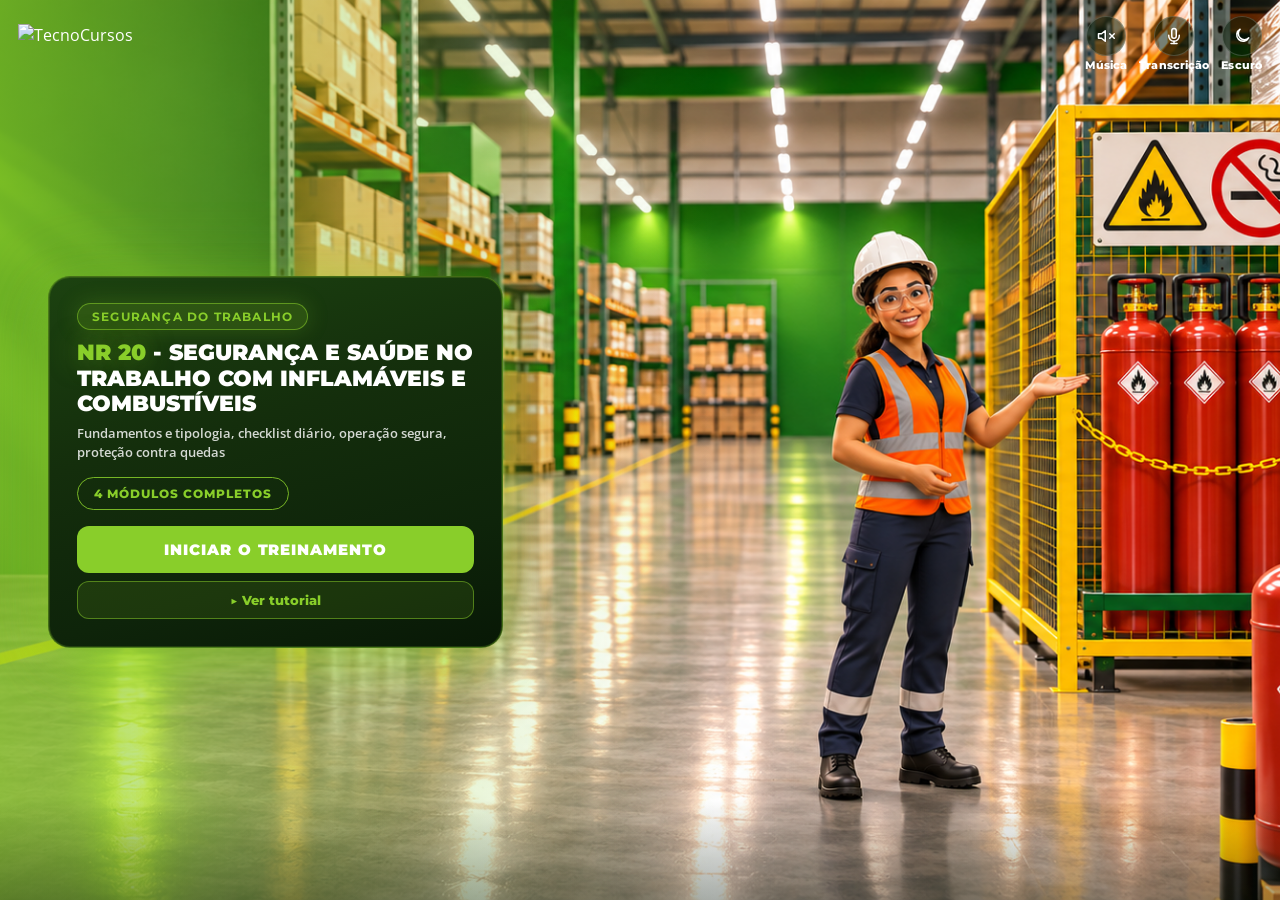
==== commit 47be0b8e: "Deixa a capa com uma sombra verde neon translúcida no lado esquerdo. Co-authored-by: Cursor <cursora" ====
--- a/sessao-aprender.html
+++ b/sessao-aprender.html
@@ -6,7 +6,7 @@
   <meta name="referrer" content="no-referrer">
   <title>NR 20 - Segurança e Saúde no Trabalho com Inflamáveis e Combustíveis</title>
   <link href="https://fonts.googleapis.com/css2?family=Montserrat:wght@400;600;700;800;900&family=Open+Sans:wght@400;600;700&display=swap" rel="stylesheet">
-  <link rel="stylesheet" href="question-screen.css?v=nr20-progress-branco">
+  <link rel="stylesheet" href="question-screen.css?v=nr20-sombra-neon">
   <style>
     html, body { margin: 0; height: 100%; overflow: hidden; }
   </style>
--- a/question-screen.css
+++ b/question-screen.css
@@ -85,15 +85,15 @@
 .qs-home-veil {
   position: absolute;
   inset: 0;
-  background-image:
+  pointer-events: none;
+  background:
     linear-gradient(
       90deg,
-      rgba(36, 110, 16, 0.55) 0%,
-      rgba(48, 130, 18, 0.32) 22%,
-      rgba(56, 140, 20, 0.12) 40%,
-      transparent 58%
-    ),
-    radial-gradient(ellipse at 18% 55%, rgba(40, 120, 16, 0.22) 0%, transparent 48%);
+      rgba(137, 206, 42, 0.72) 0%,
+      rgba(137, 206, 42, 0.42) 18%,
+      rgba(137, 206, 42, 0.16) 38%,
+      transparent 56%
+    );
 }
 .qs-home-logo {
   position: absolute;
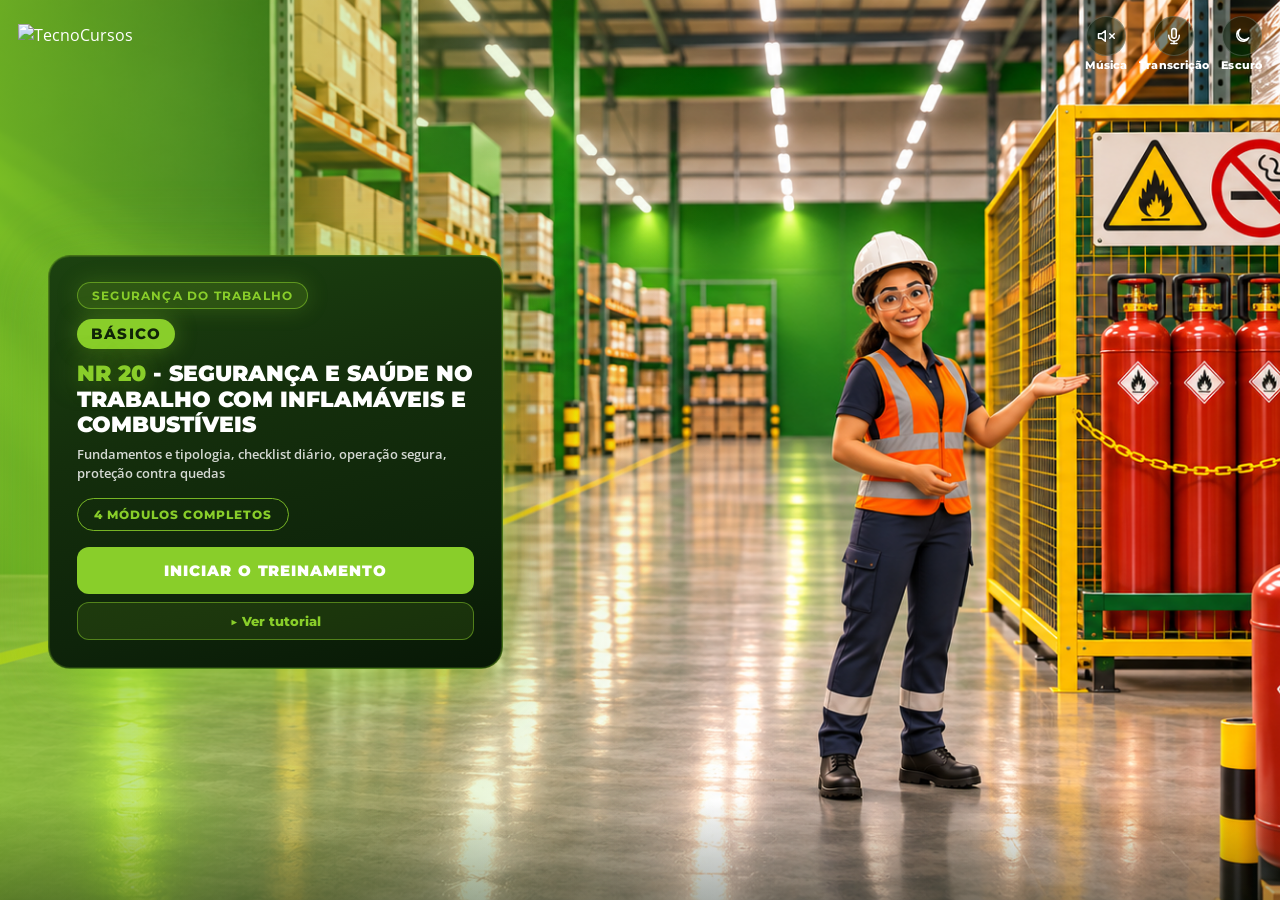
==== commit ad6aa8da: "NR FINALIZADA" ====
--- a/sessao-aprender.html
+++ b/sessao-aprender.html
@@ -6,7 +6,7 @@
   <meta name="referrer" content="no-referrer">
   <title>NR 20 - Segurança e Saúde no Trabalho com Inflamáveis e Combustíveis</title>
   <link href="https://fonts.googleapis.com/css2?family=Montserrat:wght@400;600;700;800;900&family=Open+Sans:wght@400;600;700&display=swap" rel="stylesheet">
-  <link rel="stylesheet" href="question-screen.css?v=nr20-sombra-neon">
+  <link rel="stylesheet" href="question-screen.css?v=nr20-m4-vazamentos2">
   <style>
     html, body { margin: 0; height: 100%; overflow: hidden; }
   </style>
@@ -28,6 +28,7 @@
       <div class="qs-home-inner">
         <div class="qs-home-card">
           <div class="qs-home-tag">SEGURANÇA DO TRABALHO</div>
+          <div class="qs-home-level">Básico</div>
           <h1><em>NR 20</em> - SEGURANÇA E SAÚDE NO<br>TRABALHO COM INFLAMÁVEIS E<br>COMBUSTÍVEIS</h1>
           <p>Fundamentos e tipologia, checklist diário, operação segura, proteção contra quedas</p>
           <div class="qs-home-badges">
@@ -155,10 +156,10 @@
 
   <audio id="bg-music" loop preload="metadata" aria-hidden="true"></audio>
 
-  <script src="question-screen-data.js?v=nr20-m1-game5"></script>
-  <script src="question-screen.js?v=nr20-defs"></script>
-  <script src="narration-text.js?v=nr18-m2-console2"></script>
-  <script src="narration.js?v=nr18-home-tx"></script>
+  <script src="question-screen-data.js?v=nr20-m3-titulo"></script>
+  <script src="question-screen.js?v=nr20-m4-vazamentos"></script>
+  <script src="narration-text.js?v=nr20-home-tx"></script>
+  <script src="narration.js?v=nr20-home-tx"></script>
   <script>
 (function () {
   var session = window.QUESTION_SCREEN_SESSION;
@@ -236,7 +237,7 @@
   // Um array "steps" de conteúdo estático não entra aqui.
   function isStepsGate(s) {
     if (!s || s.type !== 'content' || !Array.isArray(s.items) || !s.items.length) return false;
-    return !!(s.steps || s.layout === 'devices');
+    return !!(s.steps || s.layout === 'devices' || s.layout === 'fontes');
   }
   // vídeo com player: só libera o avanço faltando ~8s para o fim
   function isVideoGate(s) {
--- a/question-screen.css
+++ b/question-screen.css
@@ -150,6 +150,19 @@
   padding: 5px 14px;
   box-shadow: 0 0 22px rgba(137, 206, 42, 0.22);
 }
+.qs-home-level {
+  font-family: var(--qs-font-h);
+  font-size: clamp(13px, 1.15vw, 15px);
+  font-weight: 800;
+  letter-spacing: 0.08em;
+  text-transform: uppercase;
+  color: #102408;
+  background: #89CE2A;
+  border-radius: 999px;
+  padding: 6px 14px;
+  margin-bottom: 12px;
+  box-shadow: 0 0 22px rgba(137, 206, 42, 0.35);
+}
 .qs-home-card h1 {
   font-family: var(--qs-font-h);
   font-weight: 900;
@@ -3848,6 +3861,129 @@
   font-size: 0.98rem;
   line-height: 1.5;
 }
+.qs-screen.is-list .qs-panel-text {
+  overflow: hidden;
+  justify-content: flex-start;
+  gap: 8px;
+  padding: 16px 18px 14px;
+}
+.qs-screen.is-list .qs-title {
+  margin: 0;
+  font-size: clamp(1.08rem, 2vw, 1.38rem);
+}
+.qs-screen.is-list .qs-lead {
+  flex-direction: row;
+  align-items: center;
+  gap: 12px;
+  margin: 0;
+  padding: 8px 10px 8px 8px;
+  background: linear-gradient(90deg, #E7F8C4 0%, #F7FCEC 70%);
+  border: 1px solid rgba(137, 206, 42, 0.55);
+  border-left: 0;
+  border-radius: 14px;
+}
+.qs-screen.is-list .qs-lead strong {
+  flex: 0 0 auto;
+  background: #89CE2A;
+  color: #102408;
+  border-radius: 999px;
+  padding: 6px 12px;
+  font-size: 0.72rem;
+  letter-spacing: 0.04em;
+  text-transform: uppercase;
+}
+.qs-screen.is-list .qs-lead span {
+  font-size: 0.9rem;
+  line-height: 1.25;
+}
+.qs-screen.is-list .qs-list-title {
+  margin: 2px 0 0;
+  font-size: 0.74rem;
+  letter-spacing: 0.08em;
+  text-transform: uppercase;
+}
+.qs-screen.is-list .qs-bullets {
+  counter-reset: vazamento;
+  flex: 1 1 auto;
+  min-height: 0;
+  grid-template-columns: 1fr 1fr;
+  grid-auto-rows: minmax(0, 1fr);
+  align-content: stretch;
+  gap: 6px;
+}
+.qs-screen.is-list .qs-bullets li {
+  display: flex;
+  align-items: center;
+  gap: 8px;
+  min-height: 0;
+  margin: 0;
+  padding: 6px 10px;
+  border-left: 0;
+  border-radius: 12px;
+  background: #F4FBE8;
+  font-size: 0.8rem;
+  font-weight: 650;
+  line-height: 1.22;
+  counter-increment: vazamento;
+}
+.qs-screen.is-list .qs-bullets li::before {
+  content: counter(vazamento, decimal-leading-zero);
+  flex: 0 0 auto;
+  display: grid;
+  place-items: center;
+  width: 1.7rem;
+  height: 1.7rem;
+  border-radius: 8px;
+  background: #89CE2A;
+  color: #102408;
+  font-family: var(--qs-font-h);
+  font-size: 0.68rem;
+  font-weight: 800;
+}
+.qs-screen.is-list .qs-bullets li:nth-child(7) {
+  grid-column: 1 / -1;
+}
+@media (max-width: 760px) {
+  .qs-screen.is-list .qs-lead {
+    flex-direction: column;
+    align-items: flex-start;
+  }
+  .qs-screen.is-list .qs-bullets {
+    grid-template-columns: 1fr;
+  }
+  .qs-screen.is-list .qs-panel-text {
+    overflow: auto;
+  }
+}
+.qs-lead {
+  display: flex;
+  flex-direction: column;
+  gap: 3px;
+  margin: 0 0 14px;
+  padding: 12px 14px;
+  background: #F7FCEC;
+  border-radius: 12px;
+  border-left: 4px solid #89CE2A;
+}
+.qs-lead strong {
+  font-family: var(--qs-font-h);
+  font-size: 0.95rem;
+  font-weight: 800;
+  color: #1E5214;
+}
+.qs-lead span {
+  font-weight: 600;
+  font-size: 0.95rem;
+  color: #0E3010;
+  line-height: 1.4;
+}
+.qs-list-title {
+  font-family: var(--qs-font-h);
+  font-weight: 800;
+  font-size: 1.02rem;
+  color: #142E0C;
+  margin: 2px 0 8px;
+}
 .qs-gallery {
   display: flex;
   flex-direction: column;
@@ -4180,6 +4316,231 @@
   box-shadow: none;
 }
 html.qs-dark .qs-defs-body p { color: rgba(242, 255, 243, 0.82); }
+
+.qs-screen.is-fontes {
+  background:
+    radial-gradient(ellipse 55% 45% at 100% 0%, rgba(137, 206, 42, 0.18), transparent 58%),
+    #fff;
+}
+.qs-fontes {
+  height: 100%;
+  min-height: 0;
+  display: flex;
+  flex-direction: column;
+  gap: 8px;
+  padding: 14px 18px 12px;
+  box-sizing: border-box;
+  overflow: auto;
+}
+.qs-fontes-kicker {
+  display: inline-flex;
+  align-items: center;
+  padding: 4px 10px;
+  border-radius: 999px;
+  background: #1E5214;
+  color: #C6F27A;
+  font-family: var(--qs-font-h);
+  font-size: 0.68rem;
+  font-weight: 800;
+  letter-spacing: 0.12em;
+  text-transform: uppercase;
+}
+.qs-fontes-head h2 {
+  margin: 6px 0 2px;
+  font-family: var(--qs-font-h);
+  font-size: clamp(1.25rem, 2.2vw, 1.6rem);
+  font-weight: 900;
+  letter-spacing: -0.03em;
+  line-height: 1.05;
+  color: var(--qs-ink);
+}
+.qs-fontes-head p {
+  margin: 0;
+  max-width: 70ch;
+  color: var(--qs-muted);
+  font-size: 0.84rem;
+  font-weight: 600;
+  line-height: 1.3;
+}
+.qs-fontes-deck {
+  position: relative;
+  flex: 1 1 auto;
+  min-height: 128px;
+  isolation: isolate;
+}
+.qs-fontes-card {
+  position: absolute;
+  top: 36px;
+  right: 0;
+  left: 0;
+  height: calc(100% - 40px);
+  display: grid;
+  grid-template-columns: 112px minmax(0, 1fr);
+  align-items: stretch;
+  margin: 0;
+  padding: 0;
+  overflow: hidden;
+  border: 0;
+  border-radius: 22px;
+  background: linear-gradient(155deg, #245816 0%, #0C2208 70%);
+  color: #fff;
+  font: inherit;
+  text-align: left;
+  cursor: default;
+  box-shadow: 0 18px 36px rgba(8, 24, 6, 0.16);
+  transform-origin: center top;
+  transition: transform 0.42s cubic-bezier(0.32, 0.86, 0.28, 1), opacity 0.3s ease, box-shadow 0.42s ease;
+}
+.qs-fontes-card.is-silent { transition: none; }
+.qs-fontes-card[data-pos="0"] { transform: none; cursor: pointer; }
+.qs-fontes-card[data-pos="0"]:hover { transform: translateY(-4px); }
+.qs-fontes-card[data-pos="1"] {
+  background: #2C681C;
+  transform: translateY(-13px) scale(0.965);
+}
+.qs-fontes-card[data-pos="2"] {
+  background: #3A7A28;
+  transform: translateY(-24px) scale(0.93);
+}
+.qs-fontes-card[data-pos="3"] {
+  background: #4A8C34;
+  transform: translateY(-34px) scale(0.895);
+}
+.qs-fontes-card[data-pos="4"],
+.qs-fontes-card[data-pos="5"],
+.qs-fontes-card[data-pos="6"] {
+  opacity: 0;
+  pointer-events: none;
+  transform: translateY(-34px) scale(0.895);
+}
+.qs-fontes-card[data-pos].is-out {
+  transform: translate(-14%, -10%) rotate(-6deg) scale(0.94);
+  opacity: 0;
+  transition: transform 0.32s cubic-bezier(0.4, 0, 0.7, 0.2), opacity 0.28s ease-in;
+}
+.qs-fontes-card:not([data-pos="0"]) .qs-fontes-rail,
+.qs-fontes-card:not([data-pos="0"]) .qs-fontes-copy { visibility: hidden; }
+.qs-fontes-rail {
+  display: flex;
+  align-items: center;
+  justify-content: center;
+  background: linear-gradient(180deg, #C6F27A 0%, #74C41E 100%);
+  color: #102408;
+}
+.qs-fontes-rail b {
+  font-family: var(--qs-font-h);
+  font-size: clamp(2.2rem, 4vw, 3rem);
+  font-weight: 900;
+  letter-spacing: -0.05em;
+  line-height: 1;
+}
+.qs-fontes-copy {
+  display: flex;
+  flex-direction: column;
+  justify-content: center;
+  gap: 2px;
+  min-width: 0;
+  padding: 16px 22px;
+}
+.qs-fontes-copy em {
+  font-family: var(--qs-font-h);
+  font-size: 0.68rem;
+  font-style: normal;
+  font-weight: 800;
+  letter-spacing: 0.16em;
+  text-transform: uppercase;
+  color: #89CE2A;
+}
+.qs-fontes-copy strong {
+  font-family: var(--qs-font-h);
+  font-size: clamp(1.25rem, 2.4vw, 1.7rem);
+  font-weight: 800;
+  letter-spacing: -0.03em;
+  line-height: 1.1;
+}
+.qs-fontes-copy small {
+  margin-top: 2px;
+  font-family: var(--qs-font-h);
+  font-size: 0.86rem;
+  font-weight: 700;
+  color: #C6F27A;
+}
+.qs-fontes-tap {
+  display: inline-flex;
+  align-items: center;
+  gap: 8px;
+  width: max-content;
+  margin-top: 12px;
+  padding: 6px 12px;
+  border-radius: 999px;
+  background: #89CE2A;
+  color: #102408;
+  font-family: var(--qs-font-h);
+  font-size: 0.68rem;
+  font-style: normal;
+  font-weight: 800;
+  letter-spacing: 0.08em;
+  text-transform: uppercase;
+}
+.qs-fontes-tap::after { content: "→"; font-size: 0.95rem; letter-spacing: 0; }
+.qs-fontes-hint {
+  display: flex;
+  justify-content: flex-end;
+  gap: 12px;
+  margin: 0;
+  color: #1E5214;
+  font-family: var(--qs-font-h);
+  font-size: 0.78rem;
+  font-weight: 800;
+}
+.qs-fontes-hint.is-done { justify-content: flex-start; color: var(--qs-muted); font-weight: 700; }
+.qs-fontes-foot {
+  display: grid;
+  grid-template-columns: minmax(0, 1.6fr) minmax(180px, 0.8fr);
+  gap: 10px;
+  align-items: stretch;
+}
+.qs-fontes-foot p {
+  margin: 0;
+  padding: 10px 12px;
+  border-radius: 16px;
+  background: #F6FBF1;
+  border: 1px solid rgba(30, 82, 20, 0.1);
+  color: #234018;
+  font-size: 0.78rem;
+  font-weight: 600;
+  line-height: 1.32;
+}
+.qs-fontes-tags {
+  display: flex;
+  flex-direction: column;
+  justify-content: center;
+  gap: 6px;
+}
+.qs-fontes-tags span {
+  display: inline-flex;
+  align-items: center;
+  padding: 7px 12px;
+  border-radius: 999px;
+  background: #89CE2A;
+  color: #102408;
+  font-family: var(--qs-font-h);
+  font-size: 0.74rem;
+  font-weight: 800;
+}
+html.qs-dark .qs-screen.is-fontes {
+  background:
+    radial-gradient(ellipse 55% 45% at 100% 0%, rgba(137, 206, 42, 0.12), transparent 58%),
+    var(--qs-paper);
+}
+html.qs-dark .qs-fontes-head h2 { color: #F2FFF3; }
+html.qs-dark .qs-fontes-hint,
+html.qs-dark .qs-fontes-hint span { color: #C6F27A; }
+html.qs-dark .qs-fontes-foot p {
+  background: #0C180C;
+  border-color: rgba(137, 206, 42, 0.18);
+  color: rgba(242, 255, 243, 0.82);
+}
 
 .qs-cards {
   display: grid;
@@ -6374,8 +6735,8 @@
   min-height: 0;
   display: flex;
   flex-direction: column;
-  gap: 10px;
-  padding: 14px;
+  gap: 8px;
+  padding: 10px;
   border-radius: 22px;
   background: #F4FBE6;
   border: 1px solid rgba(137, 206, 42, 0.16);
@@ -6405,9 +6766,9 @@
   min-height: 0;
   display: flex;
   flex-direction: column;
-  gap: 8px;
-}
-.qs-match-side [data-qs-match-body] { justify-content: center; }
+  gap: 6px;
+}
+.qs-match-side [data-qs-match-body] { justify-content: stretch; }
 .qs-match-item {
   flex: 1 1 0;
   width: 100%;
@@ -6432,15 +6793,16 @@
   align-items: center;
 }
 .qs-match-side.is-body .qs-match-item {
-  flex: 0 0 auto;
-  min-height: 52px;
+  flex: 1 1 0;
+  min-height: 0;
   display: flex;
   align-items: center;
   justify-content: center;
   text-align: center;
   font-family: var(--qs-font-h);
   font-weight: 800;
-  font-size: 1rem;
+  font-size: 0.86rem;
+  line-height: 1.15;
   letter-spacing: 0.01em;
   color: #fff;
   border-left: 0;
@@ -6949,6 +7311,12 @@
 }
 
 @media (max-width: 760px) {
+  .qs-fontes { overflow: auto; padding: 14px; }
+  .qs-fontes-deck { min-height: 120px; }
+  .qs-fontes-card { grid-template-columns: 78px minmax(0, 1fr); max-height: none; }
+  .qs-fontes-rail b { font-size: 1.8rem; }
+  .qs-fontes-copy { padding: 12px 14px; }
+  .qs-fontes-foot { grid-template-columns: 1fr; }
   .qs-defs { overflow: auto; padding: 16px 14px 14px; }
   .qs-defs-grid { grid-template-columns: 1fr; grid-template-rows: none; row-gap: 12px; }
   .qs-defs-card { display: flex; flex-direction: column; grid-row: auto; grid-template-rows: none; }
@@ -7568,6 +7936,29 @@
   background: rgba(137, 206, 42, 0.12);
   color: var(--qs-ink);
 }
+html.qs-dark .qs-lead {
+  background: #102810;
+  border-left-color: #89CE2A;
+}
+html.qs-dark .qs-lead strong,
+html.qs-dark .qs-list-title {
+  color: #C6F27A;
+}
+html.qs-dark .qs-lead span {
+  color: var(--qs-muted);
+}
+html.qs-dark .qs-screen.is-list .qs-lead {
+  background: #102810;
+  border-color: rgba(137, 206, 42, 0.4);
+}
+html.qs-dark .qs-screen.is-list .qs-lead strong,
+html.qs-dark .qs-screen.is-list .qs-bullets li::before {
+  background: #89CE2A;
+  color: #102408;
+}
+html.qs-dark .qs-screen.is-list .qs-bullets li {
+  background: #0E240A;
+}
 html.qs-dark .qs-note {
   background: #102810;
   color: #D4F0A4;
